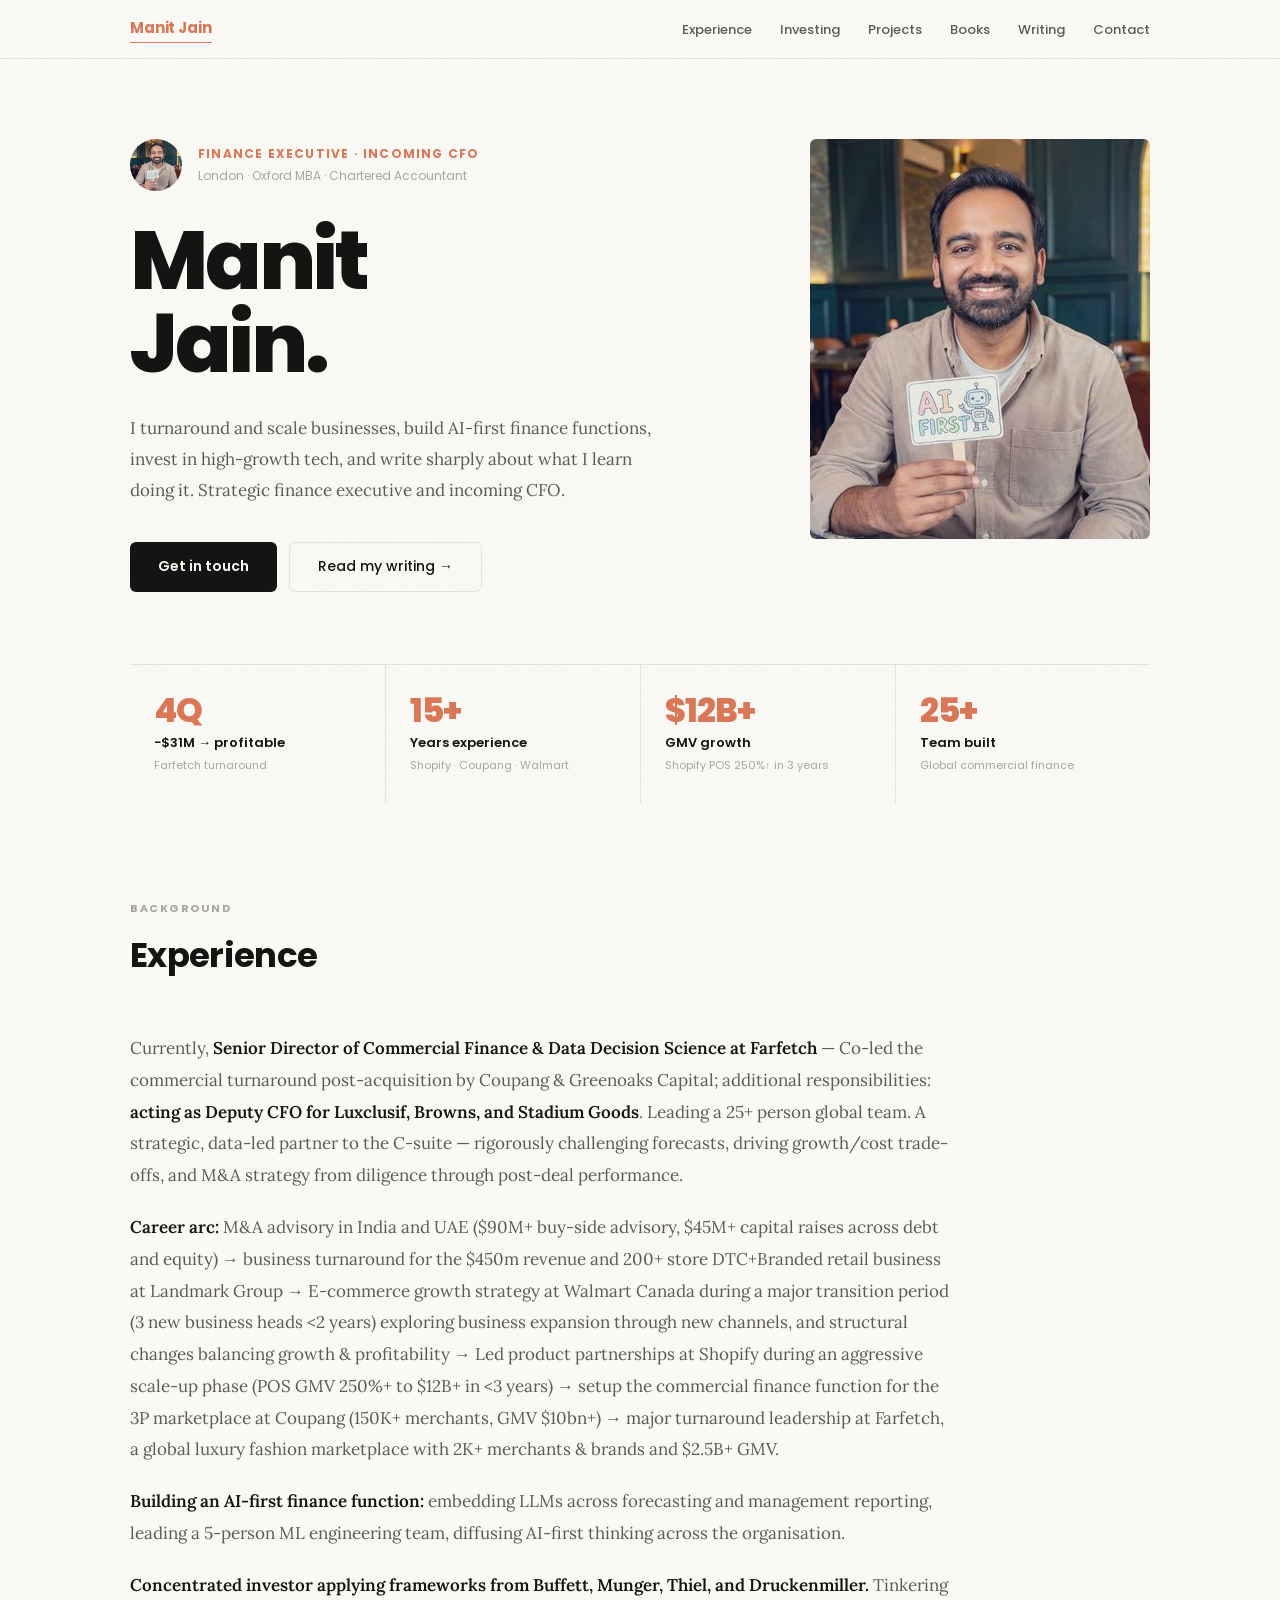
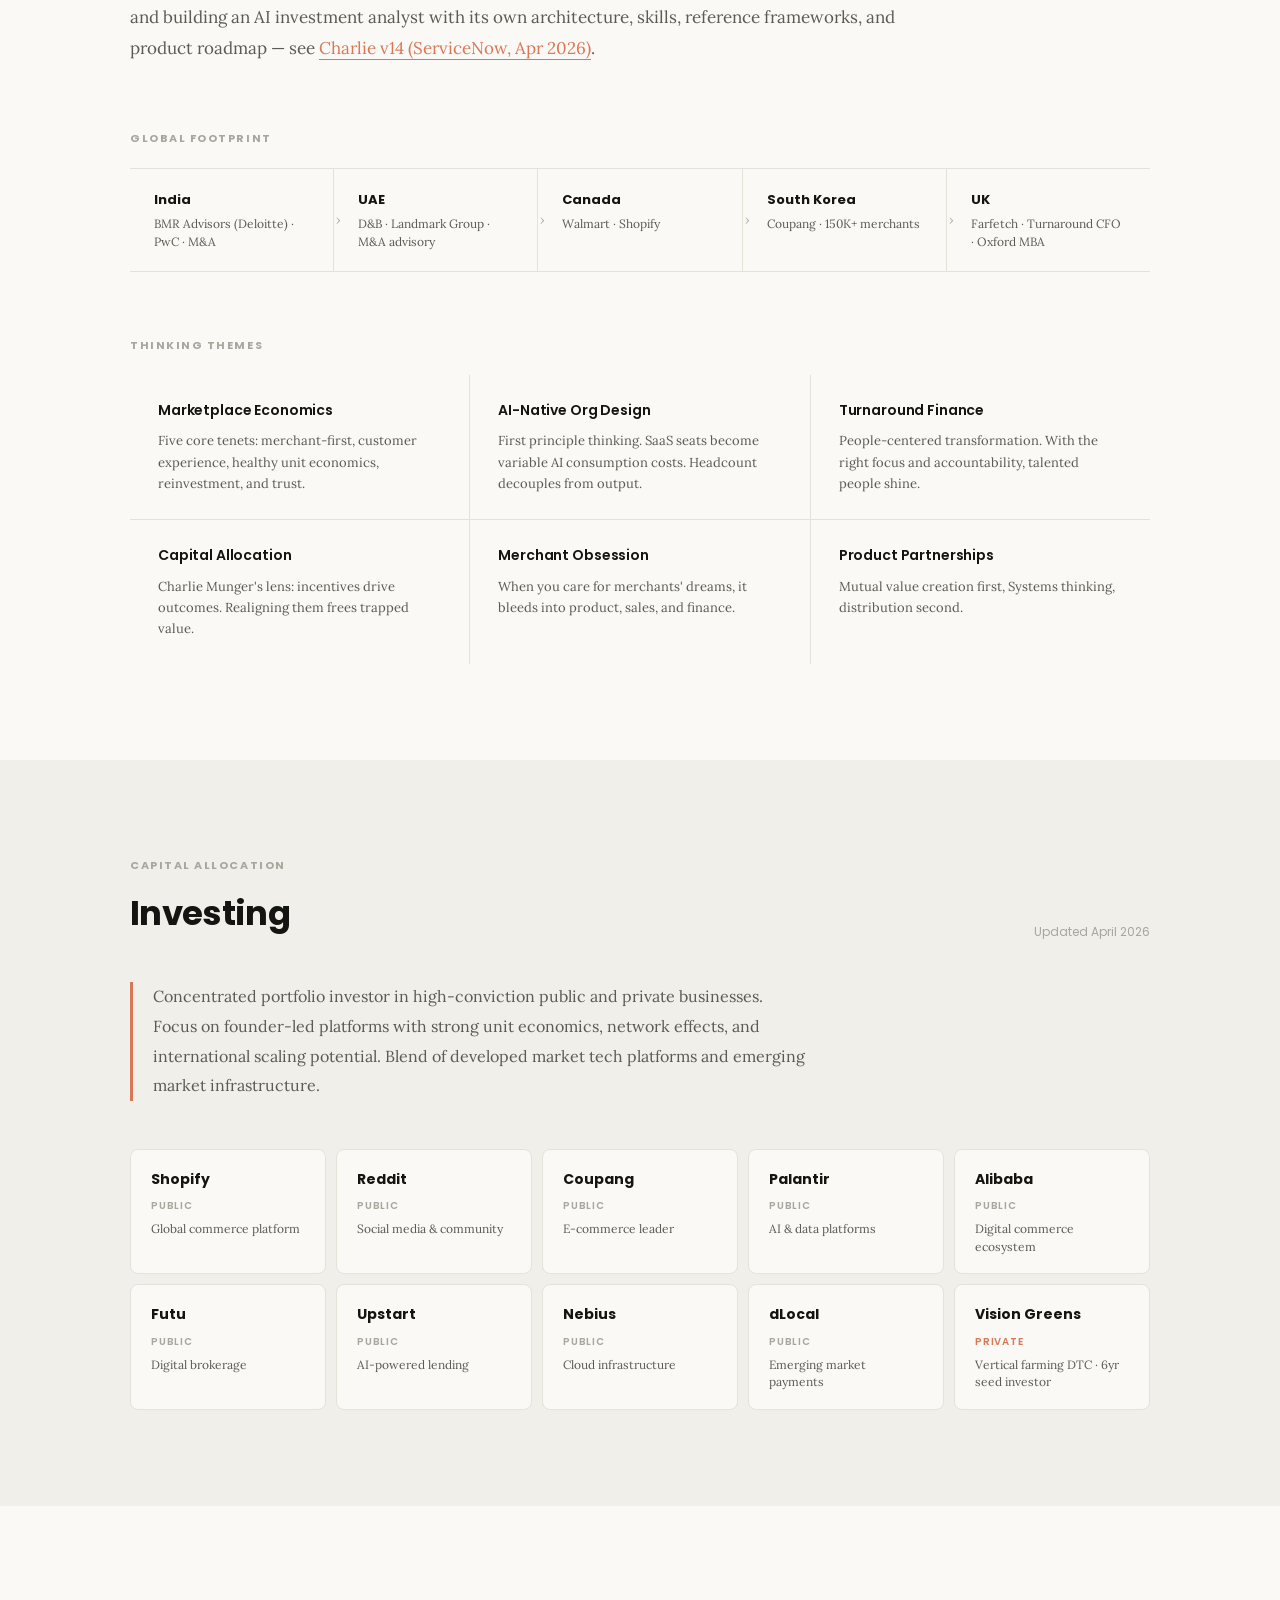
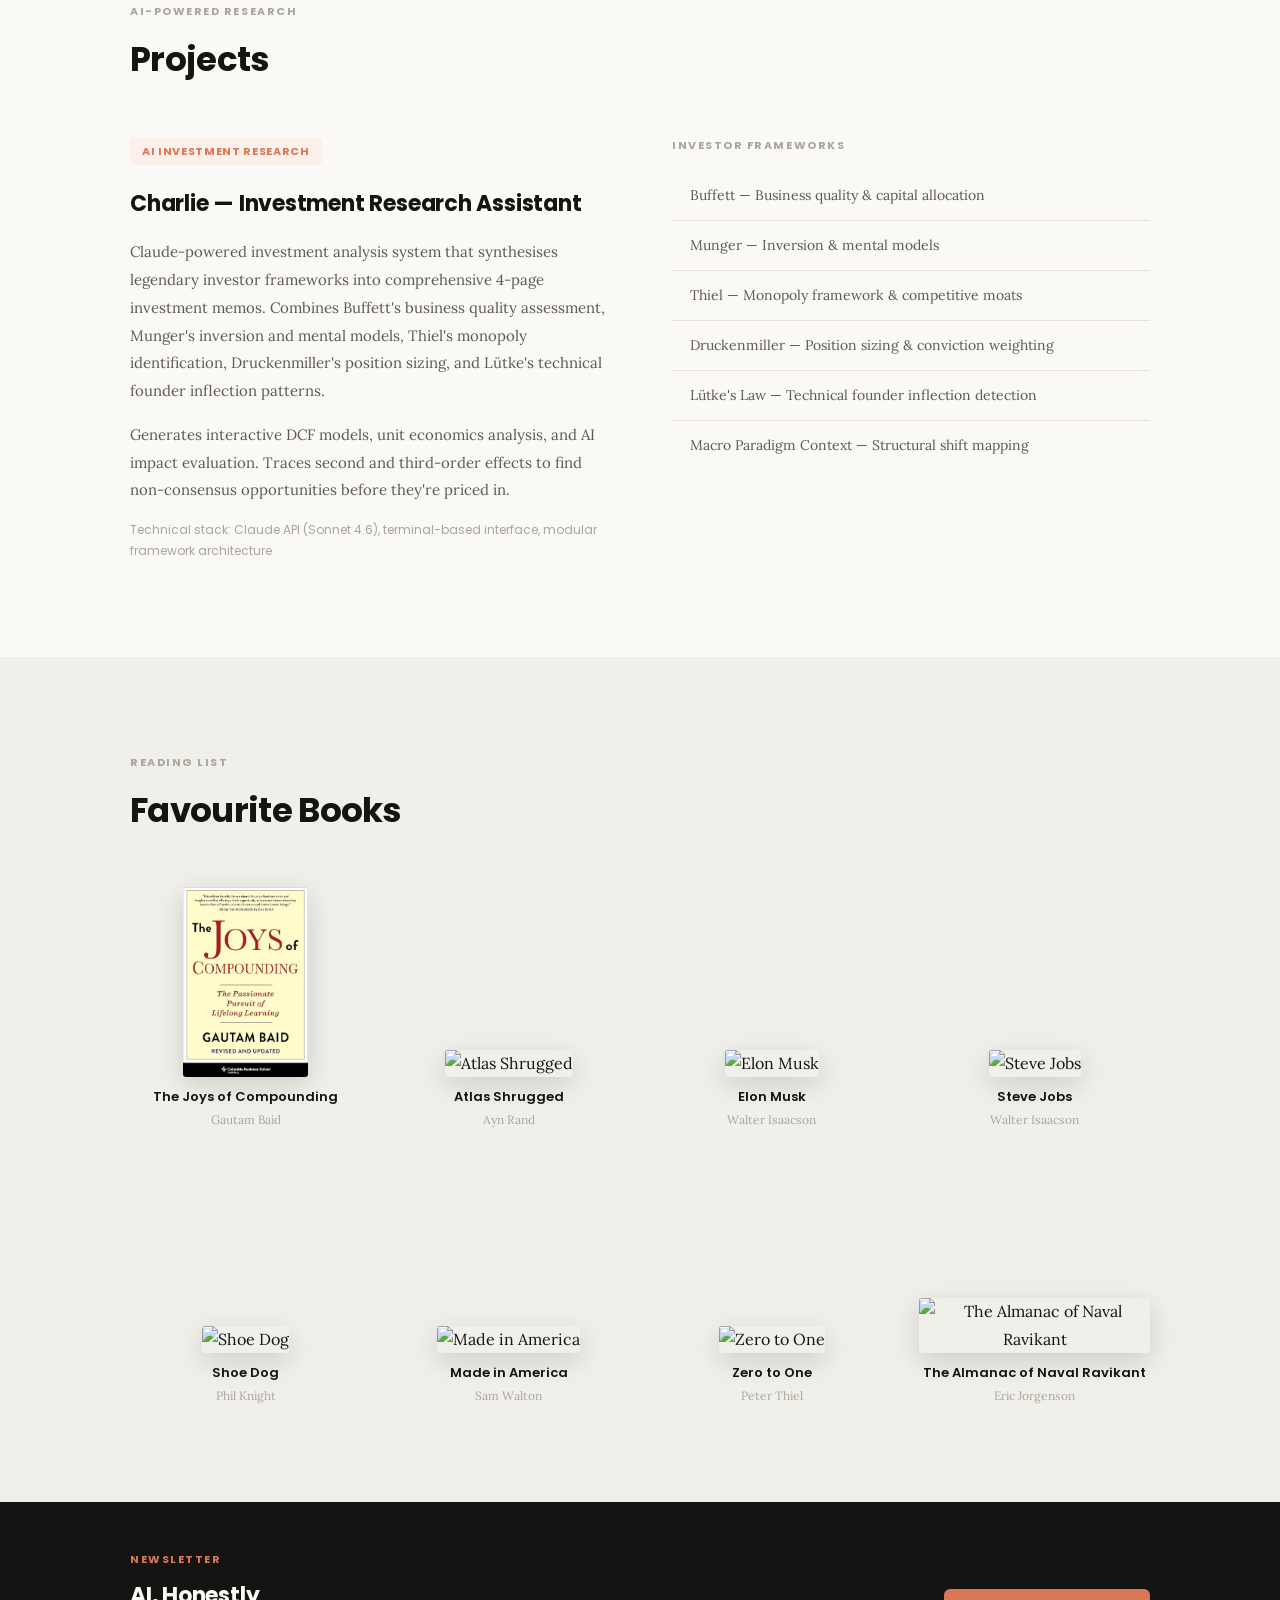
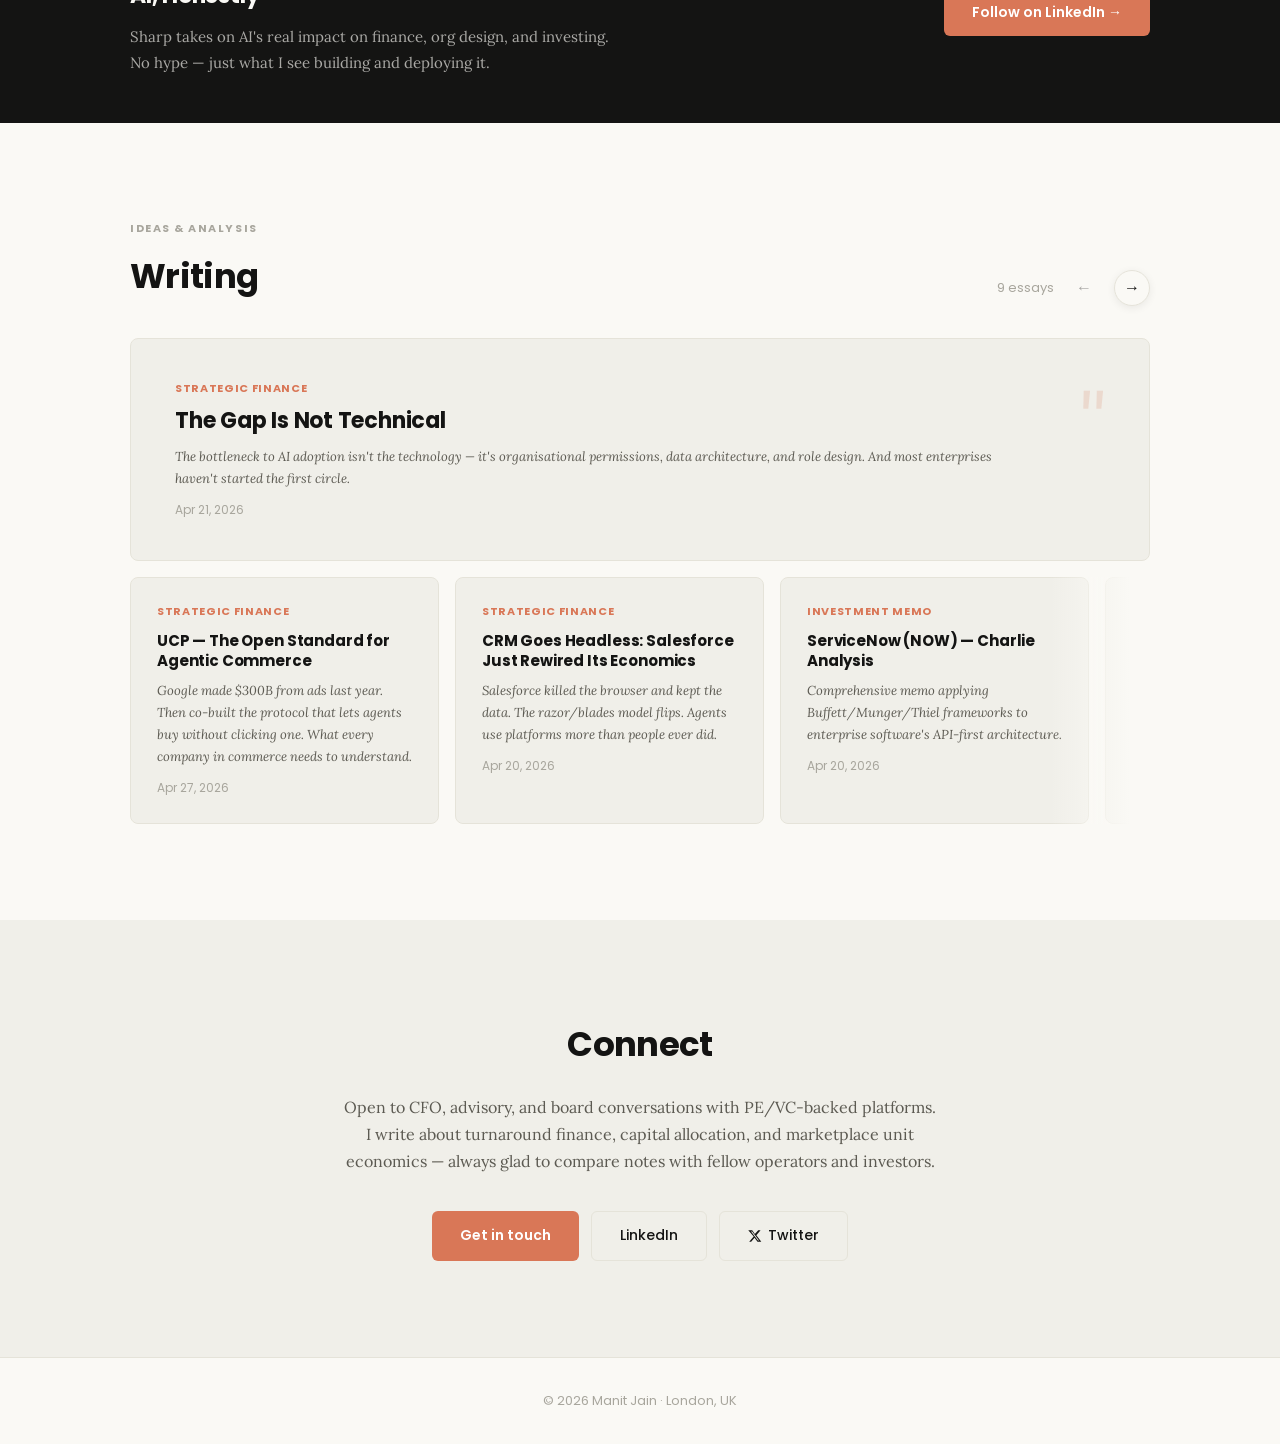
==== index.html @ 4fc43296 "Update index.html" ====
<!DOCTYPE html>
<html lang="en">
<head>
  <meta charset="UTF-8">
  <meta name="viewport" content="width=device-width, initial-scale=1.0">
  <title>Manit Jain — Finance Executive & Strategic Investor</title>
  <meta name="description" content="Finance executive and incoming CFO. Writing about turnaround finance, capital allocation, and AI-first org design.">
  <link rel="preconnect" href="https://fonts.googleapis.com">
  <link href="https://fonts.googleapis.com/css2?family=Poppins:wght@400;500;600;700;800&family=Lora:ital,wght@0,400;0,500;0,600;1,400;1,500&display=swap" rel="stylesheet">
  <link rel="stylesheet" href="css/style.css">
</head>
<body>

  <!-- Scroll progress bar -->
  <div id="scroll-progress"></div>

  <!-- Navigation -->
  <nav>
    <div class="container">
      <a href="#home" class="nav-logo">Manit Jain</a>
      <ul>
        <li><a href="#experience">Experience</a></li>
        <li><a href="#investing">Investing</a></li>
        <li><a href="#projects">Projects</a></li>
        <li><a href="#books">Books</a></li>
        <li><a href="#writing">Writing</a></li>
        <li><a href="#contact">Contact</a></li>
      </ul>
    </div>
  </nav>

  <!-- ── HERO — THE OPERATOR ────────────────────────────── -->
  <section id="home" class="hero">
    <div class="container">

      <!-- Two-column grid: text + photo -->
      <div class="hero-grid">

        <!-- Left: text -->
        <div>
          <div class="hero-eyebrow">
            <img src="images/profile.jpg" alt="Manit Jain">
            <div>
              <div class="hero-eyebrow-title">Finance Executive · Incoming CFO</div>
              <div class="hero-eyebrow-sub">London · Oxford MBA · Chartered Accountant</div>
            </div>
          </div>

          <h1>Manit<br>Jain.</h1>

          <p class="hero-body">
            I turnaround and scale businesses, build AI-first finance functions, invest in high-growth tech,
            and write sharply about what I learn doing it. Strategic finance executive and incoming CFO.
          </p>

          <div class="hero-ctas">
            <a href="mailto:manitjain87@gmail.com" class="btn btn-dark">Get in touch</a>
            <a href="#writing" class="btn btn-border">Read my writing →</a>
          </div>
        </div>

        <!-- Right: photo (desktop only) -->
        <div class="hero-photo-col">
          <img src="images/profile.jpg" alt="Manit Jain">
        </div>
      </div>

      <!-- Metrics strip -->
      <div class="metrics-strip">
        <div class="metric-cell">
          <div class="metric-value">4Q</div>
          <div class="metric-label">−$31M → profitable</div>
          <div class="metric-detail">Farfetch turnaround</div>
        </div>
        <div class="metric-cell">
          <div class="metric-value">15+</div>
          <div class="metric-label">Years experience</div>
          <div class="metric-detail">Shopify · Coupang · Walmart</div>
        </div>
        <div class="metric-cell">
          <div class="metric-value">$12B+</div>
          <div class="metric-label">GMV growth</div>
          <div class="metric-detail">Shopify POS 250%↑ in 3 years</div>
        </div>
        <div class="metric-cell">
          <div class="metric-value">25+</div>
          <div class="metric-label">Team built</div>
          <div class="metric-detail">Global commercial finance</div>
        </div>
      </div>

    </div>
  </section>

  <!-- ── EXPERIENCE ──────────────────────────────────────── -->
  <section id="experience">
    <div class="container">

      <div class="reveal">
        <div class="overline">Background</div>
        <h2 class="pp" style="font-size:34px;font-weight:700;letter-spacing:-0.02em;margin-bottom:48px;">Experience</h2>
      </div>

      <div class="reveal" style="margin-bottom:64px;">
        <p class="experience-body">
          Currently, <strong>Senior Director of Commercial Finance & Data Decision Science at Farfetch</strong> — Co-led the commercial turnaround
          post-acquisition by Coupang & Greenoaks Capital; additional responsibilities: <strong>acting as Deputy CFO for Luxclusif, Browns, and Stadium Goods</strong>.
          Leading a 25+ person global team. A strategic, data-led partner to the C-suite — rigorously challenging forecasts, driving growth/cost trade-offs, and
          M&amp;A strategy from diligence through post-deal performance.
        </p>
        <p class="experience-body">
          <strong>Career arc:</strong> M&amp;A advisory in India and UAE ($90M+ buy-side advisory, $45M+ capital raises across debt and equity)
          → business turnaround for the $450m revenue and 200+ store DTC+Branded retail business at Landmark Group → E-commerce growth strategy at Walmart Canada during a major transition period (3 new business heads <2 years) exploring business expansion through new channels, and structural changes balancing growth & profitability  → Led product partnerships
          at Shopify during an aggressive scale-up phase (POS GMV 250%+ to $12B+ in <3 years) → setup the commercial finance function for the 3P marketplace at Coupang (150K+ merchants, GMV $10bn+)
          → major turnaround leadership at Farfetch, a global luxury fashion marketplace with 2K+ merchants & brands and $2.5B+ GMV.
        </p>
        <p class="experience-body">
          <strong>Building an AI-first finance function:</strong> embedding LLMs across forecasting and
          management reporting, leading a 5-person ML engineering team, diffusing AI-first thinking
          across the organisation.
        </p>
        <p class="experience-body" style="margin-bottom:0;">
          <strong>Concentrated investor applying frameworks from Buffett, Munger, Thiel, and Druckenmiller.</strong>
          Tinkering and building an AI investment analyst with its own architecture, skills, reference
          frameworks, and product roadmap — see
          <a href="blog/ServiceNow-Investment-Memo-April-2026.html">Charlie v14 (ServiceNow, Apr 2026)</a>.
        </p>
      </div>

      <!-- Global Footprint Arc -->
      <div class="reveal" style="margin-bottom:64px;">
        <div class="overline" style="margin-bottom:20px;">Global Footprint</div>
        <div class="career-arc">
          <div class="career-arc-cell">
            <span class="career-arc-chevron">›</span>
            <div class="career-arc-region">India</div>
            <div class="career-arc-role">BMR Advisors (Deloitte) · PwC · M&amp;A</div>
          </div>
          <div class="career-arc-cell">
            <span class="career-arc-chevron">›</span>
            <div class="career-arc-region">UAE</div>
            <div class="career-arc-role">D&amp;B · Landmark Group · M&amp;A advisory</div>
          </div>
          <div class="career-arc-cell">
            <span class="career-arc-chevron">›</span>
            <div class="career-arc-region">Canada</div>
            <div class="career-arc-role">Walmart · Shopify</div>
          </div>
          <div class="career-arc-cell">
            <span class="career-arc-chevron">›</span>
            <div class="career-arc-region">South Korea</div>
            <div class="career-arc-role">Coupang · 150K+ merchants</div>
          </div>
          <div class="career-arc-cell">
            <div class="career-arc-region">UK</div>
            <div class="career-arc-role">Farfetch · Turnaround CFO · Oxford MBA</div>
          </div>
        </div>
      </div>

      <!-- Thinking Themes -->
      <div class="reveal">
        <div class="overline" style="margin-bottom:20px;">Thinking Themes</div>
        <div class="thinking-grid">
          <div class="thinking-cell">
            <div class="thinking-title">Marketplace Economics</div>
            <div class="thinking-body">Five core tenets: merchant-first, customer experience, healthy unit economics, reinvestment, and trust.</div>
          </div>
          <div class="thinking-cell">
            <div class="thinking-title">AI-Native Org Design</div>
            <div class="thinking-body">First principle thinking. SaaS seats become variable AI consumption costs. Headcount decouples from output.</div>
          </div>
          <div class="thinking-cell">
            <div class="thinking-title">Turnaround Finance</div>
            <div class="thinking-body">People-centered transformation. With the right focus and accountability, talented people shine.</div>
          </div>
          <div class="thinking-cell">
            <div class="thinking-title">Capital Allocation</div>
            <div class="thinking-body">Charlie Munger's lens: incentives drive outcomes. Realigning them frees trapped value.</div>
          </div>
          <div class="thinking-cell">
            <div class="thinking-title">Merchant Obsession</div>
            <div class="thinking-body">When you care for merchants' dreams, it bleeds into product, sales, and finance.</div>
          </div>
          <div class="thinking-cell">
            <div class="thinking-title">Product Partnerships</div>
            <div class="thinking-body">Mutual value creation first, Systems thinking, distribution second.</div>
          </div>
        </div>
      </div>

    </div>
  </section>

  <!-- ── INVESTING ───────────────────────────────────────── -->
  <section id="investing" style="background:var(--bg2);">
    <div class="container">

      <div class="reveal">
        <div style="display:flex;justify-content:space-between;align-items:flex-end;margin-bottom:40px;flex-wrap:wrap;gap:12px;">
          <div>
            <div class="overline">Capital Allocation</div>
            <h2 class="pp" style="font-size:34px;font-weight:700;letter-spacing:-0.02em;margin-bottom:0;">Investing</h2>
          </div>
          <div class="pp" style="font-size:12px;color:var(--text3);">Updated April 2026</div>
        </div>
        <p class="philosophy-quote">
          Concentrated portfolio investor in high-conviction public and private businesses.
          Focus on founder-led platforms with strong unit economics, network effects, and international
          scaling potential. Blend of developed market tech platforms and emerging market infrastructure.
        </p>
      </div>

      <div class="portfolio-grid reveal">
        <div class="portfolio-card">
          <div class="portfolio-name">Shopify</div>
          <div class="portfolio-type">Public</div>
          <div class="portfolio-desc">Global commerce platform</div>
        </div>
        <div class="portfolio-card">
          <div class="portfolio-name">Reddit</div>
          <div class="portfolio-type">Public</div>
          <div class="portfolio-desc">Social media &amp; community</div>
        </div>
        <div class="portfolio-card">
          <div class="portfolio-name">Coupang</div>
          <div class="portfolio-type">Public</div>
          <div class="portfolio-desc">E-commerce leader</div>
        </div>
        <div class="portfolio-card">
          <div class="portfolio-name">Palantir</div>
          <div class="portfolio-type">Public</div>
          <div class="portfolio-desc">AI &amp; data platforms</div>
        </div>
        <div class="portfolio-card">
          <div class="portfolio-name">Alibaba</div>
          <div class="portfolio-type">Public</div>
          <div class="portfolio-desc">Digital commerce ecosystem</div>
        </div>
        <div class="portfolio-card">
          <div class="portfolio-name">Futu</div>
          <div class="portfolio-type">Public</div>
          <div class="portfolio-desc">Digital brokerage</div>
        </div>
        <div class="portfolio-card">
          <div class="portfolio-name">Upstart</div>
          <div class="portfolio-type">Public</div>
          <div class="portfolio-desc">AI-powered lending</div>
        </div>
        <div class="portfolio-card">
          <div class="portfolio-name">Nebius</div>
          <div class="portfolio-type">Public</div>
          <div class="portfolio-desc">Cloud infrastructure</div>
        </div>
        <div class="portfolio-card">
          <div class="portfolio-name">dLocal</div>
          <div class="portfolio-type">Public</div>
          <div class="portfolio-desc">Emerging market payments</div>
        </div>
        <div class="portfolio-card">
          <div class="portfolio-name">Vision Greens</div>
          <div class="portfolio-type private">Private</div>
          <div class="portfolio-desc">Vertical farming DTC · 6yr seed investor</div>
        </div>
      </div>

    </div>
  </section>

  <!-- ── PROJECTS ────────────────────────────────────────── -->
  <section id="projects">
    <div class="container">

      <div class="reveal">
        <div class="overline">AI-Powered Research</div>
        <h2 class="pp" style="font-size:34px;font-weight:700;letter-spacing:-0.02em;margin-bottom:48px;">Projects</h2>
      </div>

      <div class="projects-grid reveal">

        <!-- Left: description -->
        <div>
          <div class="project-tag">AI Investment Research</div>
          <h3>Charlie — Investment Research Assistant</h3>
          <p class="project-body">
            Claude-powered investment analysis system that synthesises legendary investor frameworks
            into comprehensive 4-page investment memos. Combines Buffett's business quality assessment,
            Munger's inversion and mental models, Thiel's monopoly identification, Druckenmiller's position
            sizing, and Lütke's technical founder inflection patterns.
          </p>
          <p class="project-body">
            Generates interactive DCF models, unit economics analysis, and AI impact evaluation.
            Traces second and third-order effects to find non-consensus opportunities before they're priced in.
          </p>
          <p class="project-stack">Technical stack: Claude API (Sonnet 4.6), terminal-based interface, modular framework architecture</p>
        </div>

        <!-- Right: frameworks -->
        <div>
          <div class="overline" style="margin-bottom:16px;">Investor Frameworks</div>
          <div class="frameworks-list">
            <div class="framework-item">Buffett — Business quality &amp; capital allocation</div>
            <div class="framework-item">Munger — Inversion &amp; mental models</div>
            <div class="framework-item">Thiel — Monopoly framework &amp; competitive moats</div>
            <div class="framework-item">Druckenmiller — Position sizing &amp; conviction weighting</div>
            <div class="framework-item">Lütke's Law — Technical founder inflection detection</div>
            <div class="framework-item">Macro Paradigm Context — Structural shift mapping</div>
          </div>
        </div>

      </div>
    </div>
  </section>

  <!-- ── BOOKS ───────────────────────────────────────────── -->
  <section id="books" style="background:var(--bg2);">
    <div class="container">

      <div class="reveal">
        <div class="overline">Reading List</div>
        <h2 class="pp" style="font-size:34px;font-weight:700;letter-spacing:-0.02em;margin-bottom:48px;">Favourite Books</h2>
      </div>

      <div class="books-grid reveal">

        <div class="book-item">
          <div class="book-cover-wrap">
            <img src="images/joys-of-compounding.jpg" alt="The Joys of Compounding">
            <div class="book-hover"><p>"Compounding is a way of life, not just an investing strategy."</p></div>
          </div>
          <div class="book-title">The Joys of Compounding</div>
          <div class="book-author">Gautam Baid</div>
        </div>

        <div class="book-item">
          <div class="book-cover-wrap">
            <img src="https://covers.openlibrary.org/b/isbn/9780452011878-L.jpg" alt="Atlas Shrugged">
            <div class="book-hover"><p>"Productive achievement is the noblest activity — reason is the tool."</p></div>
          </div>
          <div class="book-title">Atlas Shrugged</div>
          <div class="book-author">Ayn Rand</div>
        </div>

        <div class="book-item">
          <div class="book-cover-wrap">
            <img src="https://covers.openlibrary.org/b/isbn/9781982181284-L.jpg" alt="Elon Musk">
            <div class="book-hover"><p>"The most important thing: be able to think for yourself."</p></div>
          </div>
          <div class="book-title">Elon Musk</div>
          <div class="book-author">Walter Isaacson</div>
        </div>

        <div class="book-item">
          <div class="book-cover-wrap">
            <img src="https://covers.openlibrary.org/b/isbn/9781451648539-L.jpg" alt="Steve Jobs">
            <div class="book-hover"><p>"Creativity is connecting things others haven't connected."</p></div>
          </div>
          <div class="book-title">Steve Jobs</div>
          <div class="book-author">Walter Isaacson</div>
        </div>

        <div class="book-item">
          <div class="book-cover-wrap">
            <img src="https://covers.openlibrary.org/b/isbn/9781501135910-L.jpg" alt="Shoe Dog">
            <div class="book-hover"><p>"Just do it — the only way to figure it out is to start."</p></div>
          </div>
          <div class="book-title">Shoe Dog</div>
          <div class="book-author">Phil Knight</div>
        </div>

        <div class="book-item">
          <div class="book-cover-wrap">
            <img src="https://covers.openlibrary.org/b/isbn/9780553562835-L.jpg" alt="Made in America">
            <div class="book-hover"><p>"High expectations are the key to everything."</p></div>
          </div>
          <div class="book-title">Made in America</div>
          <div class="book-author">Sam Walton</div>
        </div>

        <div class="book-item">
          <div class="book-cover-wrap">
            <img src="https://covers.openlibrary.org/b/olid/OL25648567M-L.jpg" alt="Zero to One">
            <div class="book-hover"><p>"What valuable company is nobody building?"</p></div>
          </div>
          <div class="book-title">Zero to One</div>
          <div class="book-author">Peter Thiel</div>
        </div>

        <div class="book-item">
          <div class="book-cover-wrap">
            <img src="https://covers.openlibrary.org/b/isbn/9781544514215-L.jpg" alt="The Almanac of Naval Ravikant">
            <div class="book-hover"><p>"Wealth is created by giving society what it genuinely values."</p></div>
          </div>
          <div class="book-title">The Almanac of Naval Ravikant</div>
          <div class="book-author">Eric Jorgenson</div>
        </div>

      </div>
    </div>
  </section>

  <!-- ── NEWSLETTER STRIP ────────────────────────────────── -->
  <div class="newsletter-strip">
    <div class="container">
      <div class="newsletter-inner">
        <div>
          <div class="newsletter-overline">Newsletter</div>
          <div class="newsletter-title">AI, Honestly</div>
          <p class="newsletter-body">
            Sharp takes on AI's real impact on finance, org design, and investing.
            No hype — just what I see building and deploying it.
          </p>
        </div>
        <a href="https://www.linkedin.com/newsletters/ai-honestly-7449577774757015552/"
           target="_blank" class="btn btn-accent">Follow on LinkedIn →</a>
      </div>
    </div>
  </div>

  <!-- ── WRITING ─────────────────────────────────────────── -->
  <section id="writing">
    <div class="container">

      <div class="writing-header reveal">
        <div>
          <div class="overline">Ideas &amp; Analysis</div>
          <h2 class="pp" style="font-size:34px;font-weight:700;letter-spacing:-0.02em;margin-bottom:0;">Writing</h2>
        </div>
        <div class="writing-header-right">
          <span class="writing-count" id="writing-count">9 essays</span>
          <button class="scroll-btn" id="scroll-prev" aria-label="Previous" disabled>←</button>
          <button class="scroll-btn" id="scroll-next" aria-label="Next">→</button>
        </div>
      </div>

      <!-- Featured card (first post) -->
      <a href="blog/the-gap-is-not-technical.html" class="writing-featured reveal">
        <div>
          <div class="card-category">Strategic Finance</div>
          <div class="card-title" style="font-size:22px;">The Gap Is Not Technical</div>
          <p class="card-excerpt">
            The bottleneck to AI adoption isn't the technology — it's organisational permissions,
            data architecture, and role design. And most enterprises haven't started the first circle.
          </p>
          <div class="card-date">Apr 21, 2026</div>
        </div>
        <div class="writing-quote-deco">"</div>
      </a>

      <!-- Scrollable row -->
      <div class="writing-scroll-wrap reveal">
        <div class="writing-scroll-row" id="writing-scroll">

          <a href="blog/ucp-open-standard-agentic-commerce.html" class="writing-card">
            <div class="card-category">Strategic Finance</div>
            <div class="card-title">UCP — The Open Standard for Agentic Commerce</div>
            <p class="card-excerpt">Google made $300B from ads last year. Then co-built the protocol that lets agents buy without clicking one. What every company in commerce needs to understand.</p>
            <div class="card-date">Apr 27, 2026</div>
          </a>

          <a href="blog/crm-goes-headless-salesforce.html" class="writing-card">
            <div class="card-category">Strategic Finance</div>
            <div class="card-title">CRM Goes Headless: Salesforce Just Rewired Its Economics</div>
            <p class="card-excerpt">Salesforce killed the browser and kept the data. The razor/blades model flips. Agents use platforms more than people ever did.</p>
            <div class="card-date">Apr 20, 2026</div>
          </a>

          <a href="blog/ServiceNow-Investment-Memo-April-2026.html" class="writing-card">
            <div class="card-category">Investment Memo</div>
            <div class="card-title">ServiceNow (NOW) — Charlie Analysis</div>
            <p class="card-excerpt">Comprehensive memo applying Buffett/Munger/Thiel frameworks to enterprise software's API-first architecture.</p>
            <div class="card-date">Apr 20, 2026</div>
          </a>

          <a href="blog/cialdini-mother-turkey-influence.html" class="writing-card">
            <div class="card-category">Decision-Making</div>
            <div class="card-title">Cialdini's Mother Turkey: Leadership blind spots</div>
            <p class="card-excerpt">What happens when we unconsciously surround ourselves with 'cheep-cheep' voices — and how to engineer the opposite.</p>
            <div class="card-date">Apr 6, 2026</div>
          </a>

          <a href="blog/mercadolibre-meli-memo.html" class="writing-card">
            <div class="card-category">Investment Memo</div>
            <div class="card-title">MercadoLibre (MELI) — Charlie Analysis</div>
            <p class="card-excerpt">BUY rating, 8/10 conviction, +39% upside. Munger, Druckenmiller, and Lütke frameworks applied.</p>
            <div class="card-date">Apr 3, 2026</div>
          </a>

          <a href="blog/farfetch-turnaround-q4-2024.html" class="writing-card">
            <div class="card-category">Turnaround Finance</div>
            <div class="card-title">Farfetch: −$31M to run-rate profitable in 4 quarters</div>
            <p class="card-excerpt">The real credit goes to the people who stayed committed after the acquisition.</p>
            <div class="card-date">Feb 20, 2025</div>
          </a>

          <a href="blog/ai-first-org-design.html" class="writing-card">
            <div class="card-category">Strategic Finance</div>
            <div class="card-title">AI-First Org Design and its impact on cost structure</div>
            <p class="card-excerpt">Reimagining a $10B+ e-commerce business built from scratch today. Revenue per employee 2–2.5×, headcount down 60%.</p>
            <div class="card-date">Jan 15, 2026</div>
          </a>

          <a href="blog/ai-native-org-design-live.html" class="writing-card">
            <div class="card-category">Strategic Finance</div>
            <div class="card-title">AI-Native Org Design: Theory Meets Reality</div>
            <p class="card-excerpt">Claude Design drops, Figma falls 7%. Meta blows up its org chart. Three stories that arrived in the same week.</p>
            <div class="card-date">Apr 20, 2026</div>
          </a>

          <a href="blog/marketplace-business-model.html" class="writing-card">
            <div class="card-category">Business Models</div>
            <div class="card-title">The simplest way to explain an e-commerce marketplace</div>
            <p class="card-excerpt">Five core tenets that drive trust, retention, and sustainable margins.</p>
            <div class="card-date">Aug 15, 2022</div>
          </a>

        </div>
        <div class="writing-scroll-fade"></div>
      </div>

    </div>
  </section>

  <!-- ── CONTACT ─────────────────────────────────────────── -->
  <section id="contact" style="background:var(--bg2);">
    <div class="container">
      <div class="contact-content reveal">
        <h2>Connect</h2>
        <p>
          Open to CFO, advisory, and board conversations with PE/VC-backed platforms.
          I write about turnaround finance, capital allocation, and marketplace unit economics —
          always glad to compare notes with fellow operators and investors.
        </p>
        <div class="cta-group">
          <a href="mailto:manitjain87@gmail.com" class="btn btn-accent">Get in touch</a>
          <a href="https://www.linkedin.com/in/jainmanit" target="_blank" class="btn btn-border">LinkedIn</a>
          <a href="https://x.com/ManitJain3" target="_blank" class="btn btn-border">
            <svg width="14" height="14" viewBox="0 0 24 24" fill="currentColor">
              <path d="M18.244 2.25h3.308l-7.227 8.26 8.502 11.24h-6.514l-5.106-6.693-5.829 6.693h-3.308l7.726-8.835L.456 2.25h6.734l4.617 6.112L17.505 2.25zm-1.161 17.52h1.833L7.084 4.126H5.117z"/>
            </svg>
            Twitter
          </a>
        </div>
      </div>
    </div>
  </section>

  <!-- ── FOOTER ──────────────────────────────────────────── -->
  <footer>
    © 2026 Manit Jain · London, UK
  </footer>

  <script src="js/main.js"></script>
</body>
</html>
---- css/style.css ----
@import url('https://fonts.googleapis.com/css2?family=Poppins:wght@400;500;600;700;800&family=Lora:ital,wght@0,400;0,500;0,600;1,400;1,500&display=swap');

*, *::before, *::after { margin: 0; padding: 0; box-sizing: border-box; }

:root {
  --bg:           #faf9f5;
  --bg2:          #f0efe9;
  --text:         #141413;
  --text2:        #5c5a52;
  --text3:        #a8a69d;
  --border:       #e5e3d9;
  --accent:       #d97757;
  --accent-light: #fdf0eb;
  --accent-dark:  #c4653e;
}

html { scroll-behavior: smooth; }

body {
  font-family: 'Lora', Georgia, 'Times New Roman', serif;
  background: var(--bg);
  color: var(--text);
  line-height: 1.7;
  -webkit-font-smoothing: antialiased;
  overflow-x: hidden;
}

/* Grain texture */
body::before {
  content: '';
  position: fixed; inset: 0; z-index: 0; pointer-events: none;
  background-image: url("data:image/svg+xml,%3Csvg xmlns='http://www.w3.org/2000/svg' width='200' height='200'%3E%3Cfilter id='n'%3E%3CfeTurbulence type='fractalNoise' baseFrequency='0.75' numOctaves='4' stitchTiles='stitch'/%3E%3C/filter%3E%3Crect width='200' height='200' filter='url(%23n)' opacity='1'/%3E%3C/svg%3E");
  opacity: 0.025;
}
body > * { position: relative; z-index: 1; }

/* Scroll progress bar */
#scroll-progress {
  position: fixed; top: 0; left: 0; height: 2px;
  background: var(--accent); z-index: 200;
  width: 0%; transition: width 0.1s linear;
}

.container {
  max-width: 1100px;
  margin: 0 auto;
  padding: 0 40px;
}

/* ── NAVIGATION ─────────────────────────────────────────── */

nav {
  position: sticky; top: 0; z-index: 100;
  background: rgba(250,249,245,0.94);
  backdrop-filter: blur(14px);
  -webkit-backdrop-filter: blur(14px);
  border-bottom: 1px solid var(--border);
}

nav .container {
  display: flex;
  justify-content: space-between;
  align-items: center;
  height: 58px;
}

.nav-logo {
  font-family: 'Poppins', sans-serif;
  font-size: 15px;
  font-weight: 700;
  color: var(--text);
  text-decoration: none;
  letter-spacing: -0.01em;
}

nav ul {
  display: flex;
  gap: 28px;
  list-style: none;
}

nav a {
  font-family: 'Poppins', sans-serif;
  font-size: 13px;
  font-weight: 500;
  color: var(--text2);
  text-decoration: none;
  transition: color 0.2s;
  padding-bottom: 2px;
  border-bottom: 1.5px solid transparent;
}

nav a:hover { color: var(--text); }
nav a.active { color: var(--accent); border-bottom-color: var(--accent); }

/* ── ANIMATIONS ─────────────────────────────────────────── */

@keyframes fadeUp {
  from { opacity: 0; transform: translateY(28px); }
  to   { opacity: 1; transform: translateY(0); }
}
@keyframes fadeIn {
  from { opacity: 0; }
  to   { opacity: 1; }
}

.reveal {
  opacity: 0;
  transform: translateY(20px);
  transition: opacity 0.75s cubic-bezier(0.22, 0.61, 0.36, 1),
              transform 0.75s cubic-bezier(0.22, 0.61, 0.36, 1);
}
.reveal.visible { opacity: 1; transform: translateY(0); }
.reveal-d1 { transition-delay: 0.1s; }
.reveal-d2 { transition-delay: 0.2s; }
.reveal-d3 { transition-delay: 0.3s; }

/* ── TYPOGRAPHY ─────────────────────────────────────────── */

h1, h2, h3, h4, .pp {
  font-family: 'Poppins', sans-serif;
}

.overline {
  font-family: 'Poppins', sans-serif;
  font-size: 11px;
  font-weight: 700;
  letter-spacing: 0.14em;
  text-transform: uppercase;
  color: var(--text3);
  margin-bottom: 10px;
}

/* ── SECTIONS ───────────────────────────────────────────── */

section { padding: 96px 0; }

/* ── HERO ───────────────────────────────────────────────── */

.hero { padding: 80px 0 0; }

.hero-grid {
  display: grid;
  grid-template-columns: 1fr 340px;
  gap: 80px;
  align-items: flex-start;
  margin-bottom: 72px;
}

.hero-eyebrow {
  display: flex;
  align-items: center;
  gap: 16px;
  margin-bottom: 28px;
  animation: fadeUp 0.6s ease both;
}

.hero-eyebrow img {
  width: 52px; height: 52px;
  border-radius: 50%;
  object-fit: cover;
  object-position: top;
  flex-shrink: 0;
}

.hero-eyebrow-title {
  font-family: 'Poppins', sans-serif;
  font-size: 12px;
  font-weight: 700;
  color: var(--accent);
  letter-spacing: 0.1em;
  text-transform: uppercase;
  margin-bottom: 2px;
}

.hero-eyebrow-sub {
  font-family: 'Poppins', sans-serif;
  font-size: 12px;
  color: var(--text3);
}

.hero h1 {
  font-size: clamp(52px, 6.5vw, 88px);
  font-weight: 800;
  line-height: 1.0;
  letter-spacing: -0.035em;
  margin-bottom: 28px;
  animation: fadeUp 0.8s 0.1s cubic-bezier(0.22,0.61,0.36,1) both;
}

.hero-body {
  font-size: 17px;
  color: var(--text2);
  line-height: 1.82;
  max-width: 540px;
  margin-bottom: 36px;
  animation: fadeUp 0.8s 0.25s ease both;
}

.hero-ctas {
  display: flex;
  gap: 12px;
  flex-wrap: wrap;
  animation: fadeUp 0.8s 0.35s ease both;
}

.hero-photo-col {
  animation: fadeIn 1.1s 0.4s ease both;
}

.hero-photo-col img {
  width: 100%;
  aspect-ratio: 0.85;
  object-fit: cover;
  object-position: top center;
  border-radius: 6px;
}

/* ── METRICS STRIP ──────────────────────────────────────── */

.metrics-strip {
  display: grid;
  grid-template-columns: repeat(4, 1fr);
  border-top: 1px solid var(--border);
}

.metric-cell {
  padding: 28px 24px;
  border-left: 1px solid var(--border);
}
.metric-cell:first-child { border-left: none; }

.metric-value {
  font-family: 'Poppins', sans-serif;
  font-size: 34px;
  font-weight: 800;
  color: var(--accent);
  letter-spacing: -0.03em;
  line-height: 1;
}

.metric-label {
  font-family: 'Poppins', sans-serif;
  font-size: 13px;
  font-weight: 600;
  color: var(--text);
  margin-top: 8px;
  line-height: 1.3;
}

.metric-detail {
  font-family: 'Poppins', sans-serif;
  font-size: 11px;
  color: var(--text3);
  margin-top: 4px;
}

/* ── EXPERIENCE ─────────────────────────────────────────── */

.experience-body {
  font-size: 17px;
  line-height: 1.87;
  color: var(--text2);
  max-width: 820px;
  margin-bottom: 20px;
}

.experience-body strong { color: var(--text); font-weight: 600; }

.experience-body a {
  color: var(--accent);
  text-decoration: none;
  border-bottom: 1px solid currentColor;
}

.career-arc {
  display: flex;
  border-top: 1px solid var(--border);
  border-bottom: 1px solid var(--border);
  margin-bottom: 64px;
}

.career-arc-cell {
  flex: 1;
  padding: 20px 24px;
  border-left: 1px solid var(--border);
  position: relative;
}
.career-arc-cell:first-child { border-left: none; }

.career-arc-chevron {
  position: absolute;
  right: -8px; top: 50%;
  transform: translateY(-50%);
  z-index: 2;
  color: var(--text3);
  font-size: 12px;
}

.career-arc-region {
  font-family: 'Poppins', sans-serif;
  font-size: 13px;
  font-weight: 700;
  margin-bottom: 4px;
}

.career-arc-role {
  font-size: 12px;
  color: var(--text2);
  line-height: 1.5;
}

.thinking-grid {
  display: grid;
  grid-template-columns: repeat(3, 1fr);
  gap: 1px;
  background: var(--border);
}

.thinking-cell {
  background: var(--bg);
  padding: 24px 28px;
}

.thinking-title {
  font-family: 'Poppins', sans-serif;
  font-size: 14px;
  font-weight: 600;
  letter-spacing: -0.01em;
  margin-bottom: 8px;
}

.thinking-body {
  font-size: 13px;
  color: var(--text2);
  line-height: 1.65;
}

/* ── INVESTING ──────────────────────────────────────────── */

.philosophy-quote {
  font-size: 16px;
  color: var(--text2);
  line-height: 1.85;
  max-width: 680px;
  margin-bottom: 48px;
  padding-left: 20px;
  border-left: 3px solid var(--accent);
}

.portfolio-grid {
  display: grid;
  grid-template-columns: repeat(5, 1fr);
  gap: 10px;
}

.portfolio-card {
  background: var(--bg);
  padding: 18px 20px;
  border: 1px solid var(--border);
  border-radius: 8px;
  transition: all 0.2s;
}

.portfolio-card:hover {
  border-color: var(--accent);
  transform: translateY(-2px);
  box-shadow: 0 8px 32px rgba(217,119,87,0.10);
}

.portfolio-name {
  font-family: 'Poppins', sans-serif;
  font-size: 14px;
  font-weight: 700;
  margin-bottom: 6px;
}

.portfolio-type {
  font-family: 'Poppins', sans-serif;
  font-size: 10px;
  font-weight: 600;
  letter-spacing: 0.08em;
  text-transform: uppercase;
  margin-bottom: 6px;
  color: var(--text3);
}
.portfolio-type.private { color: var(--accent); }

.portfolio-desc {
  font-size: 12px;
  color: var(--text2);
  line-height: 1.45;
}

/* ── PROJECTS ───────────────────────────────────────────── */

.projects-grid {
  display: grid;
  grid-template-columns: 1fr 1fr;
  gap: 64px;
  align-items: start;
}

.project-tag {
  display: inline-block;
  background: var(--accent-light);
  color: var(--accent);
  padding: 4px 12px;
  border-radius: 4px;
  font-family: 'Poppins', sans-serif;
  font-size: 11px;
  font-weight: 700;
  letter-spacing: 0.06em;
  text-transform: uppercase;
  margin-bottom: 20px;
}

.projects-grid h3 {
  font-size: 22px;
  font-weight: 700;
  letter-spacing: -0.01em;
  margin-bottom: 16px;
}

.project-body {
  font-size: 15px;
  color: var(--text2);
  line-height: 1.85;
  margin-bottom: 16px;
}

.project-stack {
  font-family: 'Poppins', sans-serif;
  font-size: 12px;
  color: var(--text3);
}

.frameworks-list {
  display: flex;
  flex-direction: column;
  gap: 1px;
  background: var(--border);
}

.framework-item {
  background: var(--bg);
  padding: 14px 18px;
  font-size: 14px;
  color: var(--text2);
  line-height: 1.5;
}

/* ── BOOKS ──────────────────────────────────────────────── */

.books-grid {
  display: grid;
  grid-template-columns: repeat(4, 1fr);
  gap: 32px;
}

.book-item {
  text-align: center;
  position: relative;
}

.book-cover-wrap {
  height: 190px;
  display: flex;
  align-items: flex-end;
  justify-content: center;
  margin-bottom: 12px;
  position: relative;
}

.book-cover-wrap img {
  max-height: 190px;
  max-width: 100%;
  width: auto;
  border-radius: 3px;
  box-shadow: 0 8px 28px rgba(0,0,0,0.15);
  object-fit: contain;
}

.book-hover {
  position: absolute; inset: 0;
  background: rgba(20,20,19,0.82);
  display: flex; align-items: center; justify-content: center;
  opacity: 0;
  transition: opacity 0.25s ease;
  border-radius: 3px;
  padding: 12px;
  text-align: center;
}

.book-cover-wrap:hover .book-hover { opacity: 1; }

.book-hover p {
  font-style: italic;
  font-size: 13px;
  color: rgba(255,255,255,0.9);
  line-height: 1.55;
}

.book-title {
  font-family: 'Poppins', sans-serif;
  font-size: 13px;
  font-weight: 600;
  margin-bottom: 4px;
  line-height: 1.3;
}

.book-author {
  font-size: 12px;
  color: var(--text3);
}

/* ── NEWSLETTER STRIP ───────────────────────────────────── */

.newsletter-strip {
  background: var(--text);
  padding: 48px 0;
}

.newsletter-inner {
  display: flex;
  justify-content: space-between;
  align-items: center;
  gap: 32px;
  flex-wrap: wrap;
}

.newsletter-overline {
  font-family: 'Poppins', sans-serif;
  font-size: 11px;
  font-weight: 700;
  letter-spacing: 0.14em;
  text-transform: uppercase;
  color: var(--accent);
  margin-bottom: 8px;
}

.newsletter-title {
  font-family: 'Poppins', sans-serif;
  font-size: 22px;
  font-weight: 700;
  letter-spacing: -0.01em;
  color: var(--bg);
  margin-bottom: 10px;
}

.newsletter-body {
  font-size: 15px;
  color: rgba(250,249,245,0.65);
  line-height: 1.7;
  max-width: 480px;
}

/* ── WRITING ────────────────────────────────────────────── */

.writing-header {
  display: flex;
  justify-content: space-between;
  align-items: flex-end;
  margin-bottom: 32px;
  flex-wrap: wrap;
  gap: 16px;
}

.writing-header-right {
  display: flex;
  align-items: center;
  gap: 12px;
}

.writing-count {
  font-family: 'Poppins', sans-serif;
  font-size: 13px;
  color: var(--text3);
}

.scroll-btn {
  width: 36px; height: 36px;
  border-radius: 50%;
  border: 1px solid var(--border);
  background: var(--bg);
  box-shadow: 0 2px 8px rgba(0,0,0,0.07);
  cursor: pointer;
  display: flex; align-items: center; justify-content: center;
  transition: border-color 0.2s;
  font-size: 16px;
  color: var(--text);
}
.scroll-btn:hover:not(:disabled) { border-color: var(--accent); }
.scroll-btn:disabled { opacity: 0.35; cursor: default; border-color: transparent; box-shadow: none; background: transparent; }

/* Featured card */
.writing-featured {
  display: grid;
  grid-template-columns: 1fr auto;
  gap: 48px;
  padding: 40px 44px;
  background: var(--bg2);
  border: 1px solid var(--border);
  border-radius: 8px;
  text-decoration: none;
  color: inherit;
  transition: all 0.2s;
  margin-bottom: 16px;
}
.writing-featured:hover {
  border-color: var(--accent);
  transform: translateY(-2px);
  box-shadow: 0 8px 32px rgba(217,119,87,0.10);
}

.writing-quote-deco {
  font-family: 'Lora', Georgia, serif;
  font-style: italic;
  font-size: 80px;
  color: var(--accent);
  opacity: 0.18;
  line-height: 1;
  align-self: flex-start;
}

/* Scrollable row */
.writing-scroll-wrap {
  position: relative;
}

.writing-scroll-row {
  display: flex;
  gap: 16px;
  overflow-x: auto;
  scroll-snap-type: x mandatory;
  scrollbar-width: none;
  padding-right: 60px;
  cursor: grab;
}
.writing-scroll-row::-webkit-scrollbar { display: none; }
.writing-scroll-row.dragging { cursor: grabbing; }

.writing-scroll-fade {
  position: absolute;
  right: 0; top: 0; bottom: 0;
  width: 100px;
  background: linear-gradient(to right, transparent, var(--bg) 80%);
  pointer-events: none;
}

.writing-card {
  flex-shrink: 0;
  width: calc(33.333% - 11px);
  min-width: 280px;
  scroll-snap-align: start;
  padding: 24px 26px;
  background: var(--bg2);
  border: 1px solid var(--border);
  border-radius: 8px;
  text-decoration: none;
  color: inherit;
  transition: all 0.2s;
  display: block;
}
.writing-card:hover {
  border-color: var(--accent);
  transform: translateY(-2px);
  box-shadow: 0 8px 32px rgba(217,119,87,0.10);
}

/* Shared card content */
.card-category {
  font-family: 'Poppins', sans-serif;
  font-size: 11px;
  font-weight: 700;
  text-transform: uppercase;
  letter-spacing: 0.06em;
  color: var(--accent);
  margin-bottom: 10px;
}

.card-title {
  font-family: 'Poppins', sans-serif;
  font-size: 17px;
  font-weight: 700;
  line-height: 1.3;
  letter-spacing: -0.01em;
  margin-bottom: 10px;
  color: var(--text);
}

.writing-card .card-title { font-size: 15px; }

.card-excerpt {
  font-size: 13px;
  color: var(--text2);
  line-height: 1.7;
  font-style: italic;
  margin-bottom: 10px;
}

.card-date {
  font-family: 'Poppins', sans-serif;
  font-size: 12px;
  color: var(--text3);
}

/* ── CONTACT ────────────────────────────────────────────── */

.contact-content {
  text-align: center;
  max-width: 600px;
  margin: 0 auto;
}

.contact-content h2 {
  font-size: 34px;
  font-weight: 700;
  letter-spacing: -0.02em;
  margin-bottom: 20px;
}

.contact-content p {
  font-size: 16px;
  color: var(--text2);
  line-height: 1.7;
  margin-bottom: 36px;
}

.cta-group {
  display: flex;
  gap: 12px;
  flex-wrap: wrap;
  justify-content: center;
}

/* ── BUTTONS ────────────────────────────────────────────── */

.btn {
  font-family: 'Poppins', sans-serif;
  padding: 12px 28px;
  border-radius: 6px;
  font-size: 14px;
  font-weight: 600;
  text-decoration: none;
  transition: all 0.2s;
  display: inline-flex;
  align-items: center;
  gap: 6px;
  cursor: pointer;
  border: none;
}

.btn-dark {
  background: var(--text);
  color: var(--bg);
}
.btn-dark:hover { opacity: 0.85; }

.btn-accent {
  background: var(--accent);
  color: #fff;
}
.btn-accent:hover { background: var(--accent-dark); }

.btn-border {
  background: transparent;
  color: var(--text);
  border: 1px solid var(--border);
  font-weight: 500;
}
.btn-border:hover { border-color: var(--text3); }

/* ── FOOTER ─────────────────────────────────────────────── */

footer {
  padding: 32px 0;
  border-top: 1px solid var(--border);
  text-align: center;
  font-family: 'Poppins', sans-serif;
  font-size: 13px;
  color: var(--text3);
}

/* ── BLOG POST PAGES (unchanged) ────────────────────────── */

.blog-post {
  max-width: 750px;
  margin: 0 auto;
  padding: 60px 24px;
}
.blog-post-header { margin-bottom: 40px; }
.blog-post-title { font-size: 40px; font-weight: 700; line-height: 1.2; margin-bottom: 16px; }
.blog-post-meta { font-size: 15px; color: var(--text3); margin-bottom: 32px; }
.blog-post-content { font-size: 17px; line-height: 1.8; color: var(--text); }
.blog-post-content h3 { font-size: 28px; font-weight: 600; margin: 40px 0 16px; }
.blog-post-content h4 { font-size: 22px; font-weight: 600; margin: 32px 0 12px; }
.blog-post-content p { margin-bottom: 20px; }
.blog-post-content ul, .blog-post-content ol { margin: 20px 0 20px 24px; }
.blog-post-content li { margin-bottom: 10px; }
.blog-post-content strong { font-weight: 600; }
.blog-post-content a { color: var(--accent); text-decoration: none; }
.blog-post-content a:hover { text-decoration: underline; }
.blog-post-content blockquote { border-left: 4px solid var(--accent); padding-left: 20px; margin: 24px 0; font-style: italic; color: var(--text2); }
.blog-post-content table { width: 100%; border-collapse: collapse; margin: 24px 0; font-size: 15px; }
.blog-post-content table th, .blog-post-content table td { padding: 12px; border: 1px solid var(--border); text-align: left; }
.blog-post-content table th { background: var(--bg2); font-weight: 600; }
.back-link { display: inline-block; margin-bottom: 32px; color: var(--accent); text-decoration: none; font-size: 15px; }
.back-link:hover { text-decoration: underline; }
.blog-category { font-family: 'Poppins', sans-serif; font-size: 12px; font-weight: 600; text-transform: uppercase; letter-spacing: 0.06em; color: var(--accent); margin-bottom: 10px; }

/* ── RESPONSIVE ─────────────────────────────────────────── */

@media (max-width: 900px) {
  .container { padding: 0 20px; }
  .hero-grid { grid-template-columns: 1fr !important; }
  .hero-photo-col { display: none !important; }
  .metrics-strip { grid-template-columns: repeat(2, 1fr) !important; }
  .thinking-grid { grid-template-columns: repeat(2, 1fr) !important; }
  .portfolio-grid { grid-template-columns: repeat(3, 1fr) !important; }
  .books-grid { grid-template-columns: repeat(3, 1fr) !important; }
  .projects-grid { grid-template-columns: 1fr !important; }
  .writing-featured { grid-template-columns: 1fr !important; }
  .writing-quote-deco { display: none; }
  nav ul { gap: 16px; }
  section { padding: 72px 0; }
}

@media (max-width: 560px) {
  .portfolio-grid { grid-template-columns: repeat(2, 1fr) !important; }
  .books-grid { grid-template-columns: repeat(2, 1fr) !important; }
  .metrics-strip { grid-template-columns: repeat(2, 1fr) !important; }
  .hero h1 { font-size: clamp(48px, 12vw, 88px); }
  nav ul { gap: 12px; }
  .writing-featured { padding: 24px 20px; }
}
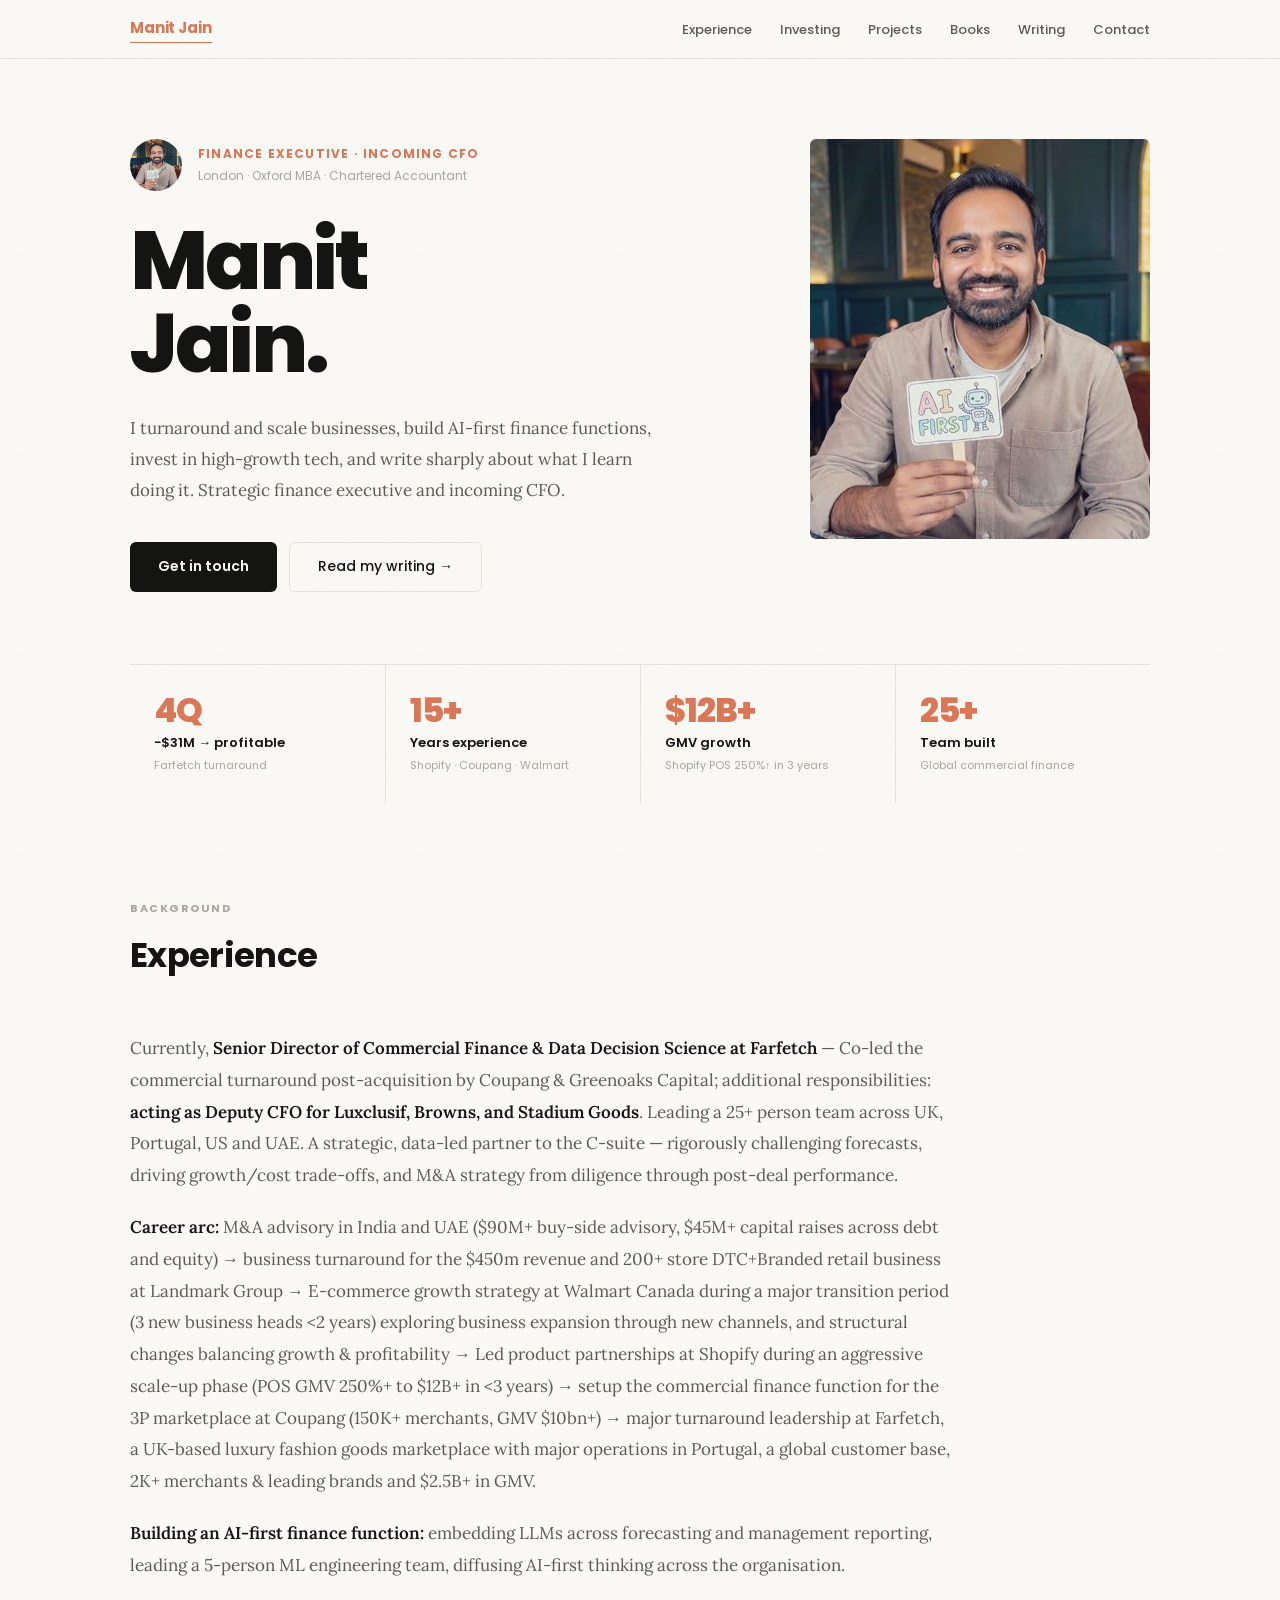
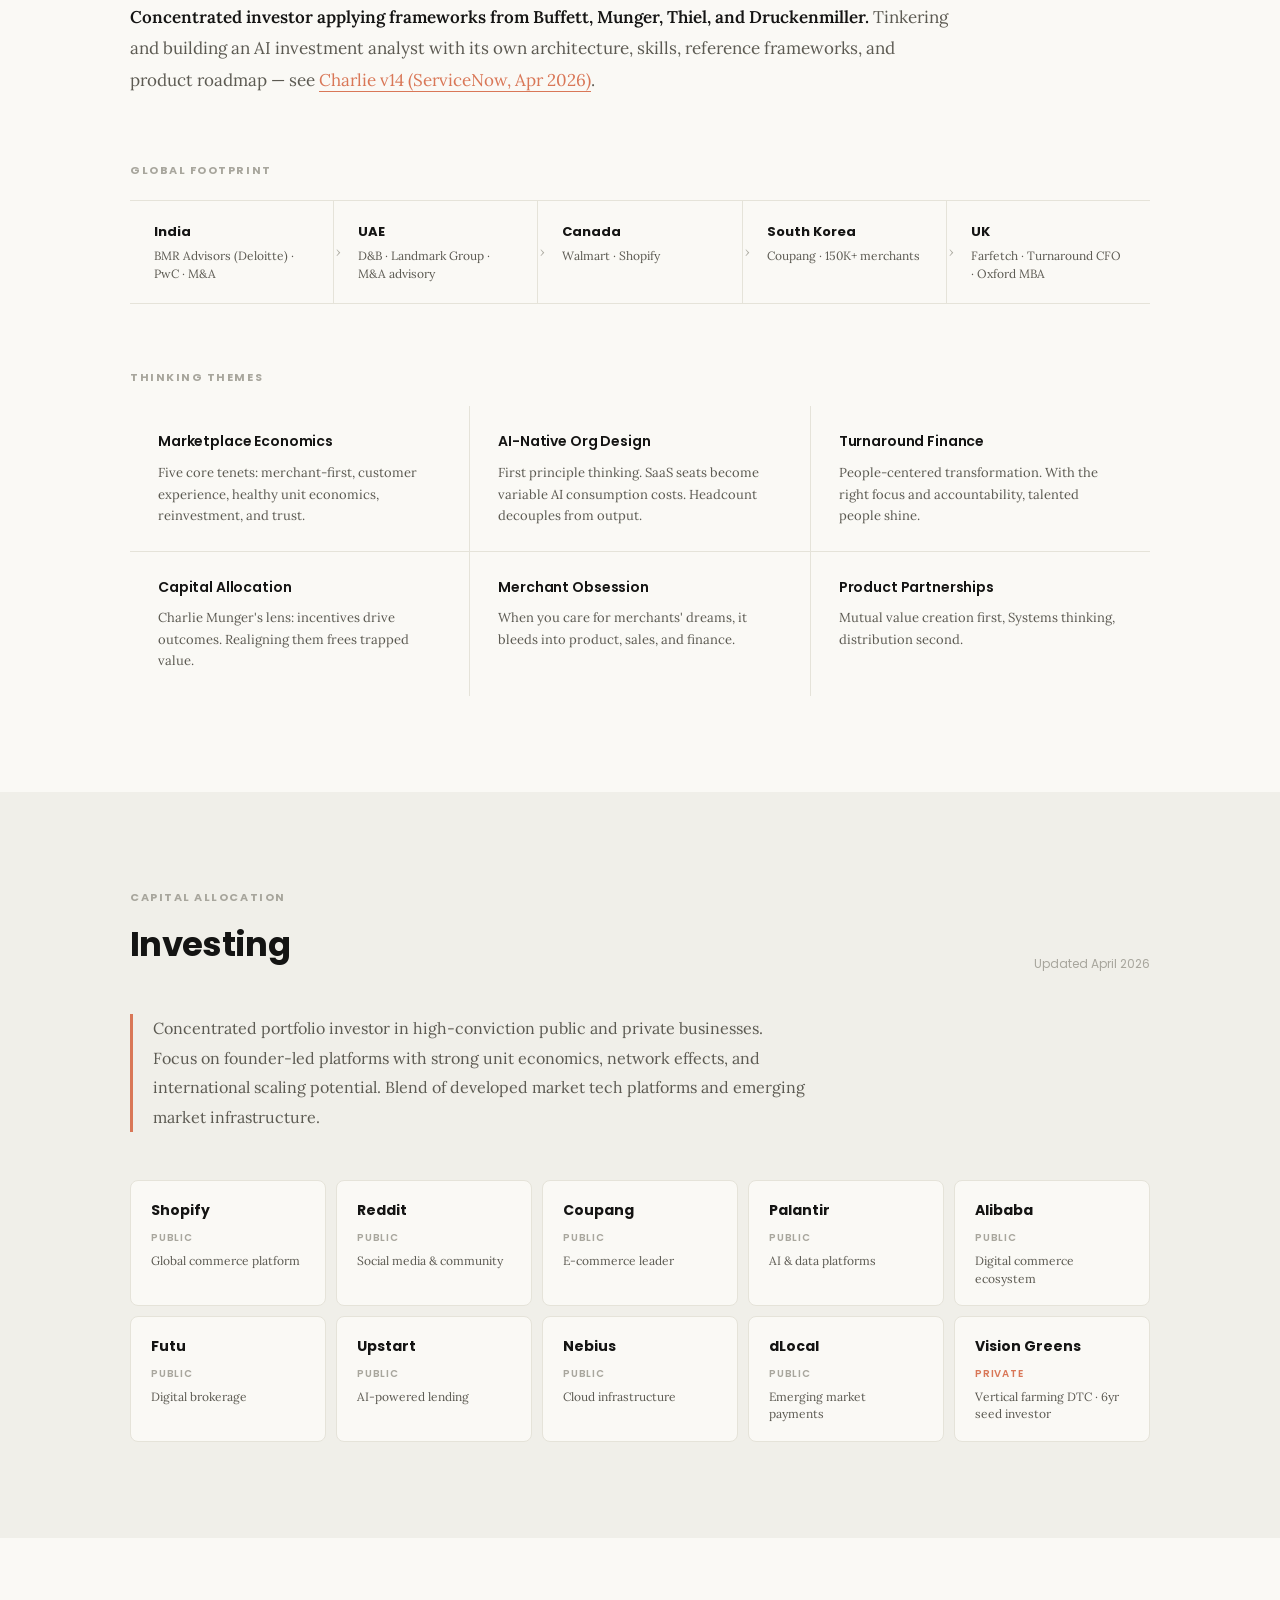
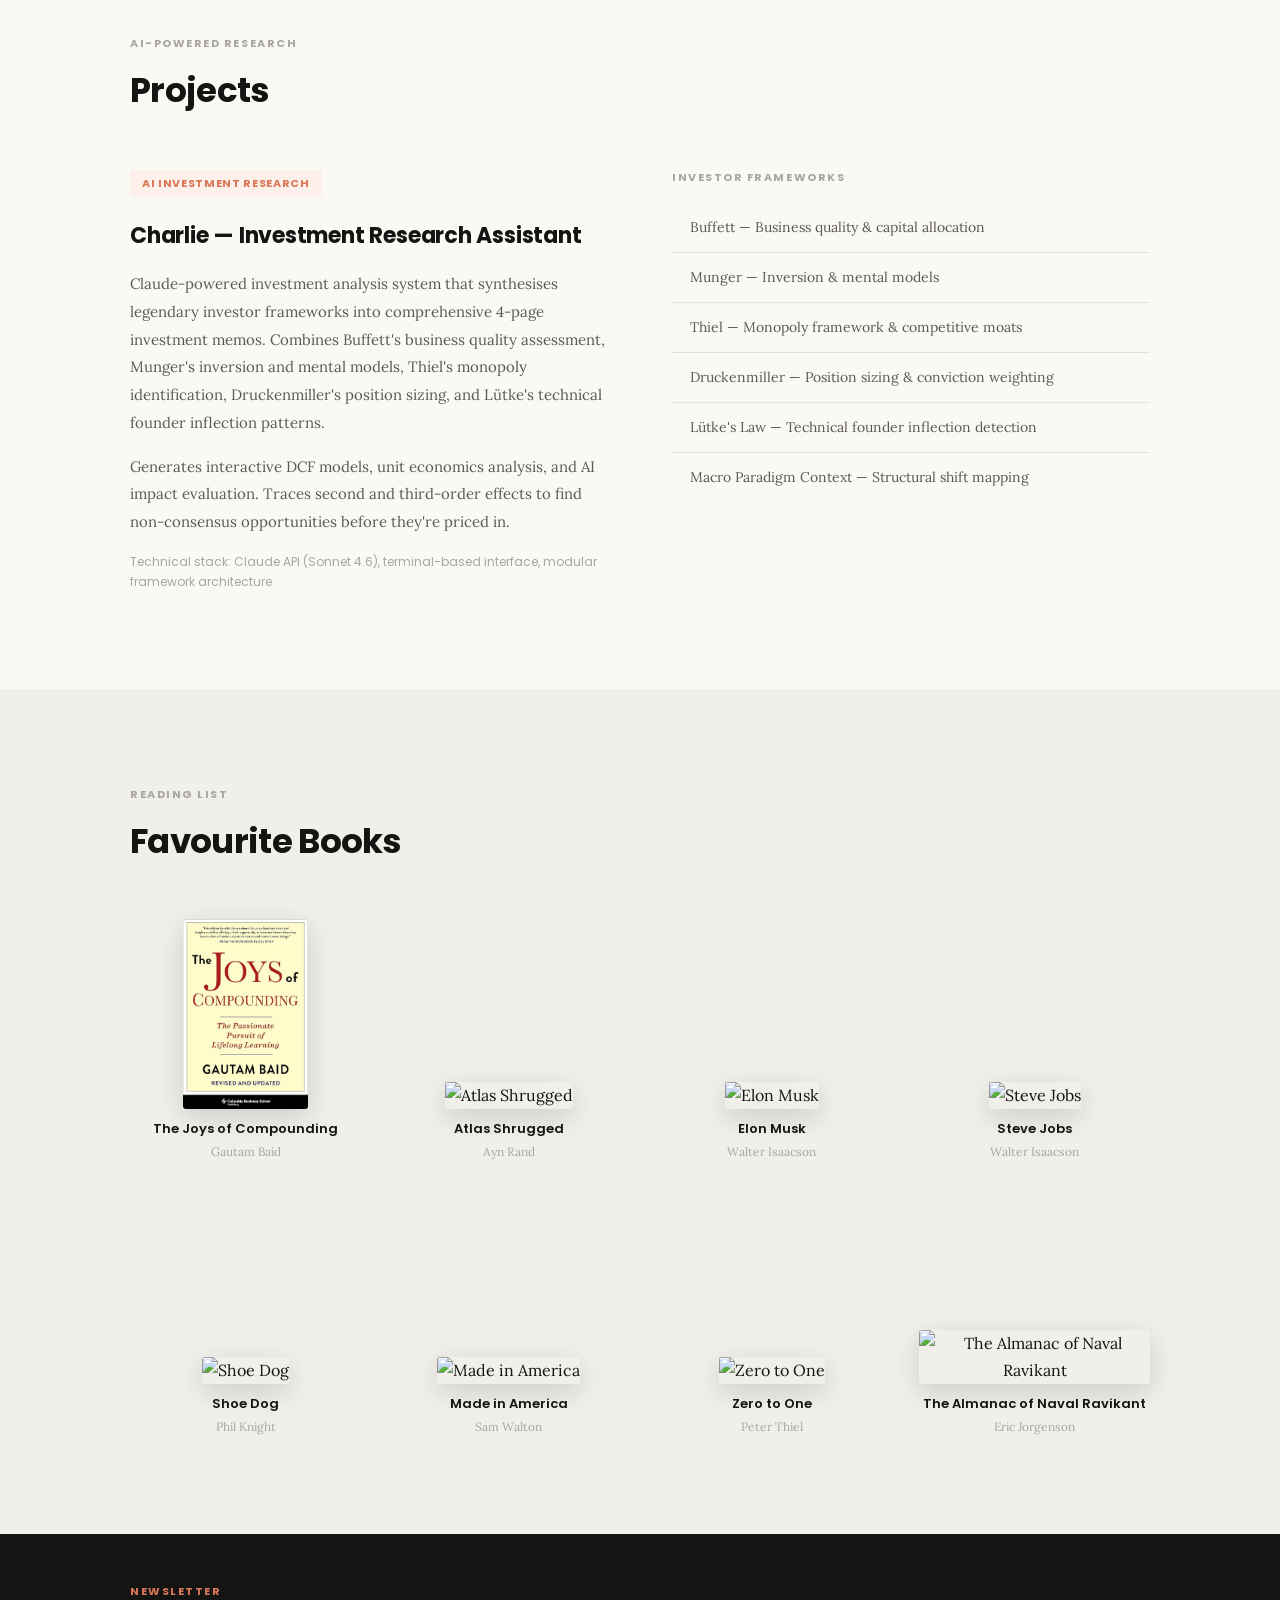
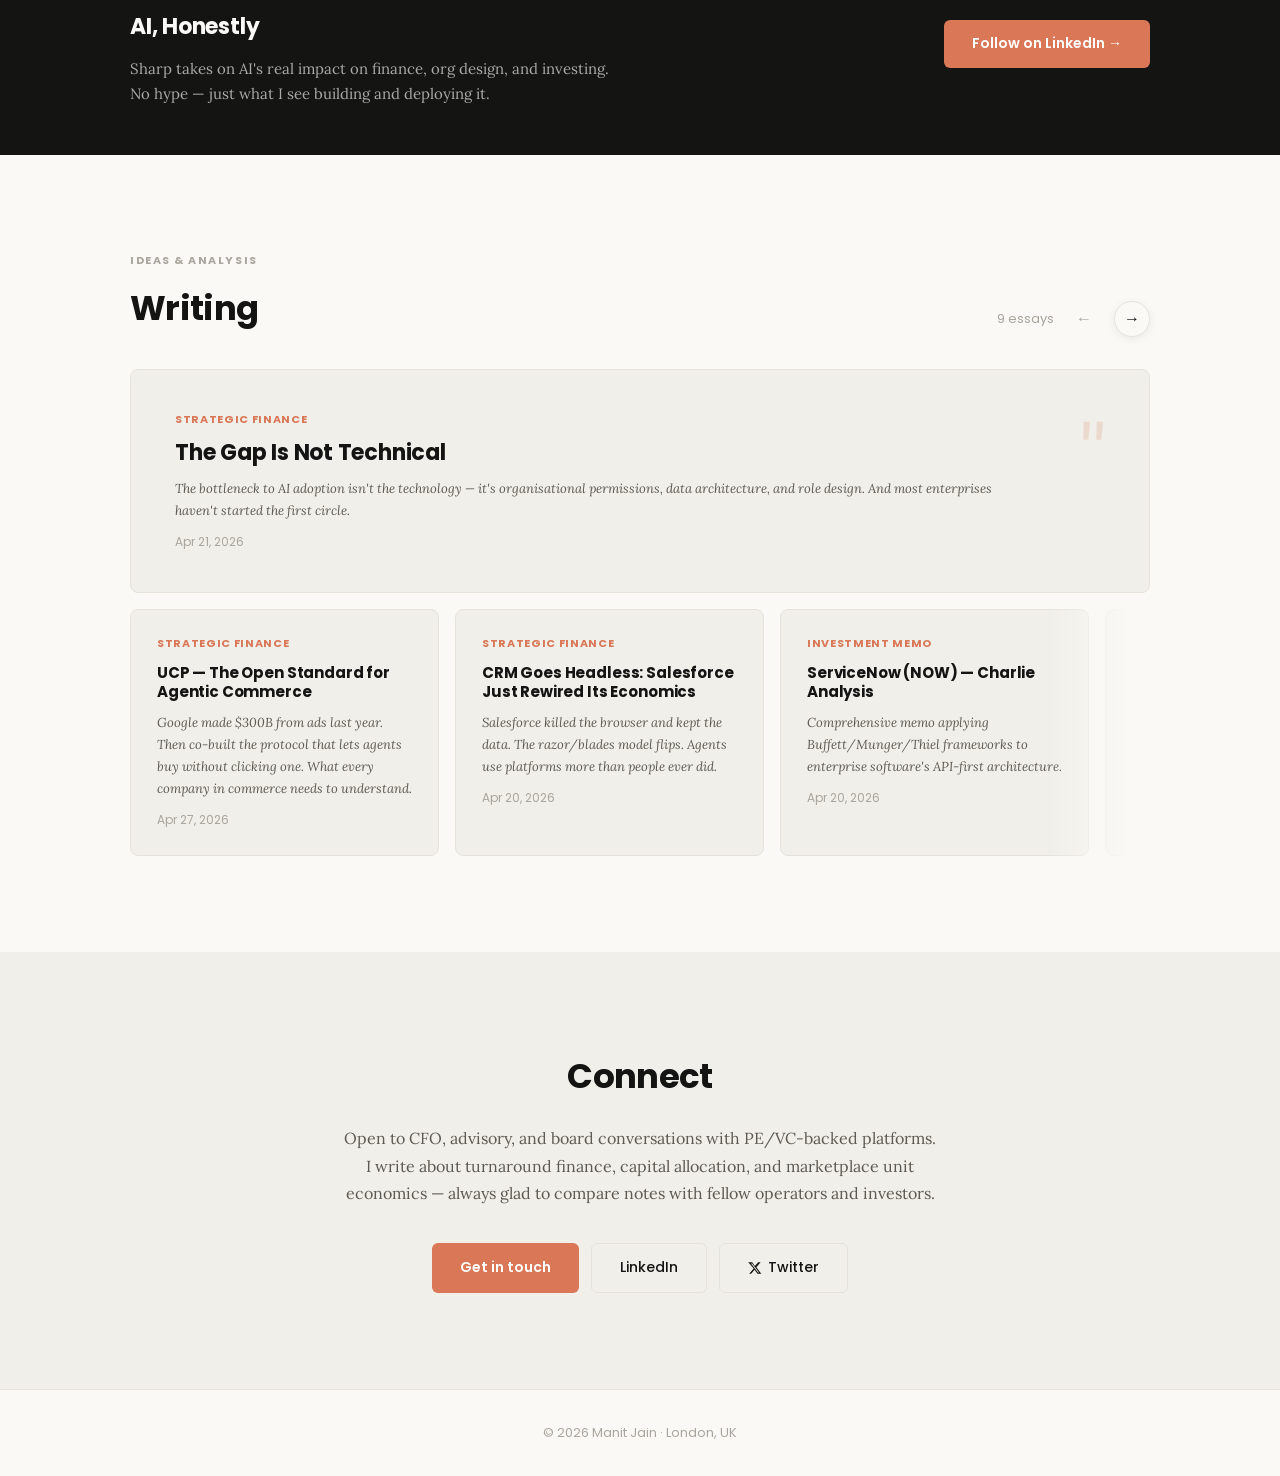
==== commit c7d1930a: "Update index.html" ====
--- a/index.html
+++ b/index.html
@@ -105,14 +105,14 @@
         <p class="experience-body">
           Currently, <strong>Senior Director of Commercial Finance & Data Decision Science at Farfetch</strong> — Co-led the commercial turnaround
           post-acquisition by Coupang & Greenoaks Capital; additional responsibilities: <strong>acting as Deputy CFO for Luxclusif, Browns, and Stadium Goods</strong>.
-          Leading a 25+ person global team. A strategic, data-led partner to the C-suite — rigorously challenging forecasts, driving growth/cost trade-offs, and
+          Leading a 25+ person team across UK, Portugal, US and UAE. A strategic, data-led partner to the C-suite — rigorously challenging forecasts, driving growth/cost trade-offs, and
           M&amp;A strategy from diligence through post-deal performance.
         </p>
         <p class="experience-body">
           <strong>Career arc:</strong> M&amp;A advisory in India and UAE ($90M+ buy-side advisory, $45M+ capital raises across debt and equity)
           → business turnaround for the $450m revenue and 200+ store DTC+Branded retail business at Landmark Group → E-commerce growth strategy at Walmart Canada during a major transition period (3 new business heads <2 years) exploring business expansion through new channels, and structural changes balancing growth & profitability  → Led product partnerships
           at Shopify during an aggressive scale-up phase (POS GMV 250%+ to $12B+ in <3 years) → setup the commercial finance function for the 3P marketplace at Coupang (150K+ merchants, GMV $10bn+)
-          → major turnaround leadership at Farfetch, a global luxury fashion marketplace with 2K+ merchants & brands and $2.5B+ GMV.
+          → major turnaround leadership at Farfetch, a UK-based luxury fashion goods marketplace with major operations in Portugal, a global customer base, 2K+ merchants & leading brands and $2.5B+ in GMV.
         </p>
         <p class="experience-body">
           <strong>Building an AI-first finance function:</strong> embedding LLMs across forecasting and
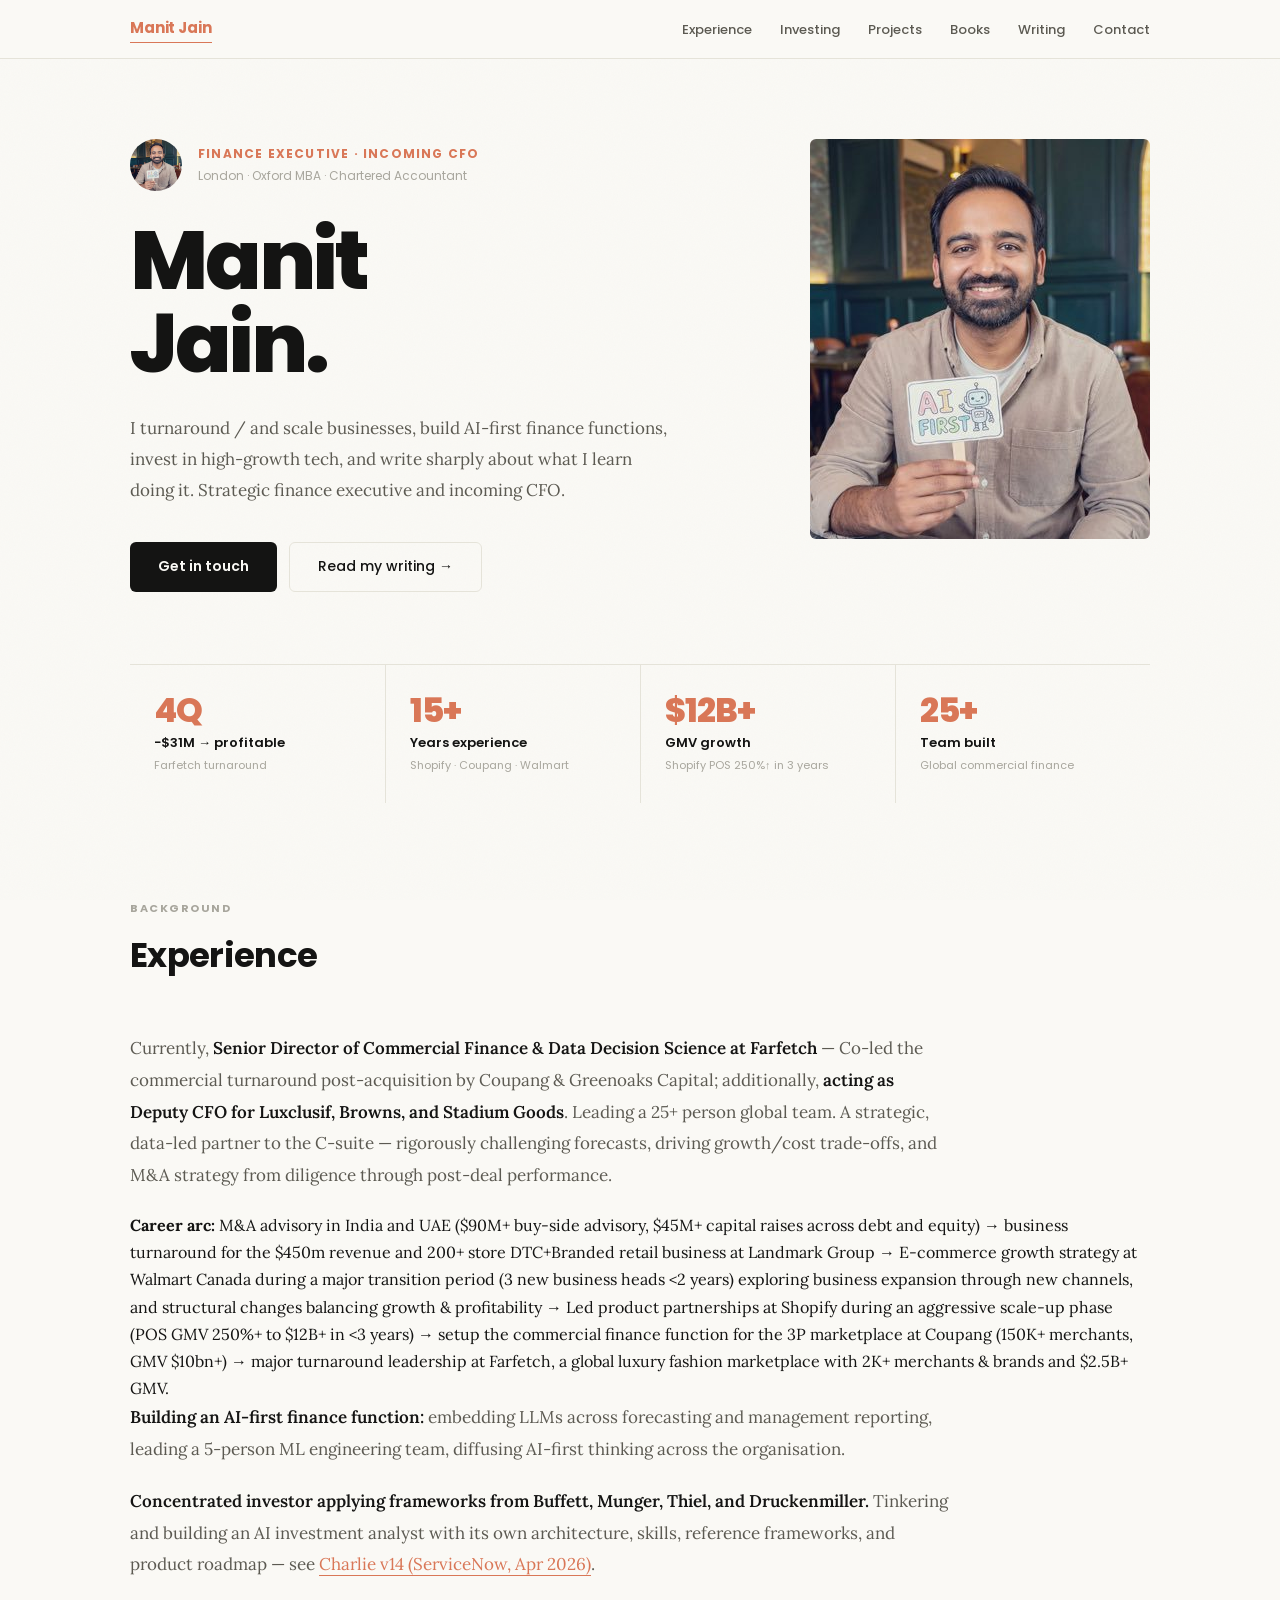
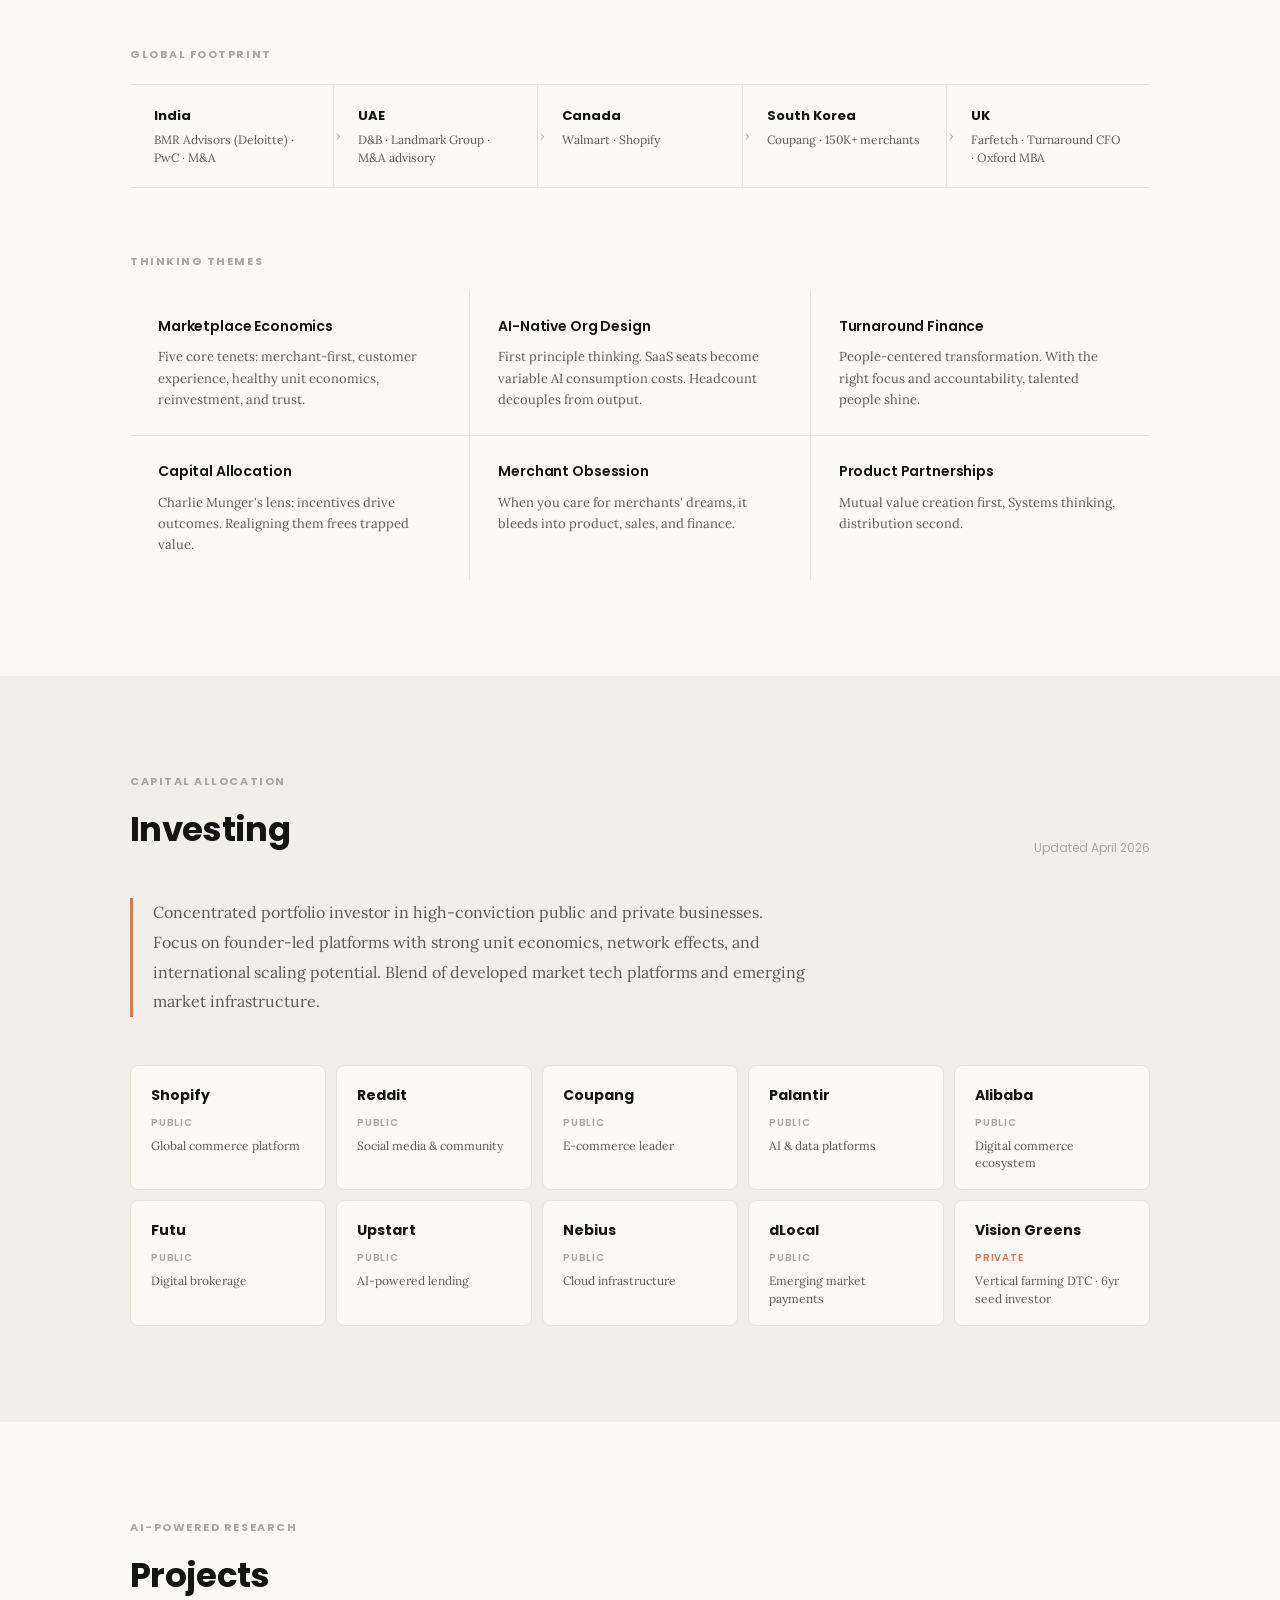
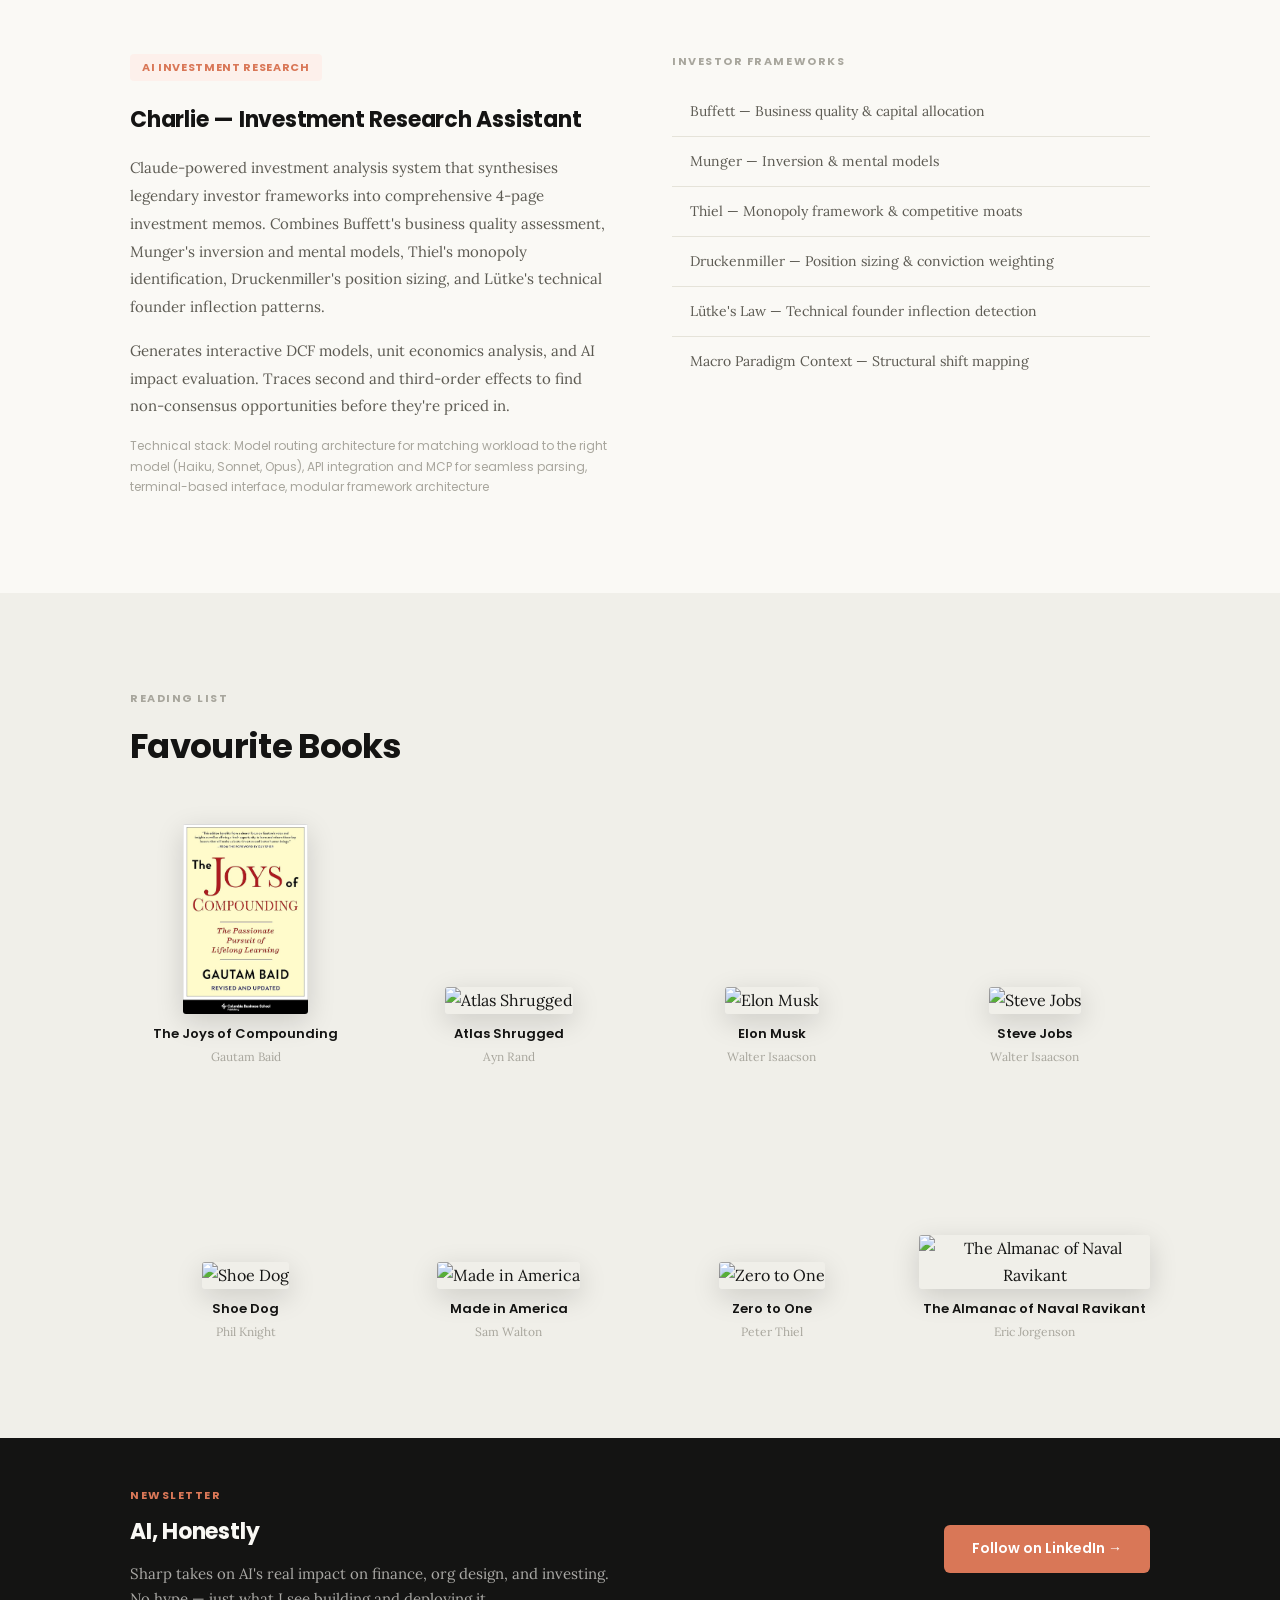
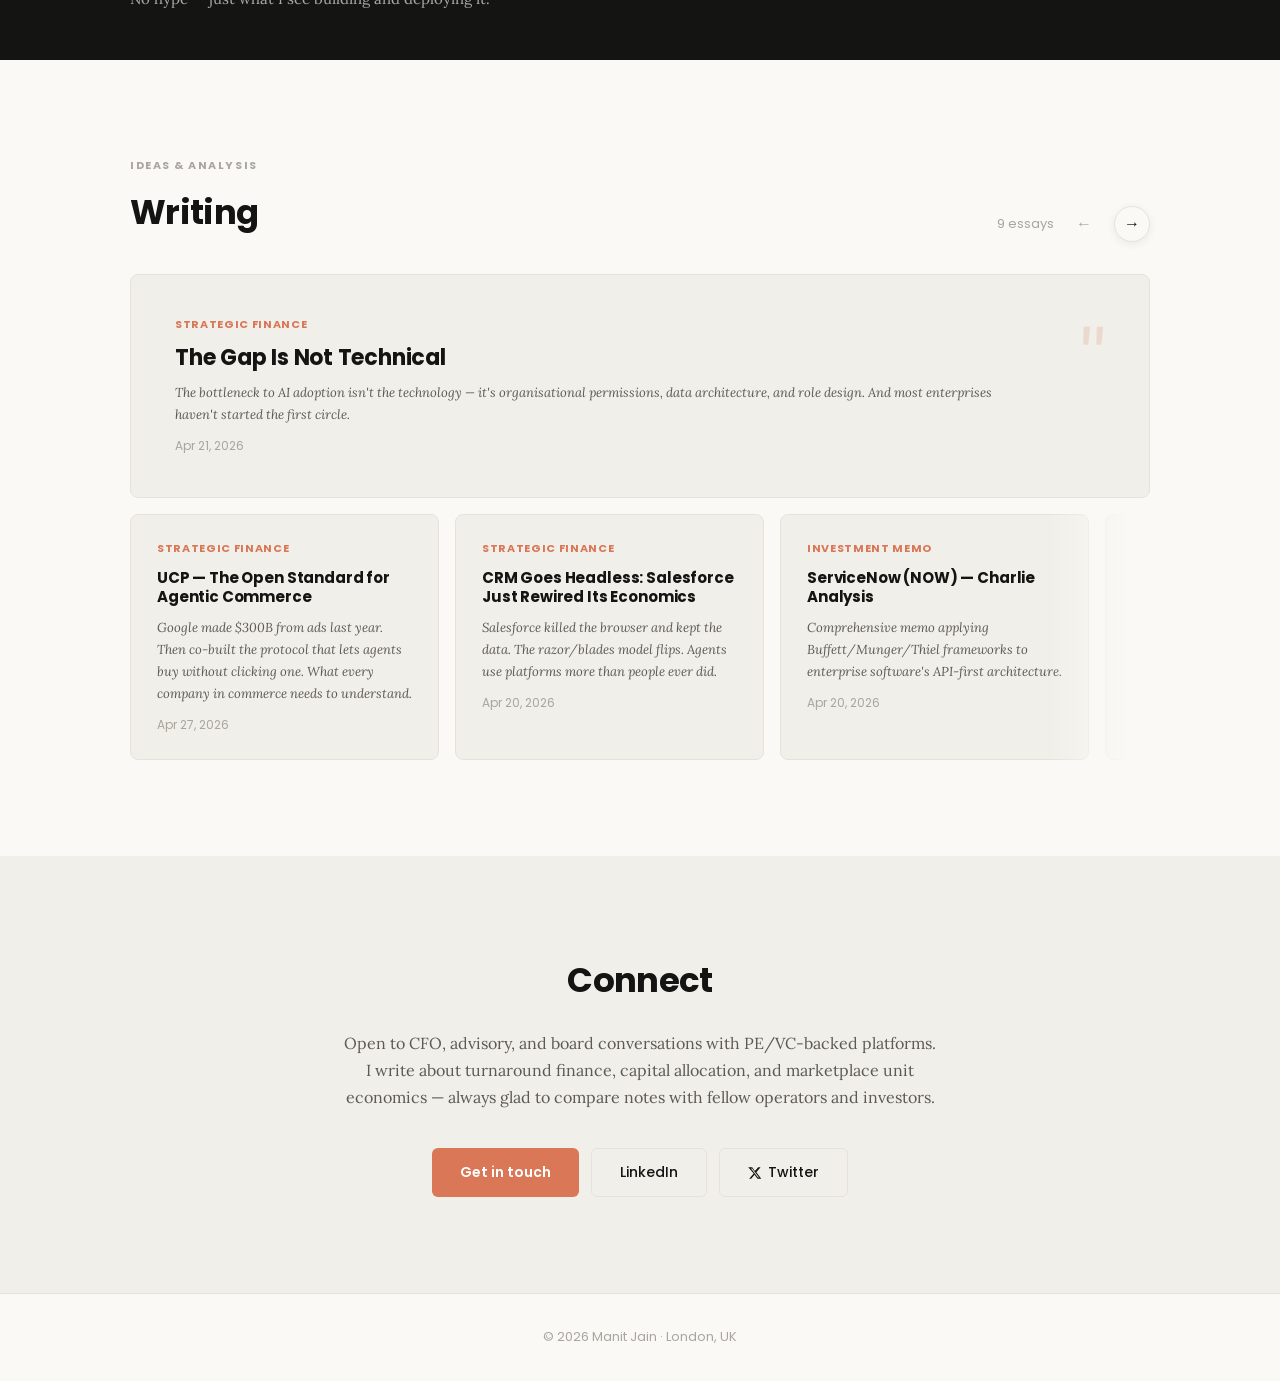
==== commit 29190b19: "Update index.html" ====
--- a/index.html
+++ b/index.html
@@ -49,7 +49,7 @@
           <h1>Manit<br>Jain.</h1>
 
           <p class="hero-body">
-            I turnaround and scale businesses, build AI-first finance functions, invest in high-growth tech,
+            I turnaround / and scale businesses, build AI-first finance functions, invest in high-growth tech,
             and write sharply about what I learn doing it. Strategic finance executive and incoming CFO.
           </p>
 
@@ -104,15 +104,15 @@
       <div class="reveal" style="margin-bottom:64px;">
         <p class="experience-body">
           Currently, <strong>Senior Director of Commercial Finance & Data Decision Science at Farfetch</strong> — Co-led the commercial turnaround
-          post-acquisition by Coupang & Greenoaks Capital; additional responsibilities: <strong>acting as Deputy CFO for Luxclusif, Browns, and Stadium Goods</strong>.
-          Leading a 25+ person team across UK, Portugal, US and UAE. A strategic, data-led partner to the C-suite — rigorously challenging forecasts, driving growth/cost trade-offs, and
+          post-acquisition by Coupang & Greenoaks Capital; additionally, <strong>acting as Deputy CFO for Luxclusif, Browns, and Stadium Goods</strong>.
+          Leading a 25+ person global team. A strategic, data-led partner to the C-suite — rigorously challenging forecasts, driving growth/cost trade-offs, and
           M&amp;A strategy from diligence through post-deal performance.
         </p>
         <p class="experience-body">
-          <strong>Career arc:</strong> M&amp;A advisory in India and UAE ($90M+ buy-side advisory, $45M+ capital raises across debt and equity)
+        </p><strong>Career arc:</strong> M&amp;A advisory in India and UAE ($90M+ buy-side advisory, $45M+ capital raises across debt and equity)
           → business turnaround for the $450m revenue and 200+ store DTC+Branded retail business at Landmark Group → E-commerce growth strategy at Walmart Canada during a major transition period (3 new business heads <2 years) exploring business expansion through new channels, and structural changes balancing growth & profitability  → Led product partnerships
           at Shopify during an aggressive scale-up phase (POS GMV 250%+ to $12B+ in <3 years) → setup the commercial finance function for the 3P marketplace at Coupang (150K+ merchants, GMV $10bn+)
-          → major turnaround leadership at Farfetch, a UK-based luxury fashion goods marketplace with major operations in Portugal, a global customer base, 2K+ merchants & leading brands and $2.5B+ in GMV.
+          → major turnaround leadership at Farfetch, a global luxury fashion marketplace with 2K+ merchants & brands and $2.5B+ GMV.
         </p>
         <p class="experience-body">
           <strong>Building an AI-first finance function:</strong> embedding LLMs across forecasting and
@@ -292,7 +292,7 @@
             Generates interactive DCF models, unit economics analysis, and AI impact evaluation.
             Traces second and third-order effects to find non-consensus opportunities before they're priced in.
           </p>
-          <p class="project-stack">Technical stack: Claude API (Sonnet 4.6), terminal-based interface, modular framework architecture</p>
+          <p class="project-stack">Technical stack: Model routing architecture for matching workload to the right model (Haiku, Sonnet, Opus), API integration and MCP for seamless parsing, terminal-based interface, modular framework architecture</p>
         </div>
 
         <!-- Right: frameworks -->
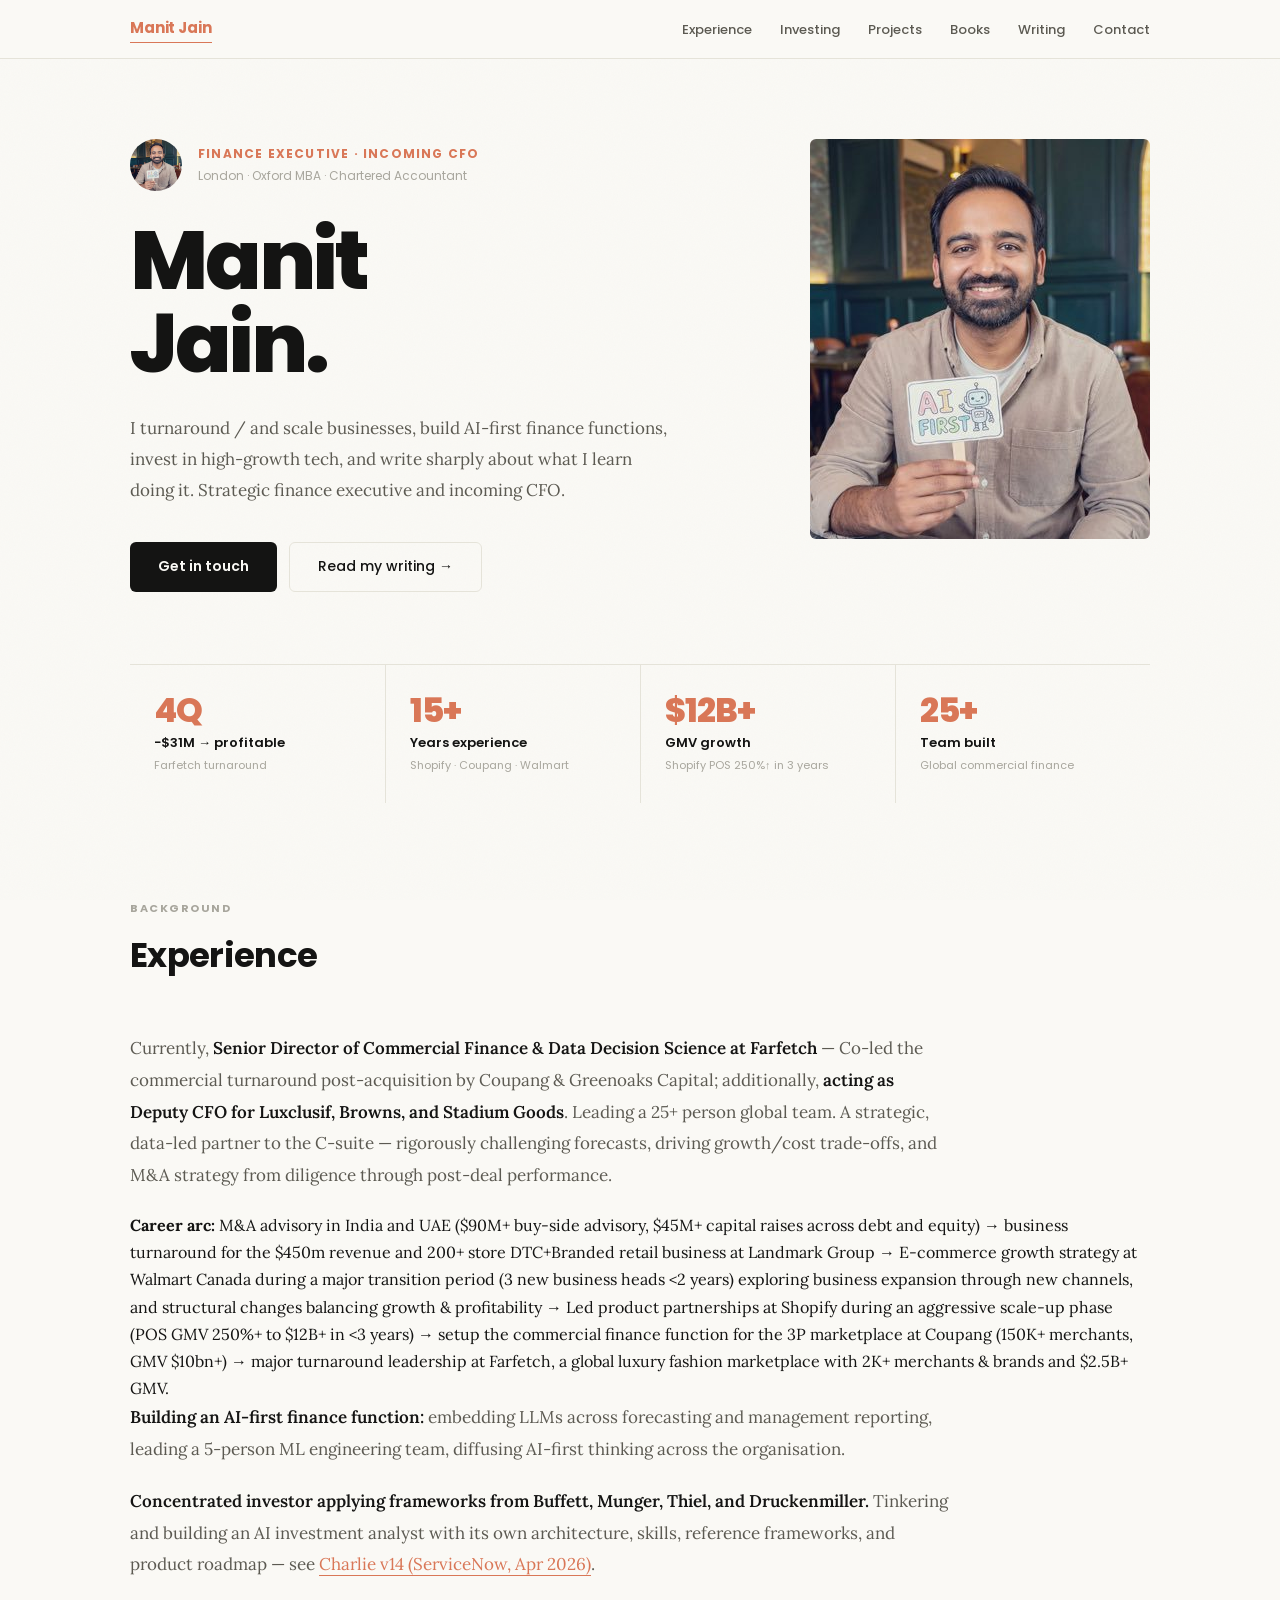
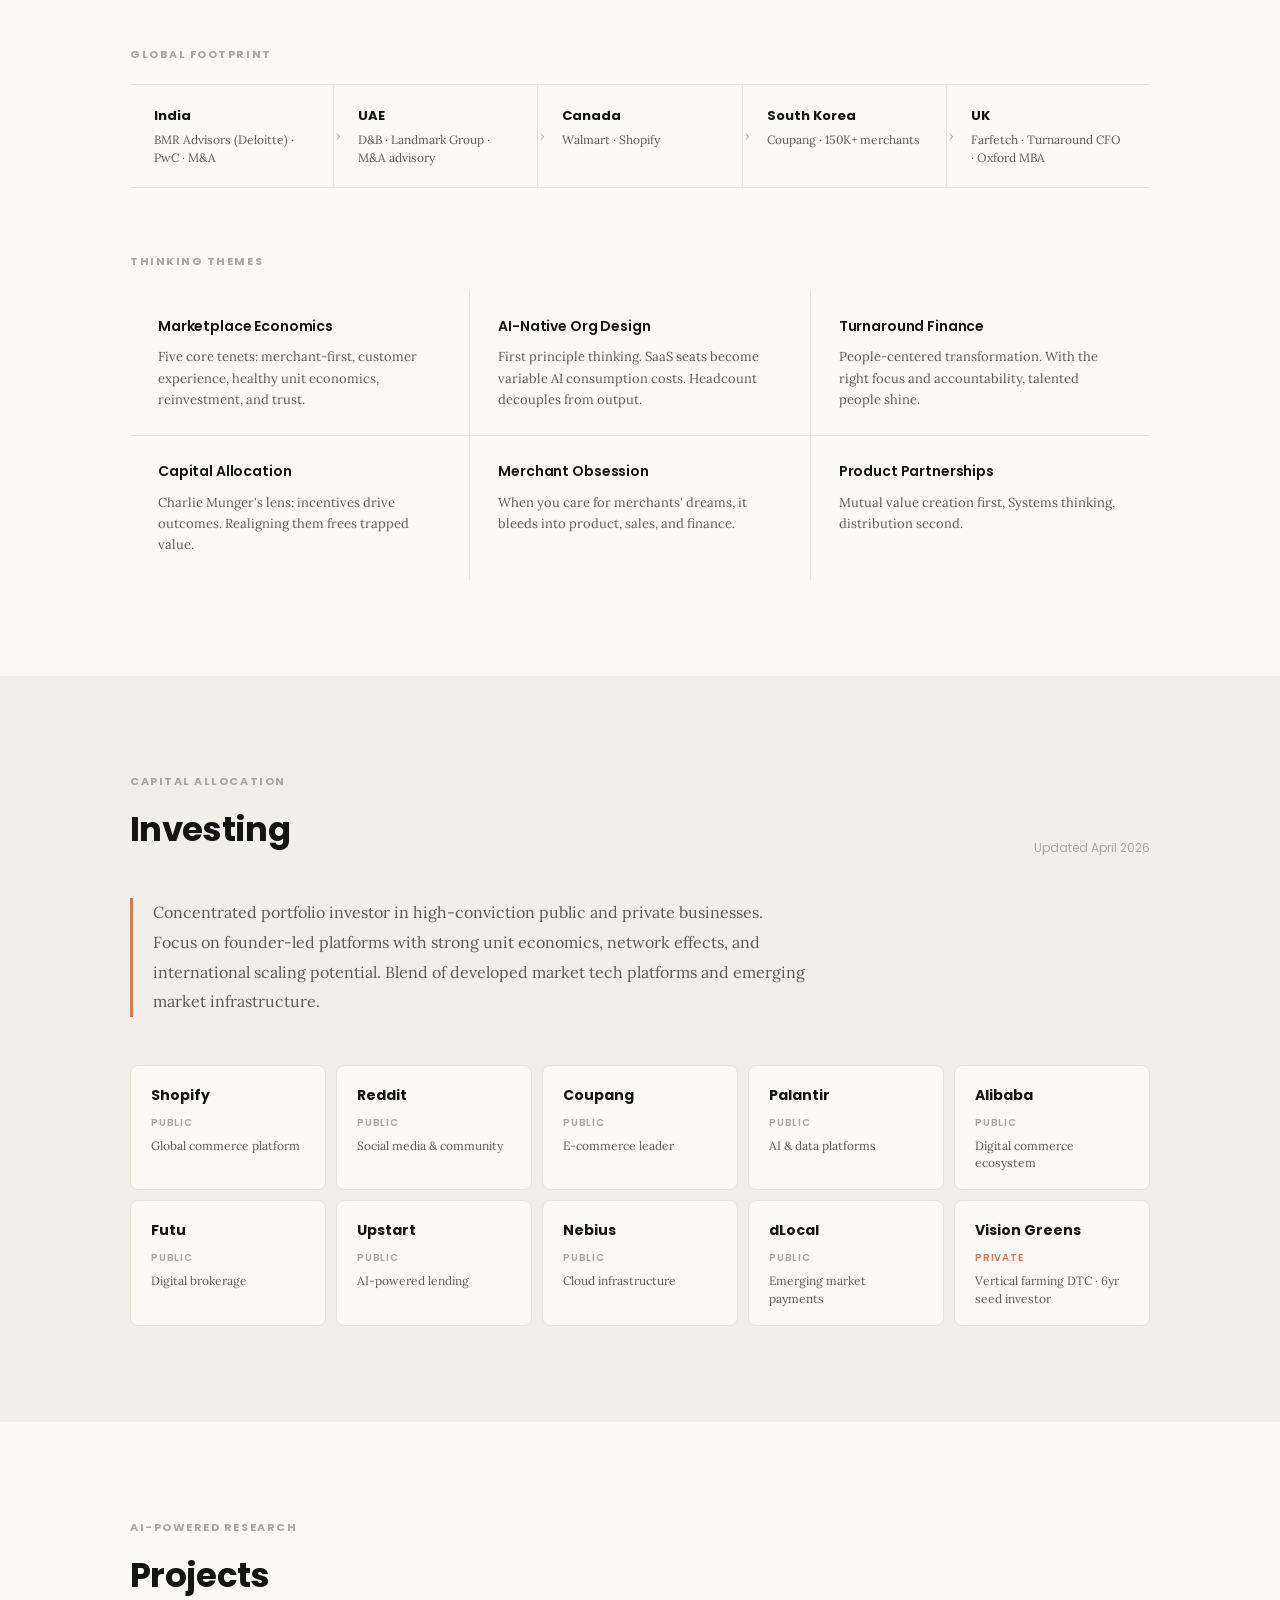
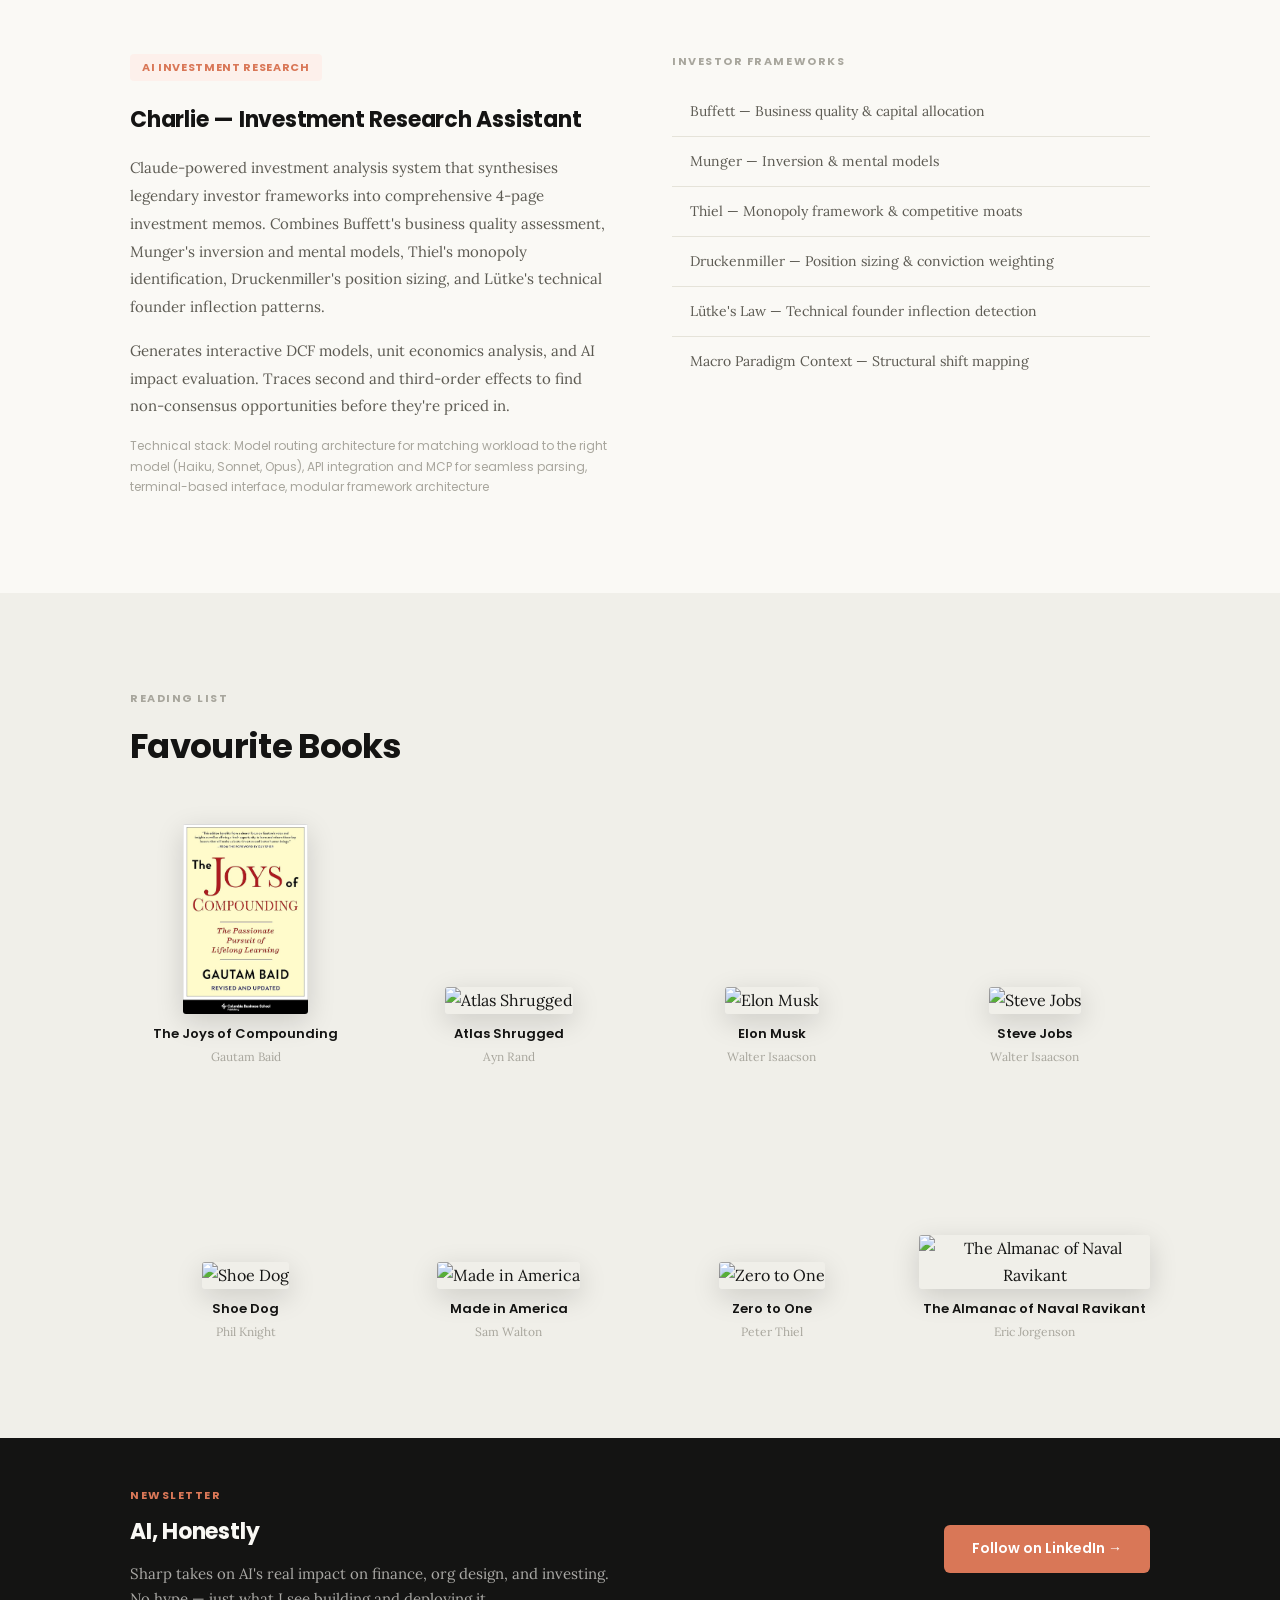
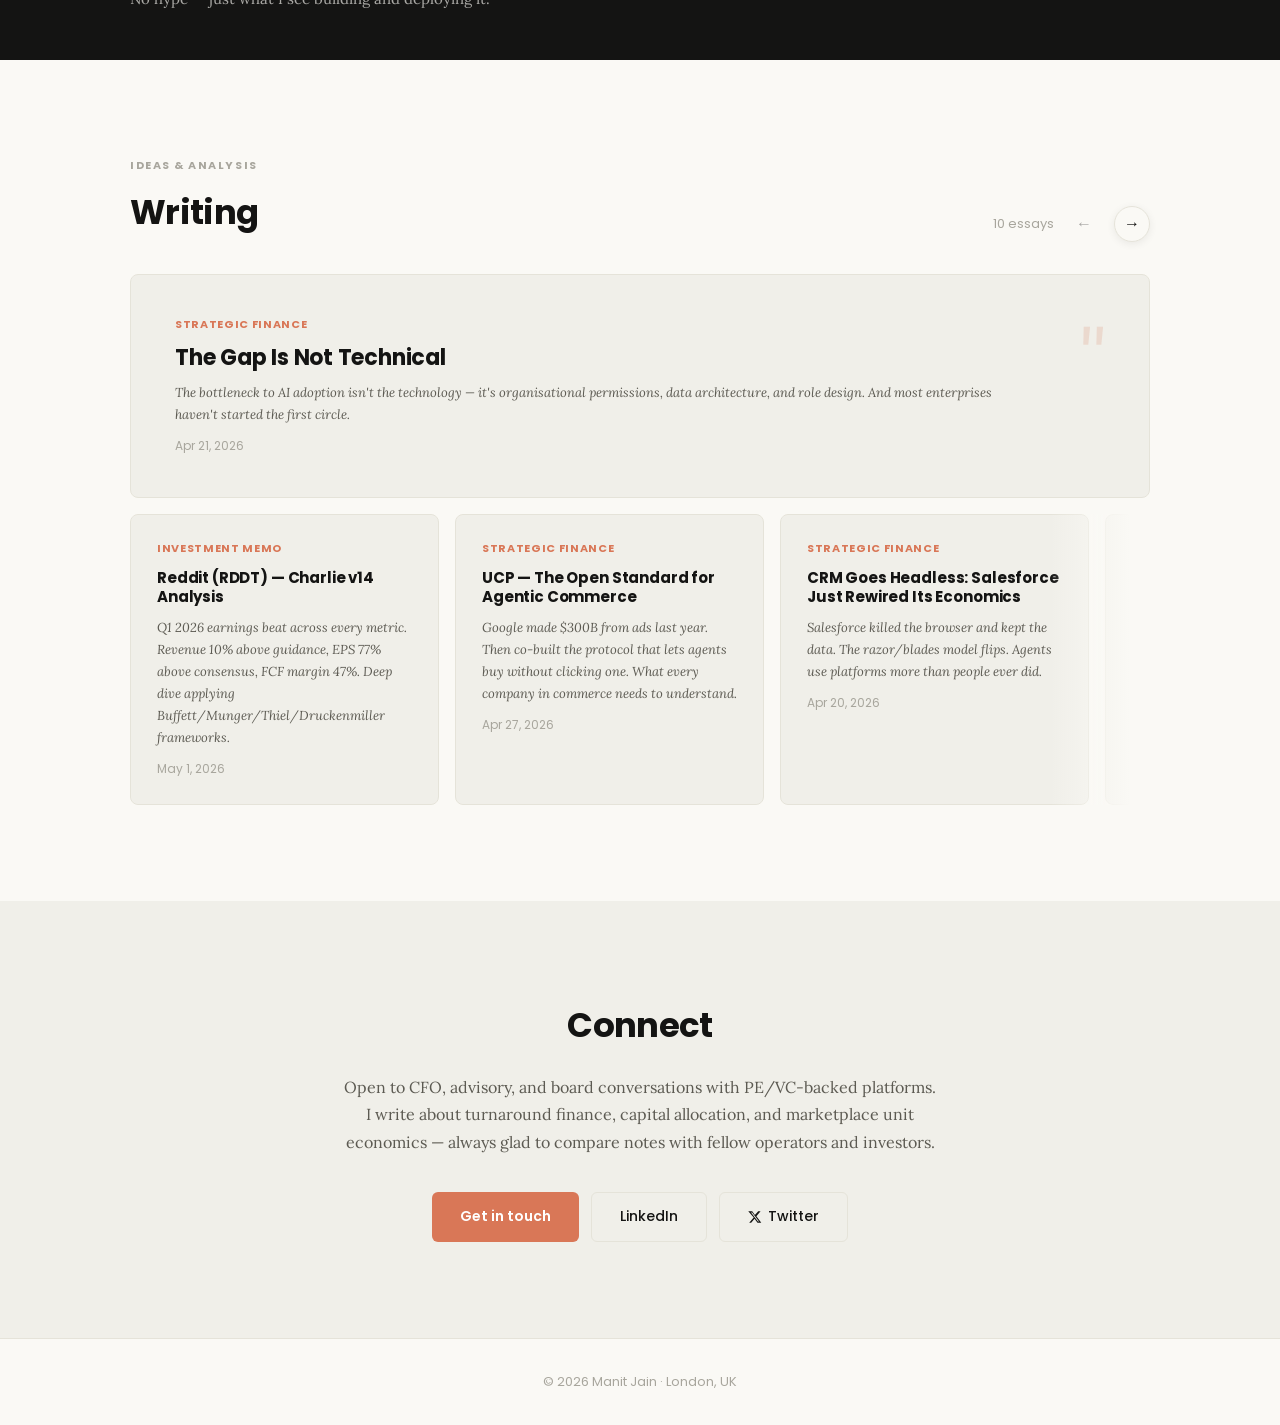
==== commit b976d77f: "Update index.html" ====
--- a/index.html
+++ b/index.html
@@ -217,11 +217,11 @@
           <div class="portfolio-type">Public</div>
           <div class="portfolio-desc">Global commerce platform</div>
         </div>
-        <div class="portfolio-card">
+        <a href="blog/reddit_charlie_v14_redesign.html" class="portfolio-card" style="text-decoration:none;color:inherit;display:block;">
           <div class="portfolio-name">Reddit</div>
           <div class="portfolio-type">Public</div>
           <div class="portfolio-desc">Social media &amp; community</div>
-        </div>
+        </a>
         <div class="portfolio-card">
           <div class="portfolio-name">Coupang</div>
           <div class="portfolio-type">Public</div>
@@ -427,7 +427,7 @@
           <h2 class="pp" style="font-size:34px;font-weight:700;letter-spacing:-0.02em;margin-bottom:0;">Writing</h2>
         </div>
         <div class="writing-header-right">
-          <span class="writing-count" id="writing-count">9 essays</span>
+          <span class="writing-count" id="writing-count">10 essays</span>
           <button class="scroll-btn" id="scroll-prev" aria-label="Previous" disabled>←</button>
           <button class="scroll-btn" id="scroll-next" aria-label="Next">→</button>
         </div>
@@ -450,6 +450,13 @@
       <!-- Scrollable row -->
       <div class="writing-scroll-wrap reveal">
         <div class="writing-scroll-row" id="writing-scroll">
+
+          <a href="blog/reddit_charlie_v14_redesign.html" class="writing-card">
+            <div class="card-category">Investment Memo</div>
+            <div class="card-title">Reddit (RDDT) — Charlie v14 Analysis</div>
+            <p class="card-excerpt">Q1 2026 earnings beat across every metric. Revenue 10% above guidance, EPS 77% above consensus, FCF margin 47%. Deep dive applying Buffett/Munger/Thiel/Druckenmiller frameworks.</p>
+            <div class="card-date">May 1, 2026</div>
+          </a>
 
           <a href="blog/ucp-open-standard-agentic-commerce.html" class="writing-card">
             <div class="card-category">Strategic Finance</div>
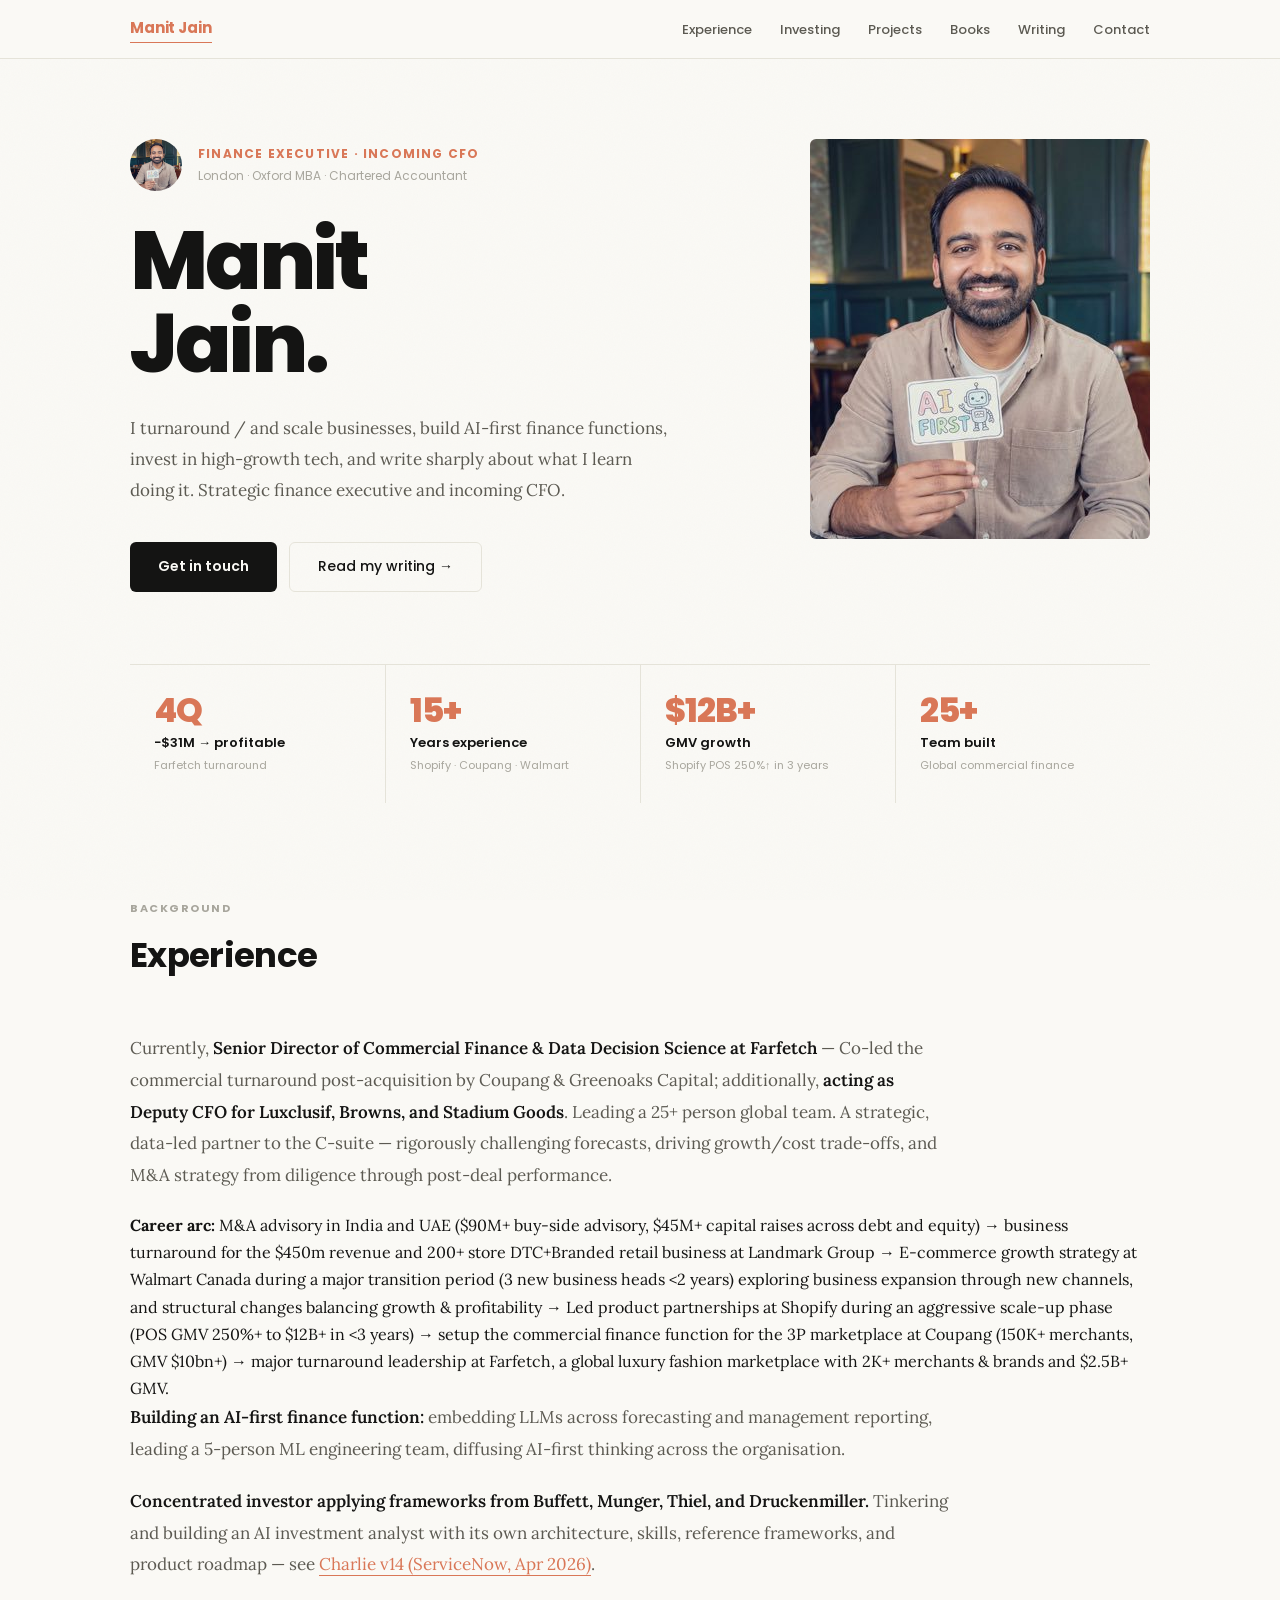
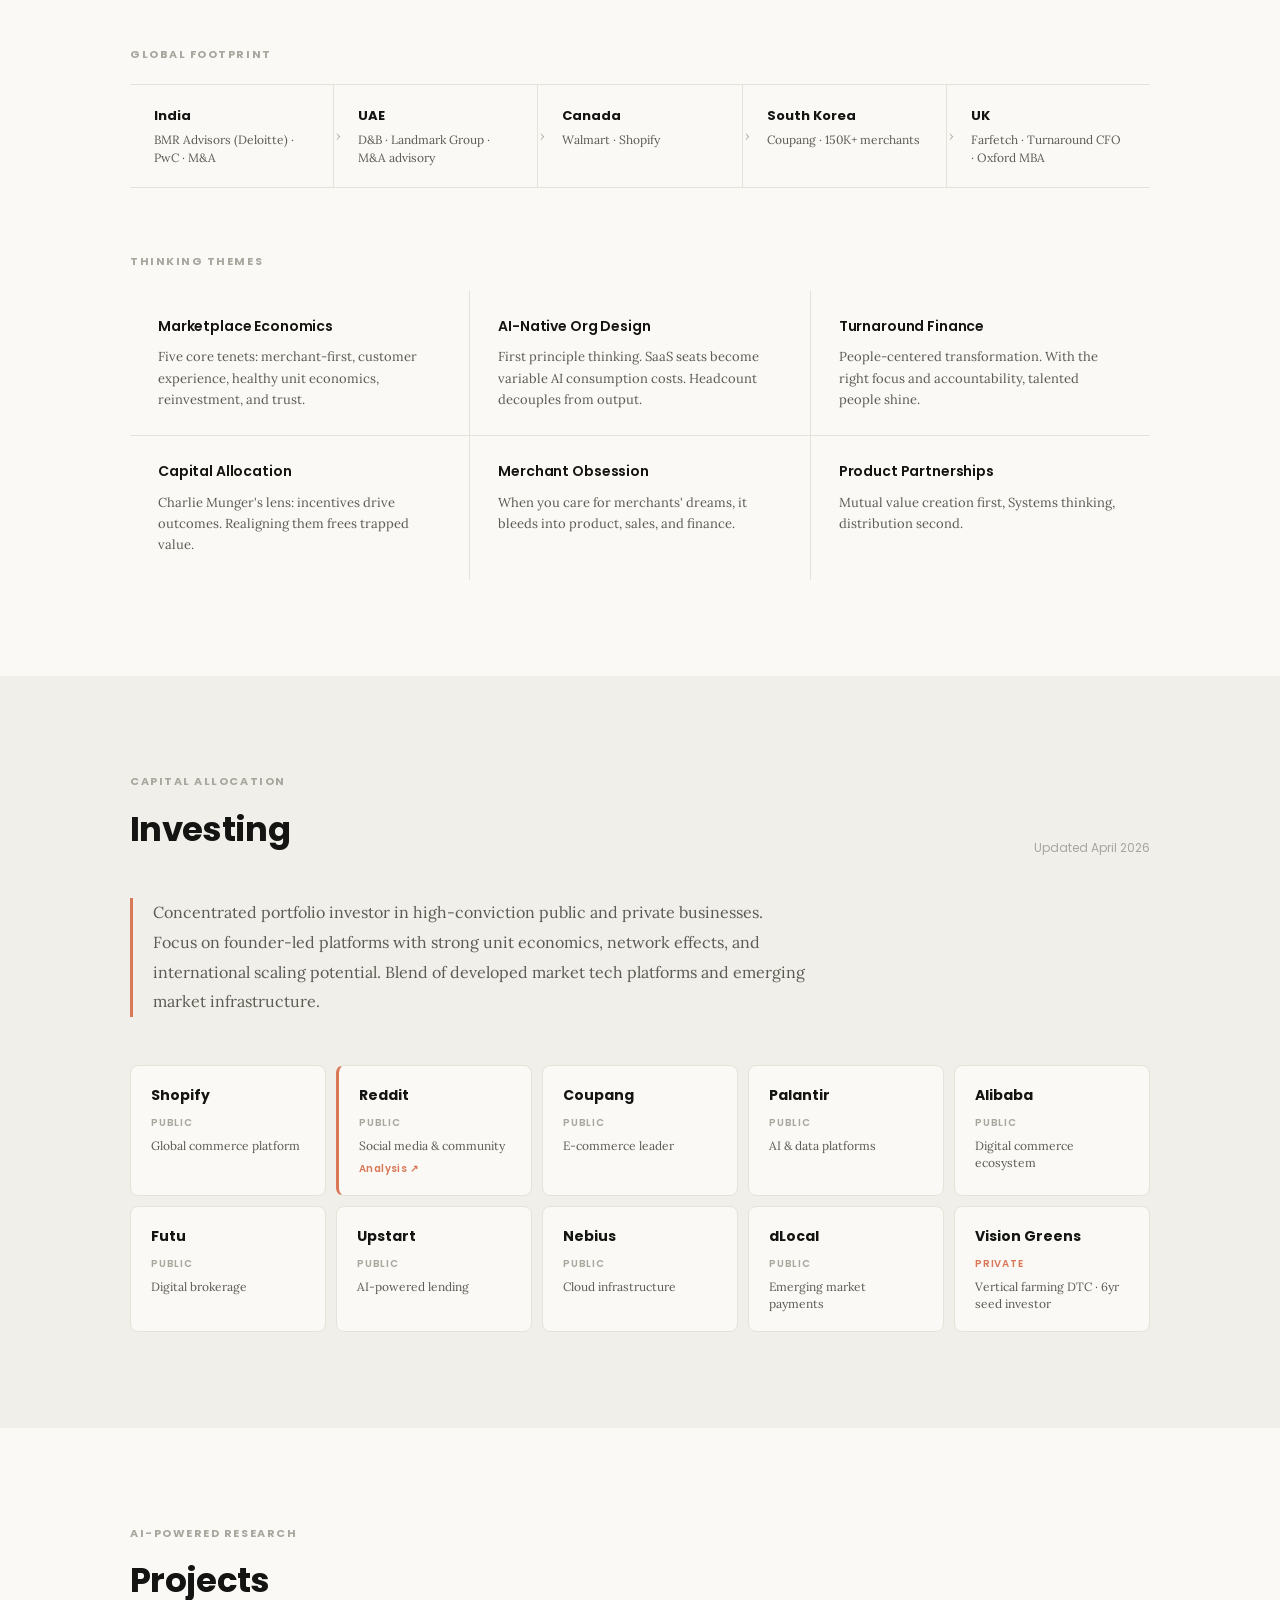
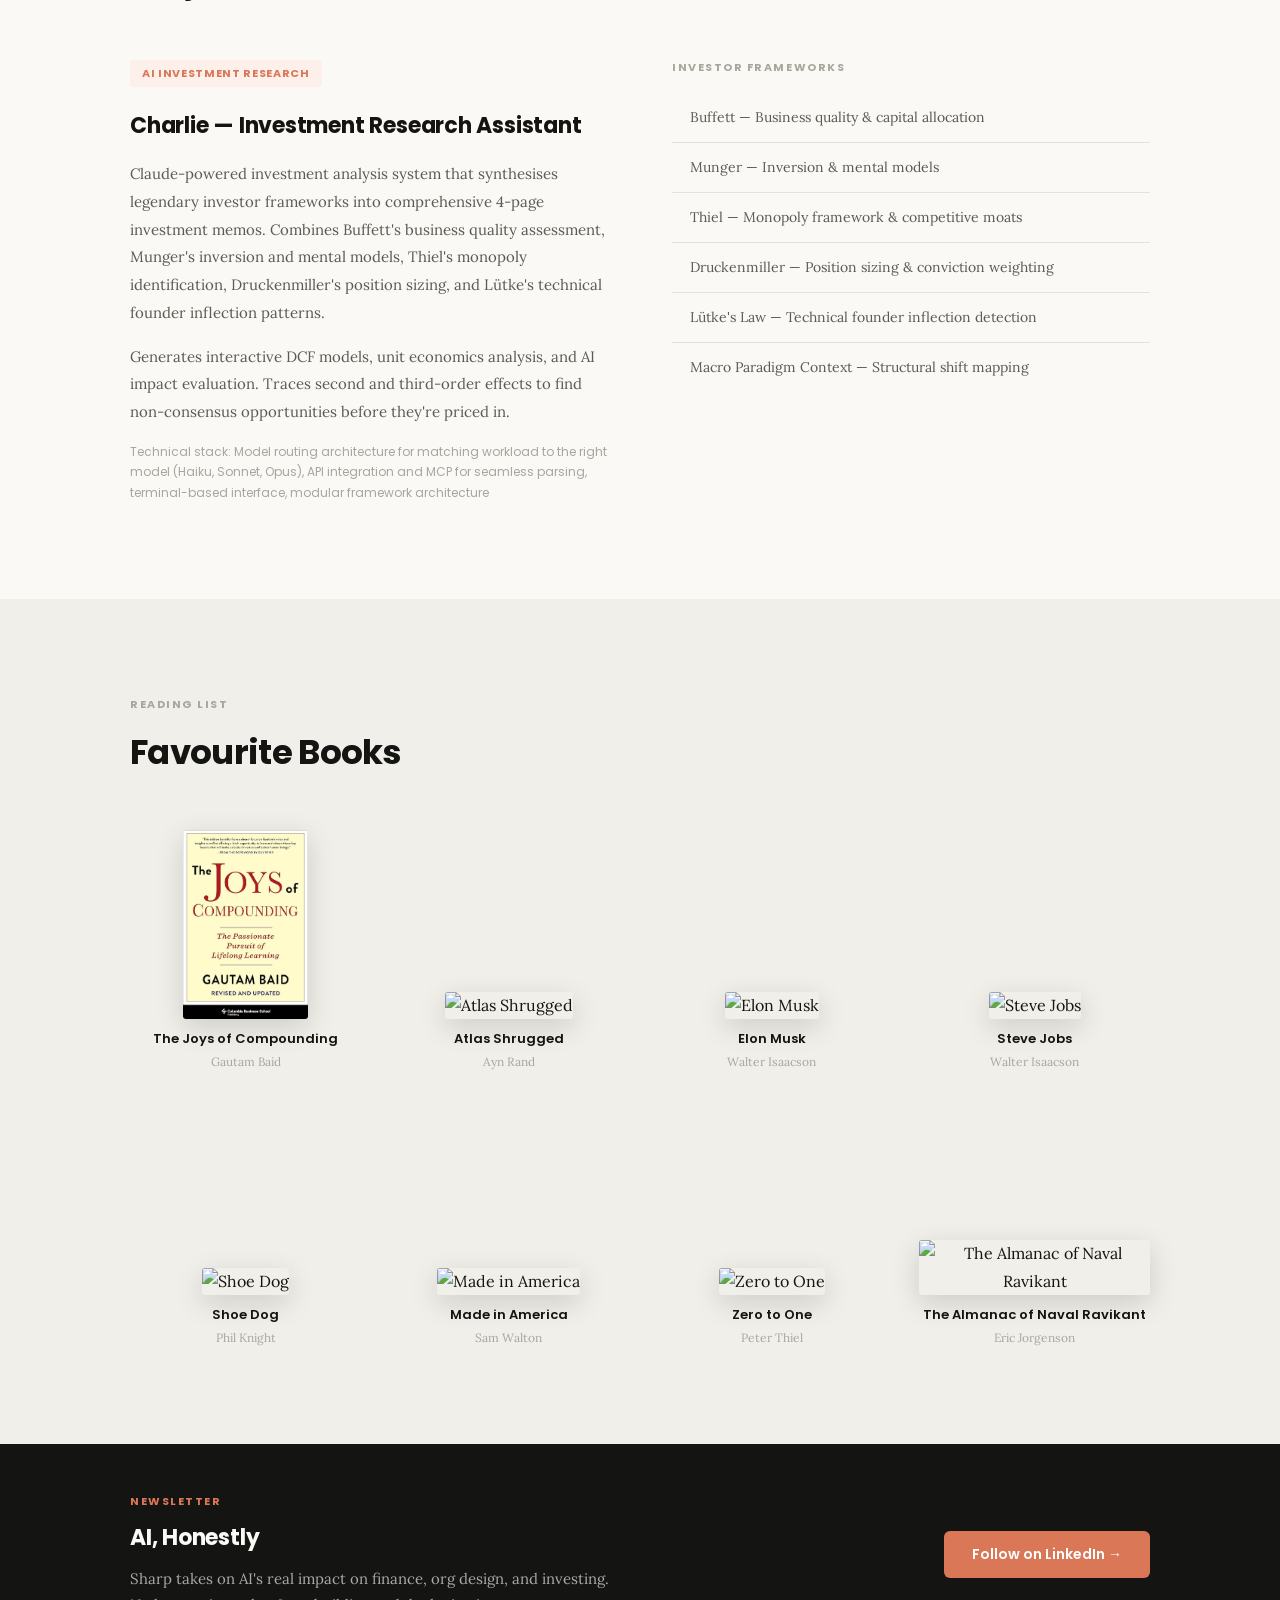
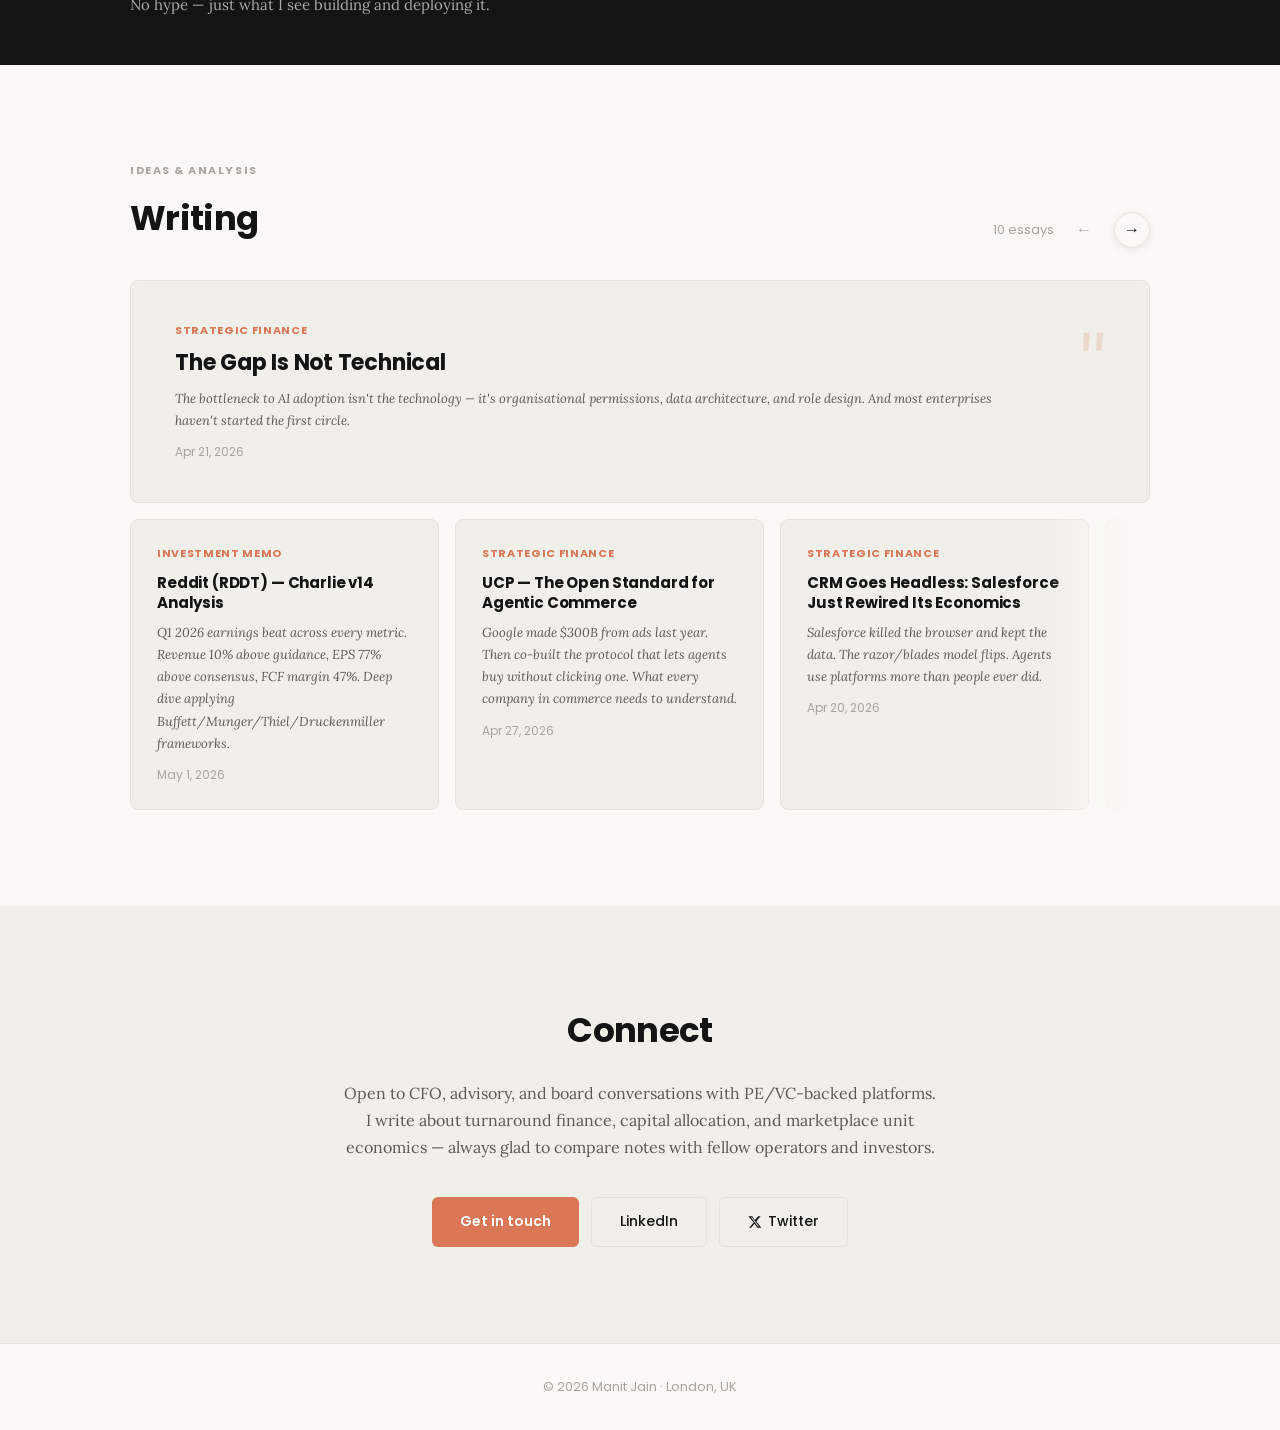
==== commit 88d69437: "Update index.html" ====
--- a/index.html
+++ b/index.html
@@ -217,10 +217,11 @@
           <div class="portfolio-type">Public</div>
           <div class="portfolio-desc">Global commerce platform</div>
         </div>
-        <a href="blog/reddit_charlie_v14_redesign.html" class="portfolio-card" style="text-decoration:none;color:inherit;display:block;">
+        <a href="blog/reddit_charlie_v14_redesign.html" class="portfolio-card" style="text-decoration:none;color:inherit;display:block;border-left:3px solid var(--accent);">
           <div class="portfolio-name">Reddit</div>
           <div class="portfolio-type">Public</div>
           <div class="portfolio-desc">Social media &amp; community</div>
+          <div style="font-family:'Poppins',sans-serif;font-size:10px;font-weight:600;color:var(--accent);margin-top:6px;letter-spacing:0.04em;">Analysis ↗</div>
         </a>
         <div class="portfolio-card">
           <div class="portfolio-name">Coupang</div>
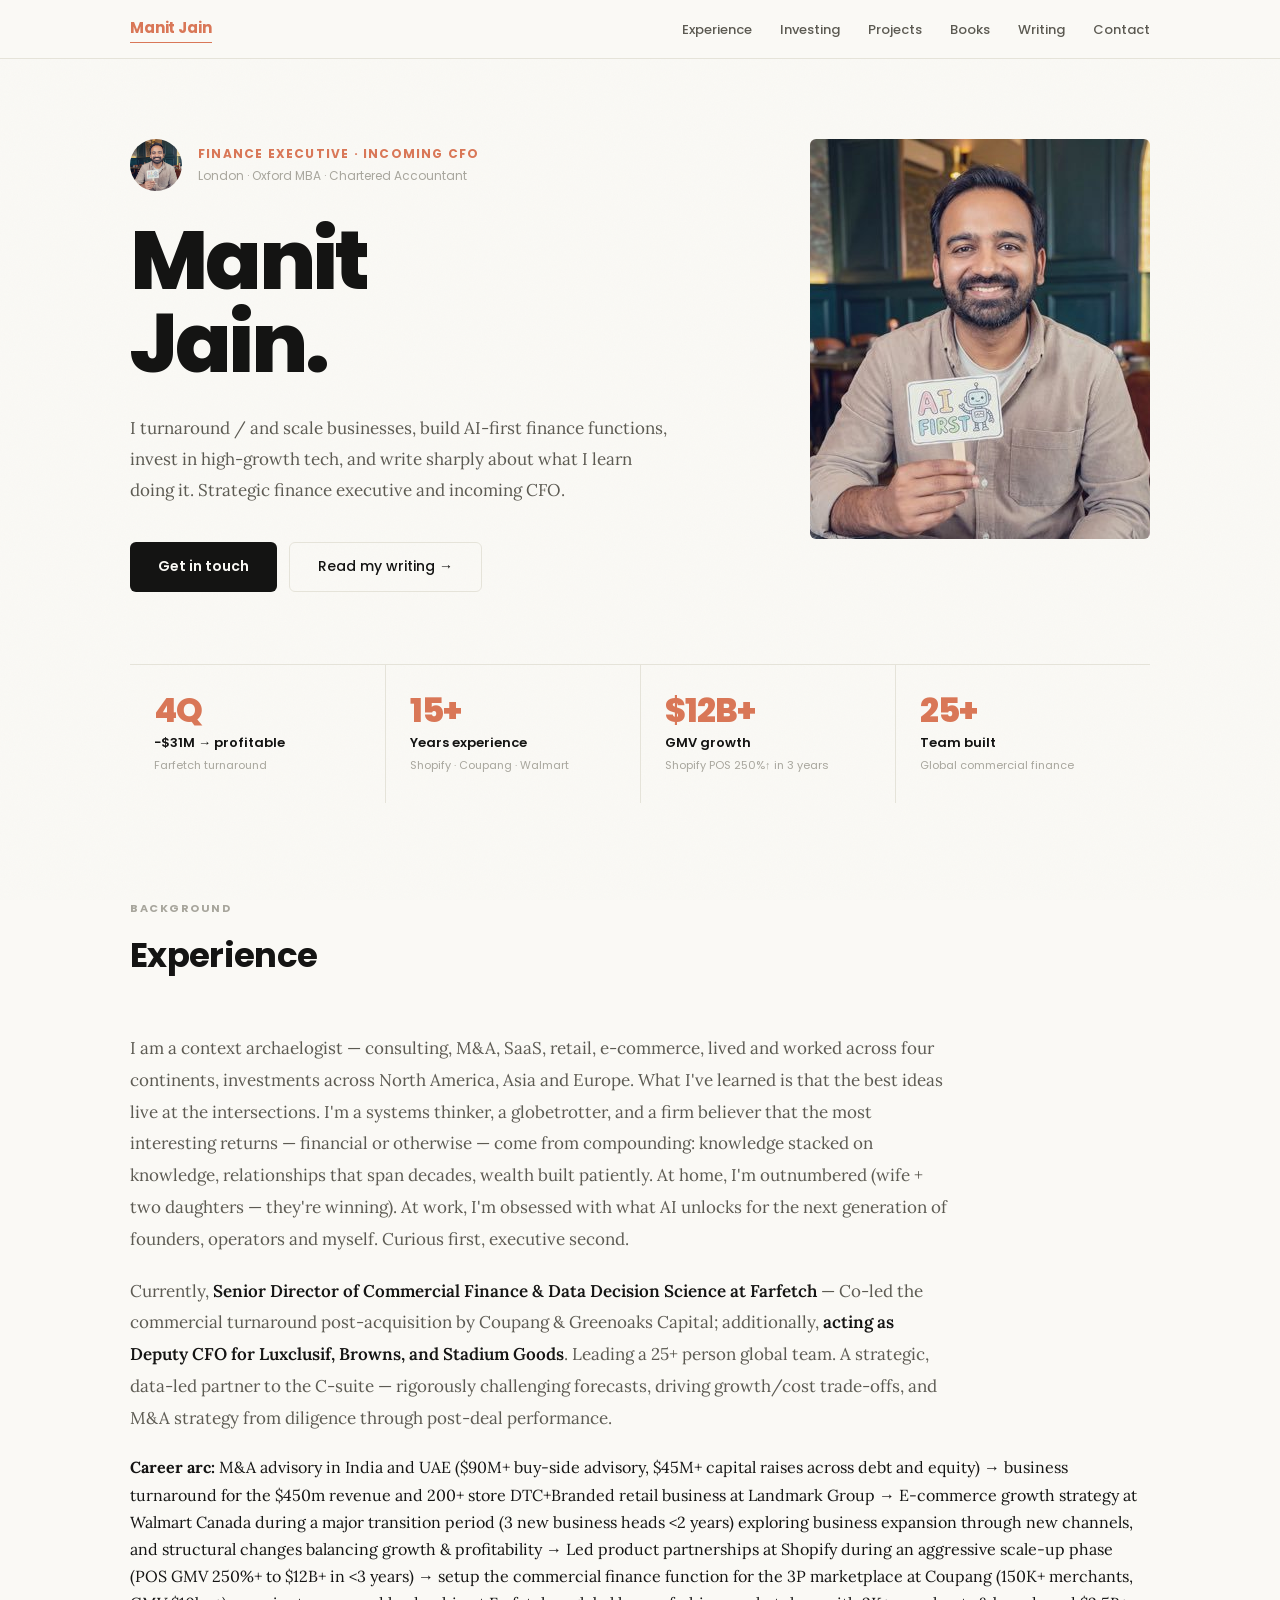
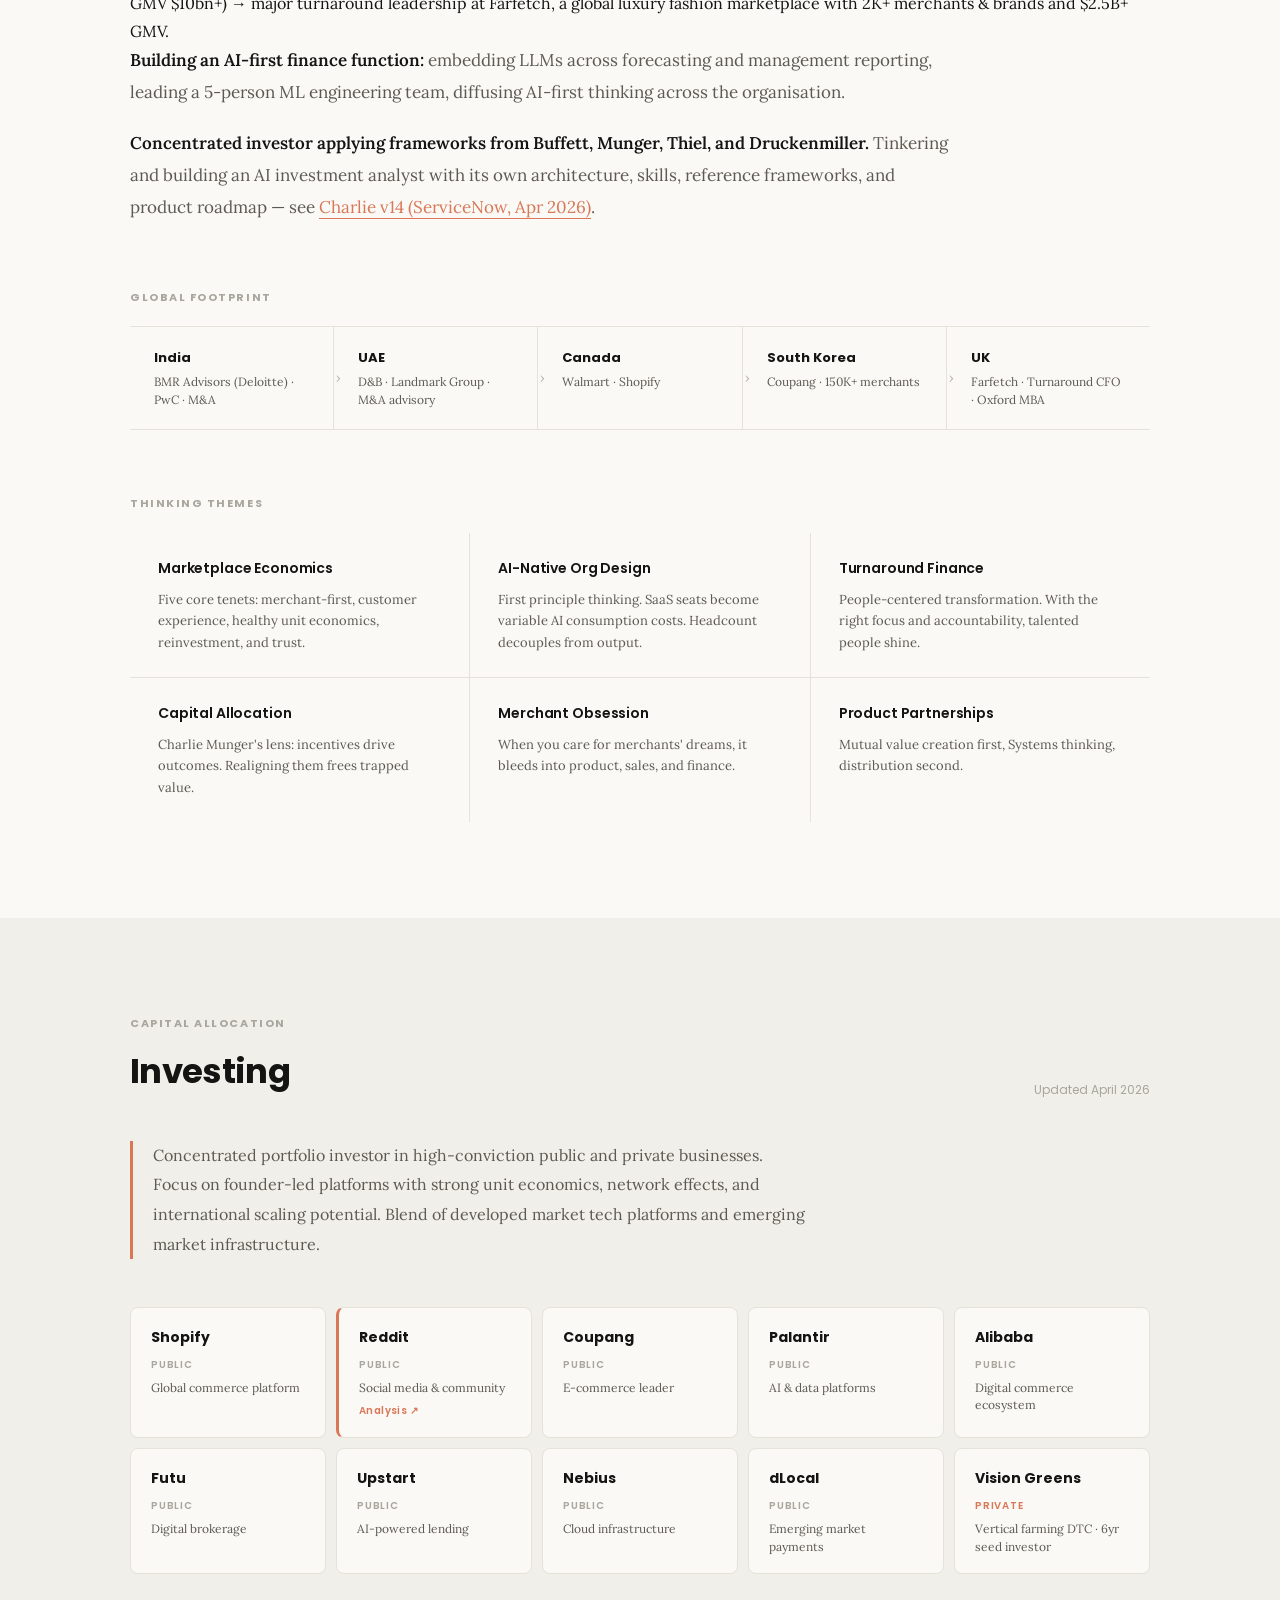
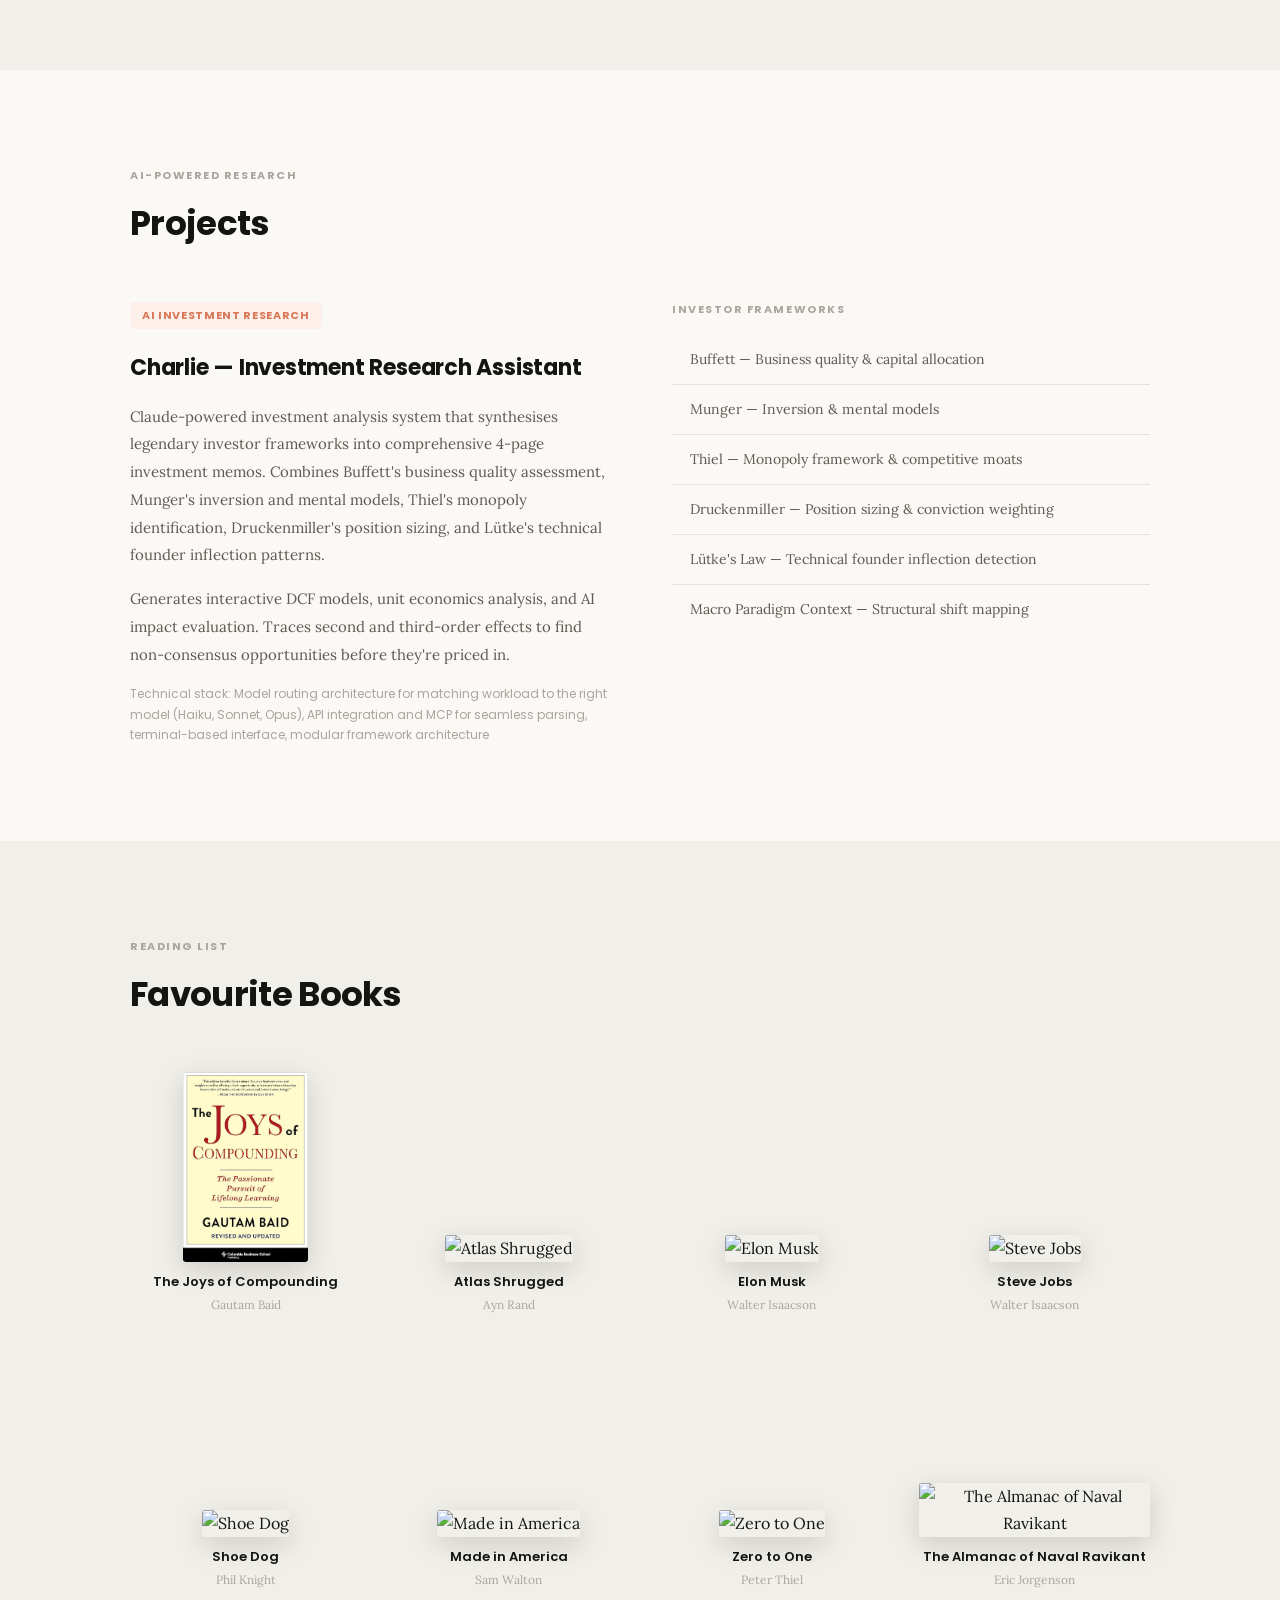
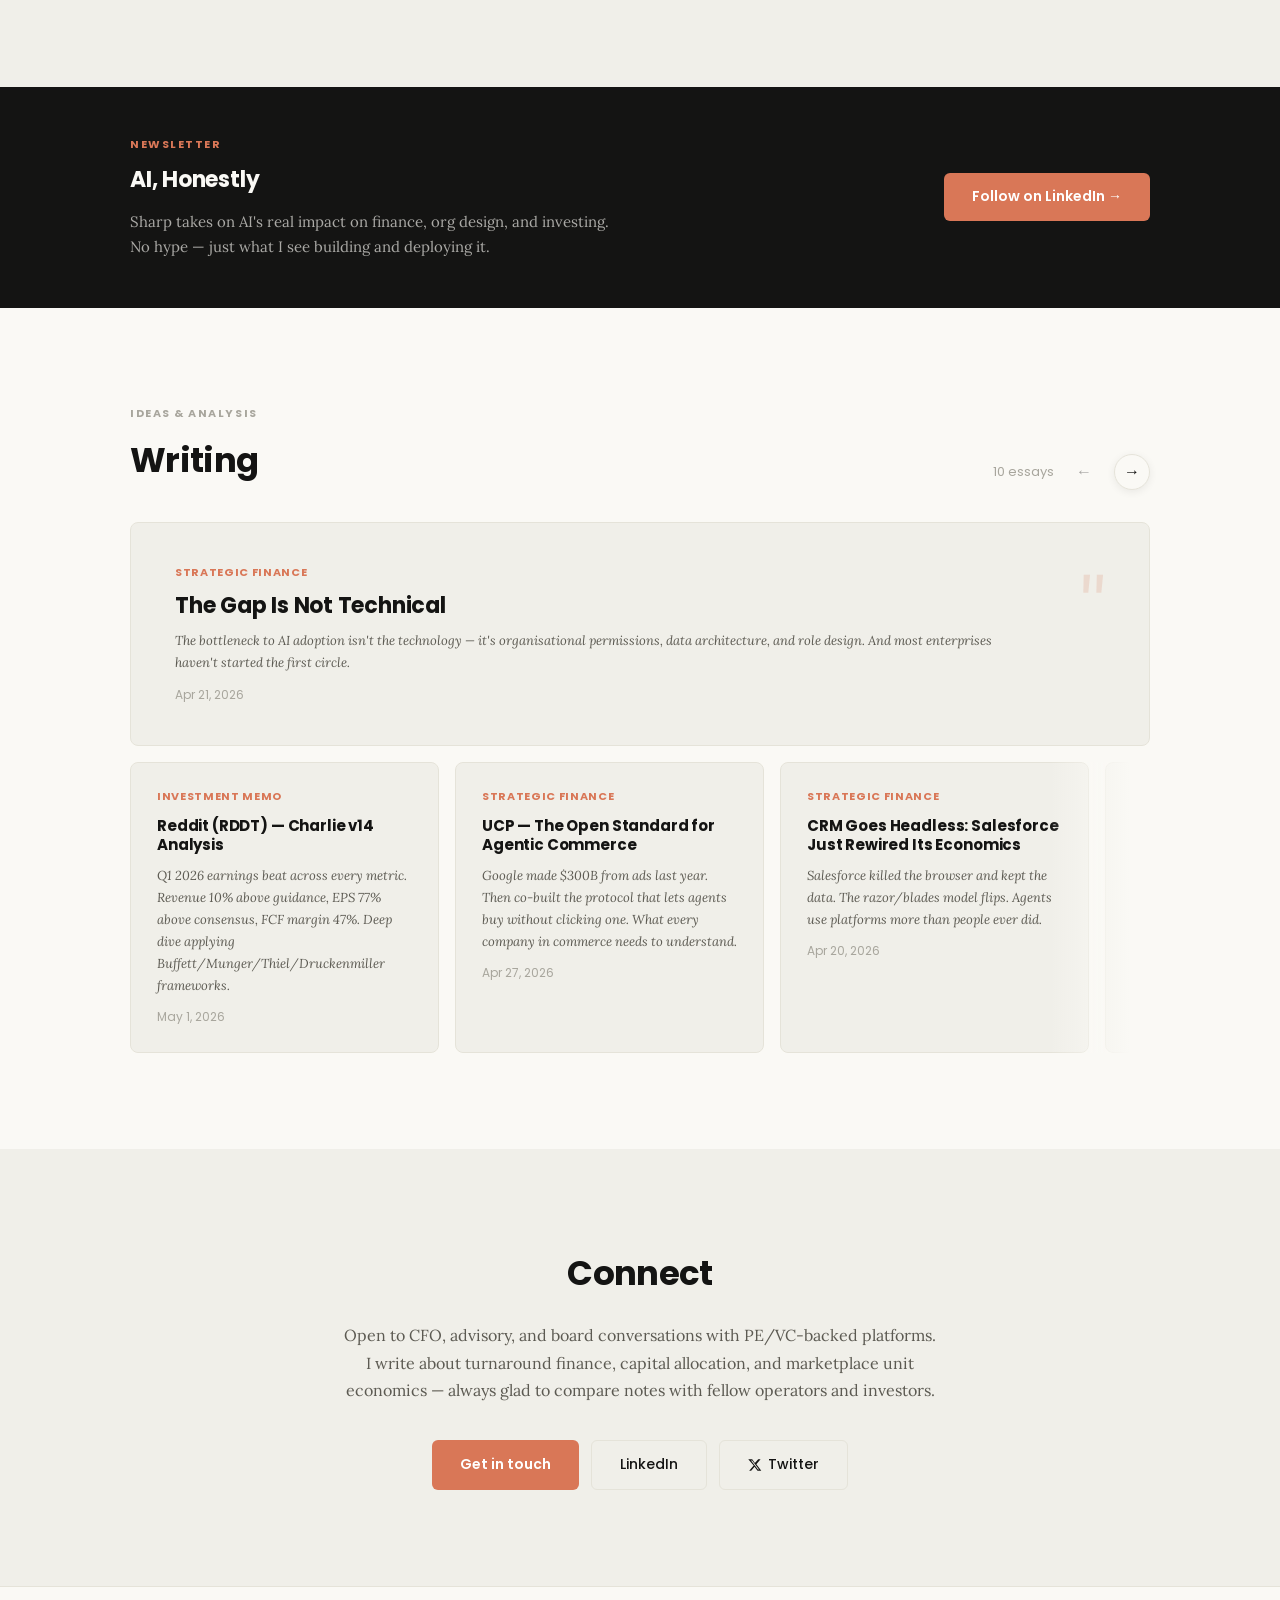
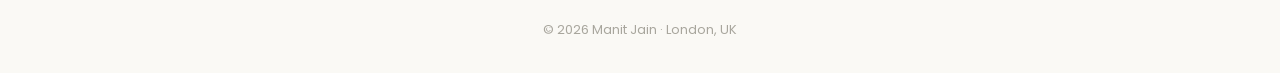
==== commit 109327d8: "Update index.html" ====
--- a/index.html
+++ b/index.html
@@ -103,7 +103,9 @@
 
       <div class="reveal" style="margin-bottom:64px;">
         <p class="experience-body">
-          Currently, <strong>Senior Director of Commercial Finance & Data Decision Science at Farfetch</strong> — Co-led the commercial turnaround
+          I am a context archaelogist — consulting, M&A, SaaS, retail, e-commerce, lived and worked across four continents, investments across North America, Asia and Europe. What I've learned is that the best ideas live at the intersections. I'm a systems thinker, a globetrotter, and a firm believer that the most interesting returns — financial or otherwise — come from compounding: knowledge stacked on knowledge, relationships that span decades, wealth built patiently. At home, I'm outnumbered (wife + two daughters — they're winning). At work, I'm obsessed with what AI unlocks for the next generation of founders, operators and myself. Curious first, executive second. 
+        </p>
+        <p class="experience-body">Currently, <strong>Senior Director of Commercial Finance & Data Decision Science at Farfetch</strong> — Co-led the commercial turnaround
           post-acquisition by Coupang & Greenoaks Capital; additionally, <strong>acting as Deputy CFO for Luxclusif, Browns, and Stadium Goods</strong>.
           Leading a 25+ person global team. A strategic, data-led partner to the C-suite — rigorously challenging forecasts, driving growth/cost trade-offs, and
           M&amp;A strategy from diligence through post-deal performance.
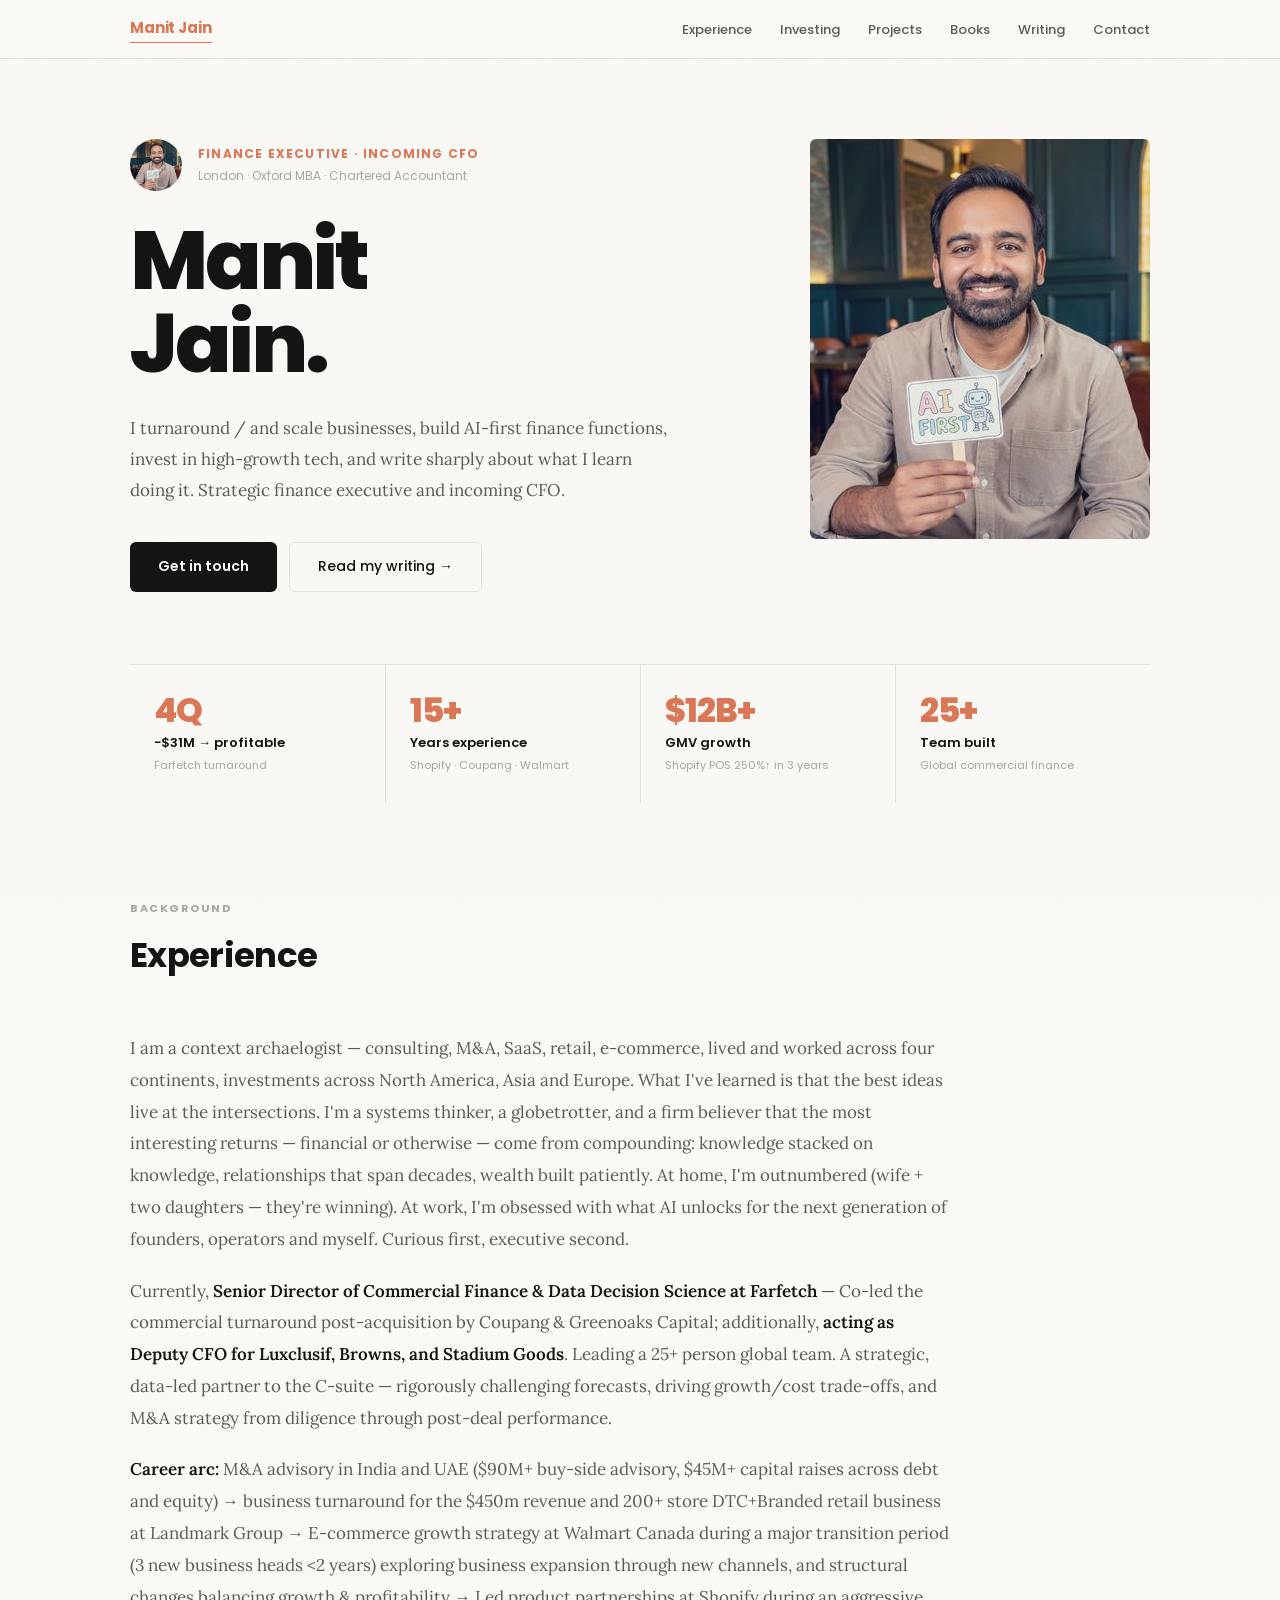
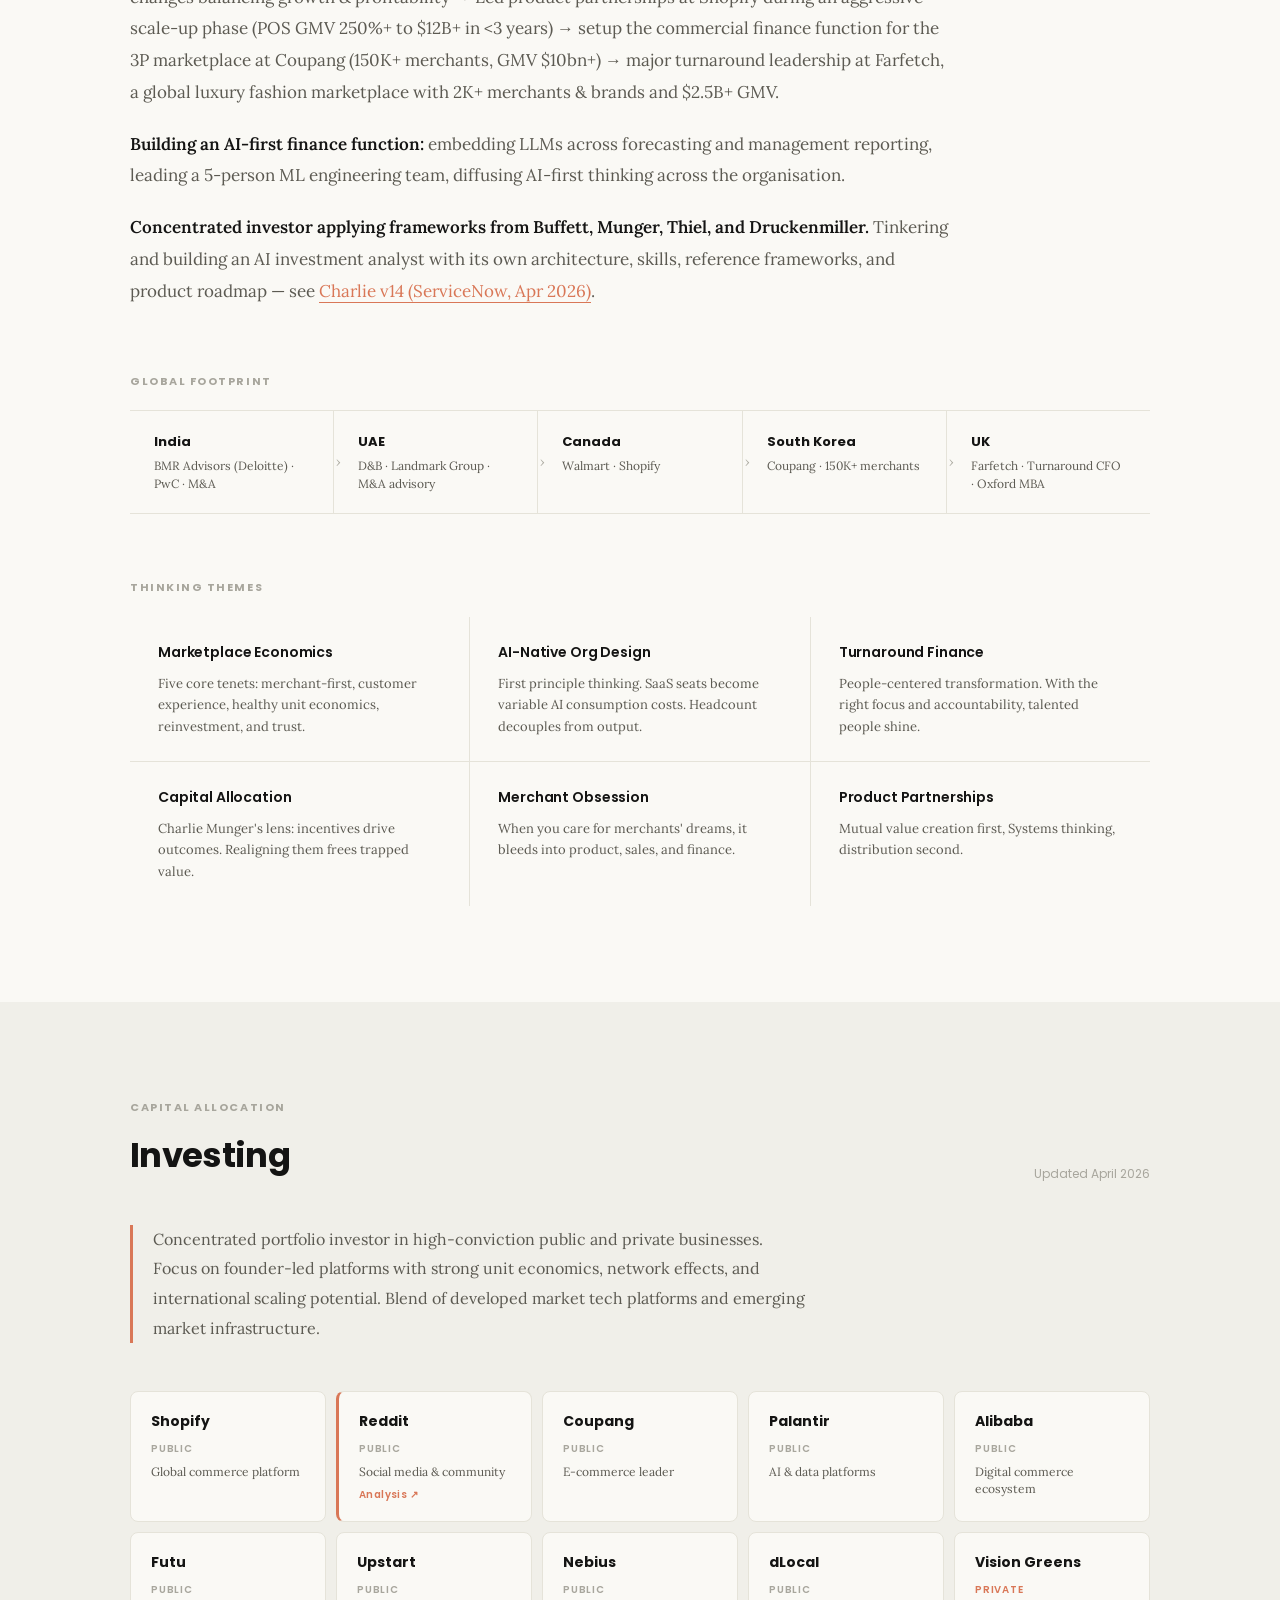
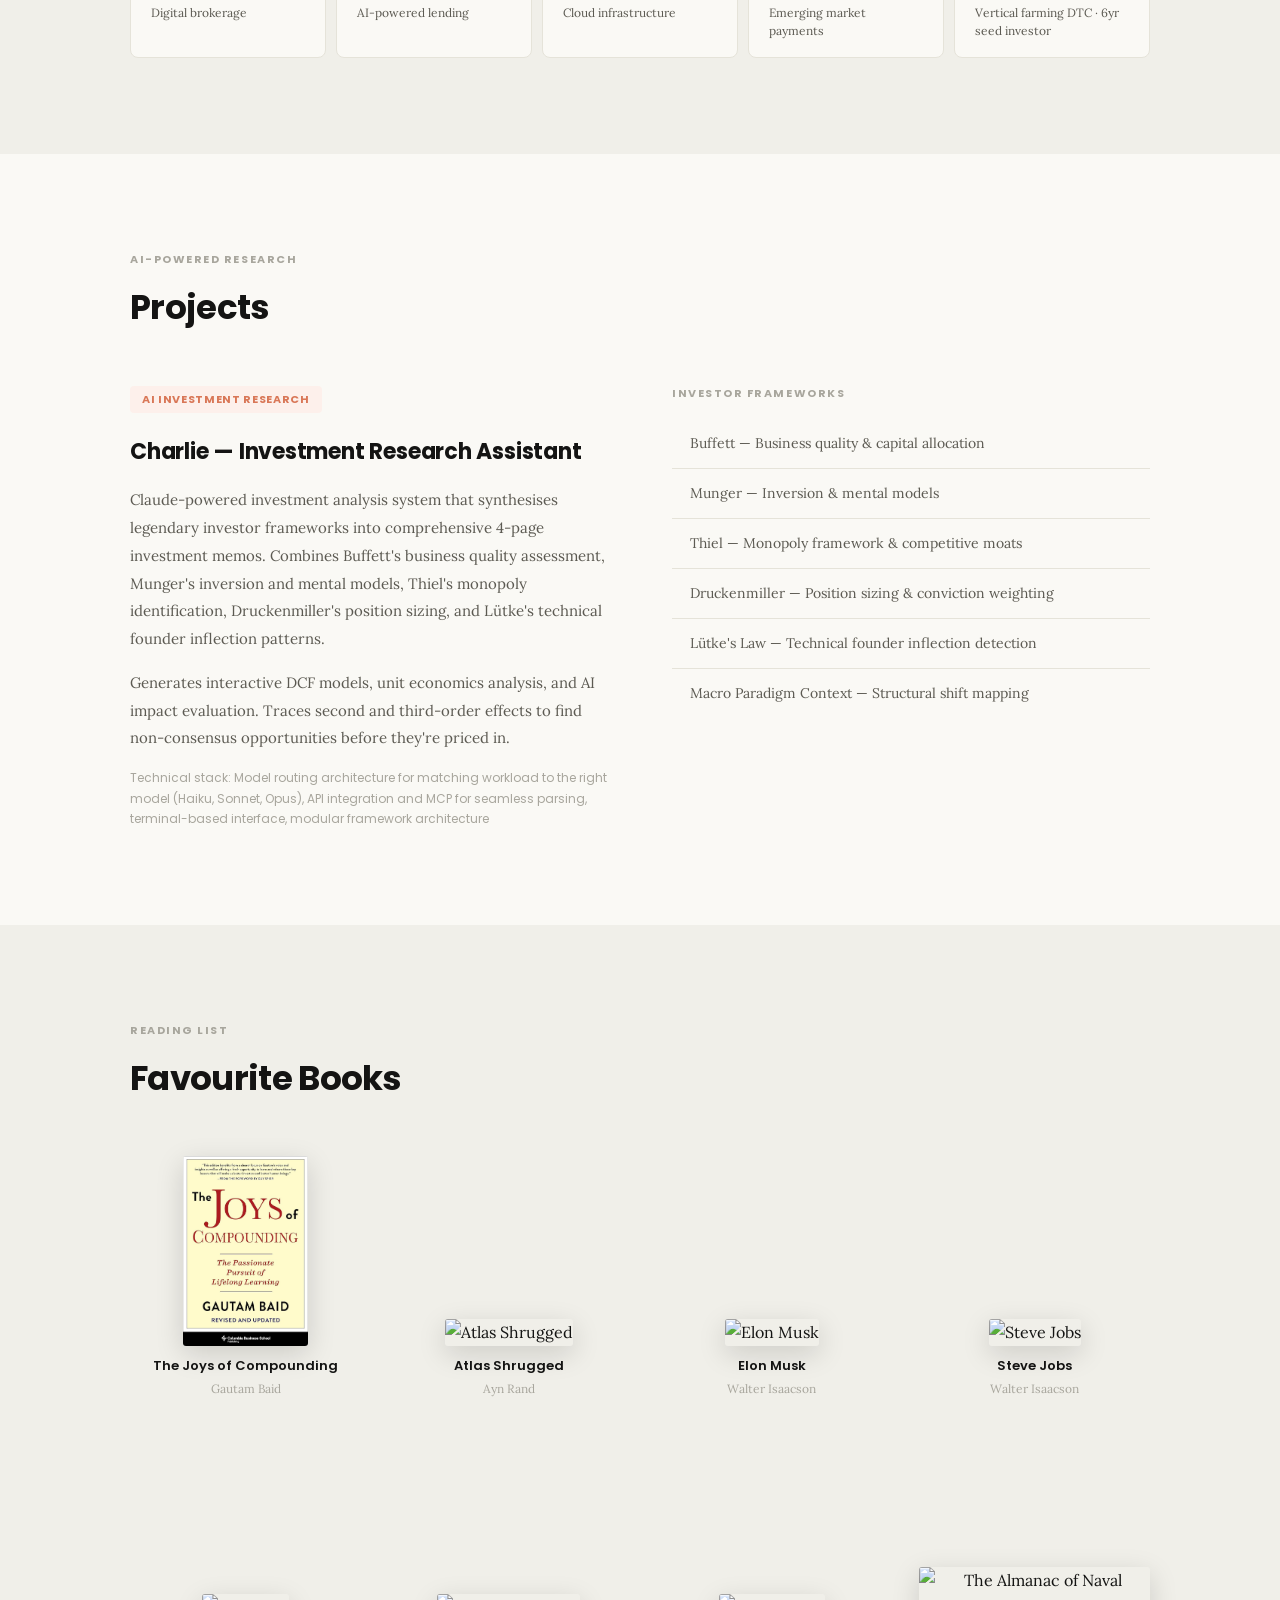
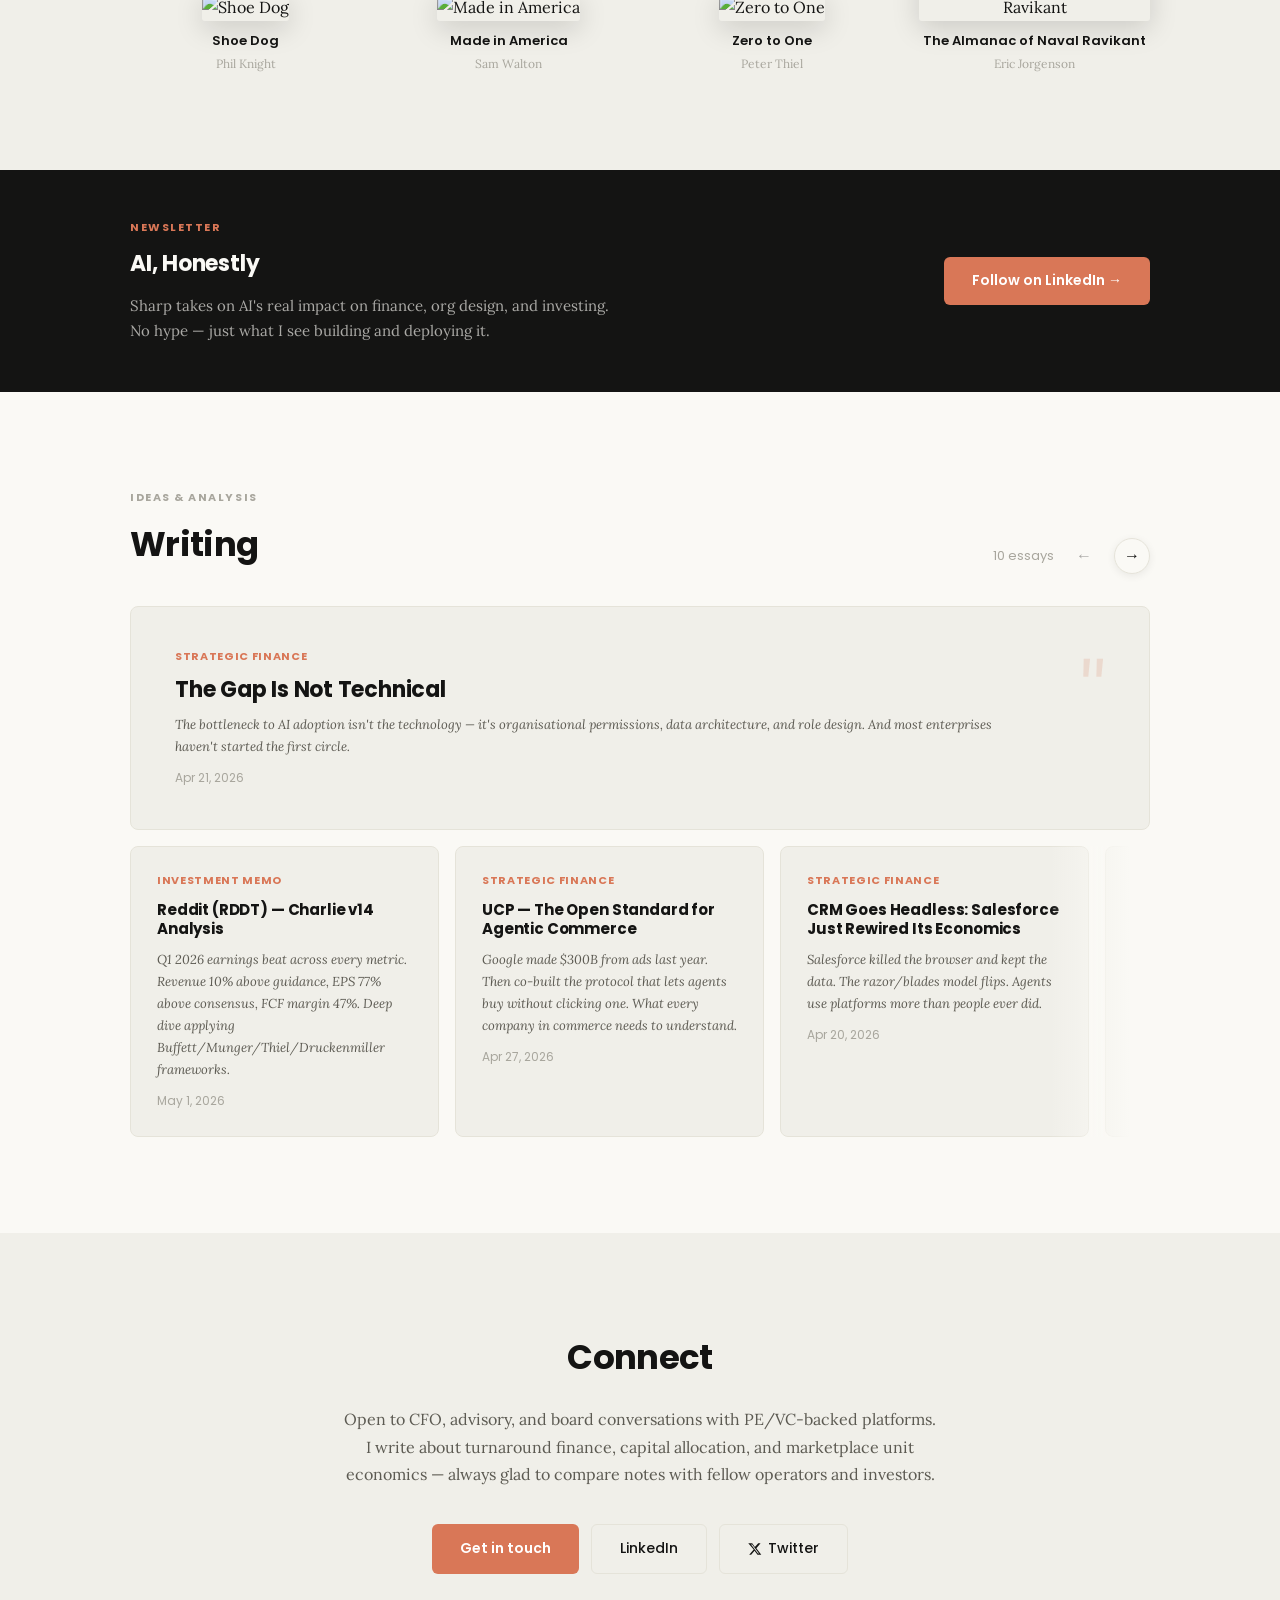
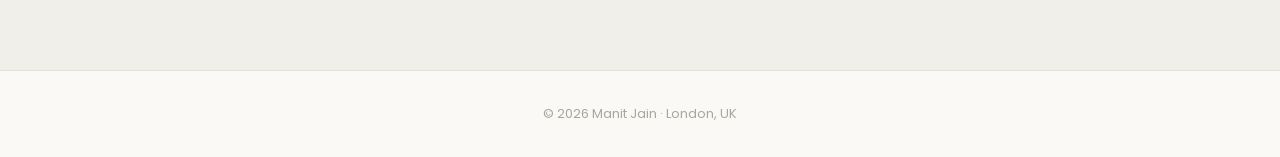
==== commit e6f1ca61: "Update index.html" ====
--- a/index.html
+++ b/index.html
@@ -105,13 +105,14 @@
         <p class="experience-body">
           I am a context archaelogist — consulting, M&A, SaaS, retail, e-commerce, lived and worked across four continents, investments across North America, Asia and Europe. What I've learned is that the best ideas live at the intersections. I'm a systems thinker, a globetrotter, and a firm believer that the most interesting returns — financial or otherwise — come from compounding: knowledge stacked on knowledge, relationships that span decades, wealth built patiently. At home, I'm outnumbered (wife + two daughters — they're winning). At work, I'm obsessed with what AI unlocks for the next generation of founders, operators and myself. Curious first, executive second. 
         </p>
-        <p class="experience-body">Currently, <strong>Senior Director of Commercial Finance & Data Decision Science at Farfetch</strong> — Co-led the commercial turnaround
+        <p class="experience-body">
+          Currently, <strong>Senior Director of Commercial Finance & Data Decision Science at Farfetch</strong> — Co-led the commercial turnaround
           post-acquisition by Coupang & Greenoaks Capital; additionally, <strong>acting as Deputy CFO for Luxclusif, Browns, and Stadium Goods</strong>.
           Leading a 25+ person global team. A strategic, data-led partner to the C-suite — rigorously challenging forecasts, driving growth/cost trade-offs, and
           M&amp;A strategy from diligence through post-deal performance.
         </p>
         <p class="experience-body">
-        </p><strong>Career arc:</strong> M&amp;A advisory in India and UAE ($90M+ buy-side advisory, $45M+ capital raises across debt and equity)
+          <strong>Career arc:</strong> M&amp;A advisory in India and UAE ($90M+ buy-side advisory, $45M+ capital raises across debt and equity)
           → business turnaround for the $450m revenue and 200+ store DTC+Branded retail business at Landmark Group → E-commerce growth strategy at Walmart Canada during a major transition period (3 new business heads <2 years) exploring business expansion through new channels, and structural changes balancing growth & profitability  → Led product partnerships
           at Shopify during an aggressive scale-up phase (POS GMV 250%+ to $12B+ in <3 years) → setup the commercial finance function for the 3P marketplace at Coupang (150K+ merchants, GMV $10bn+)
           → major turnaround leadership at Farfetch, a global luxury fashion marketplace with 2K+ merchants & brands and $2.5B+ GMV.
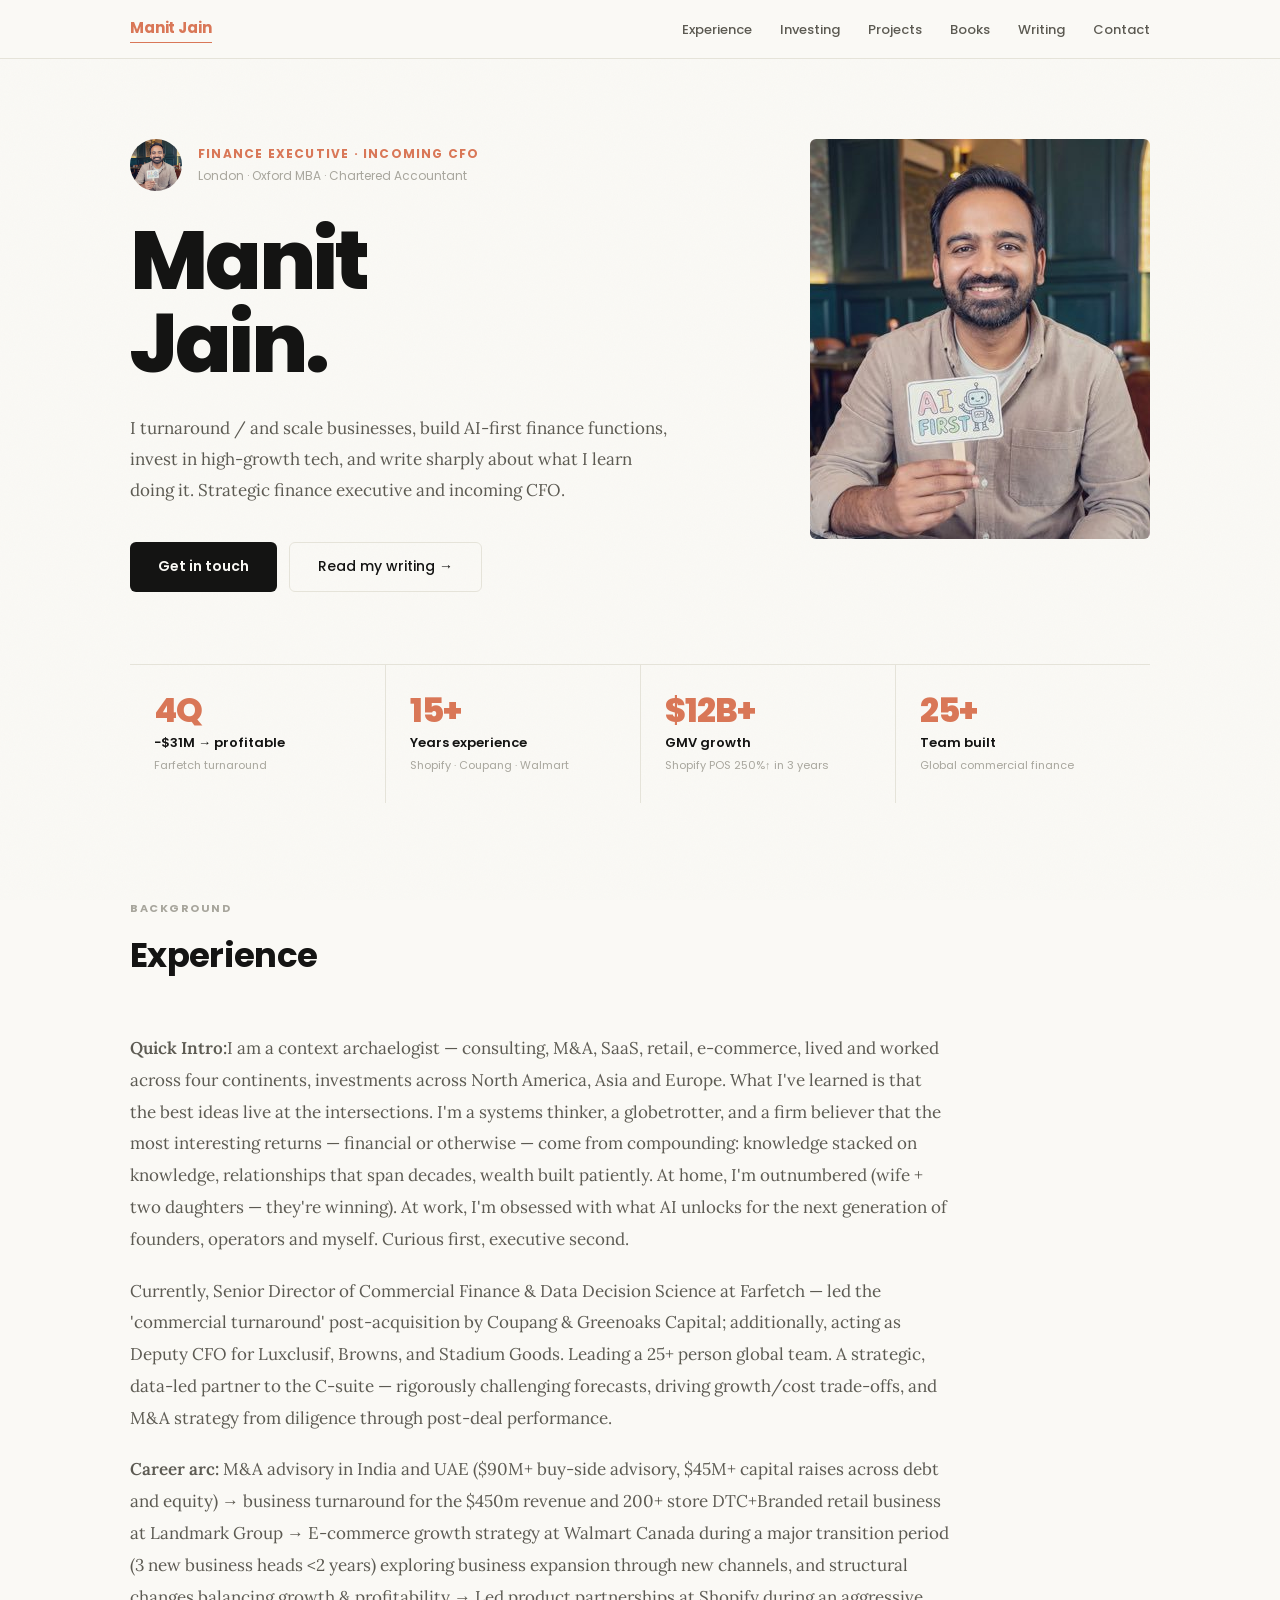
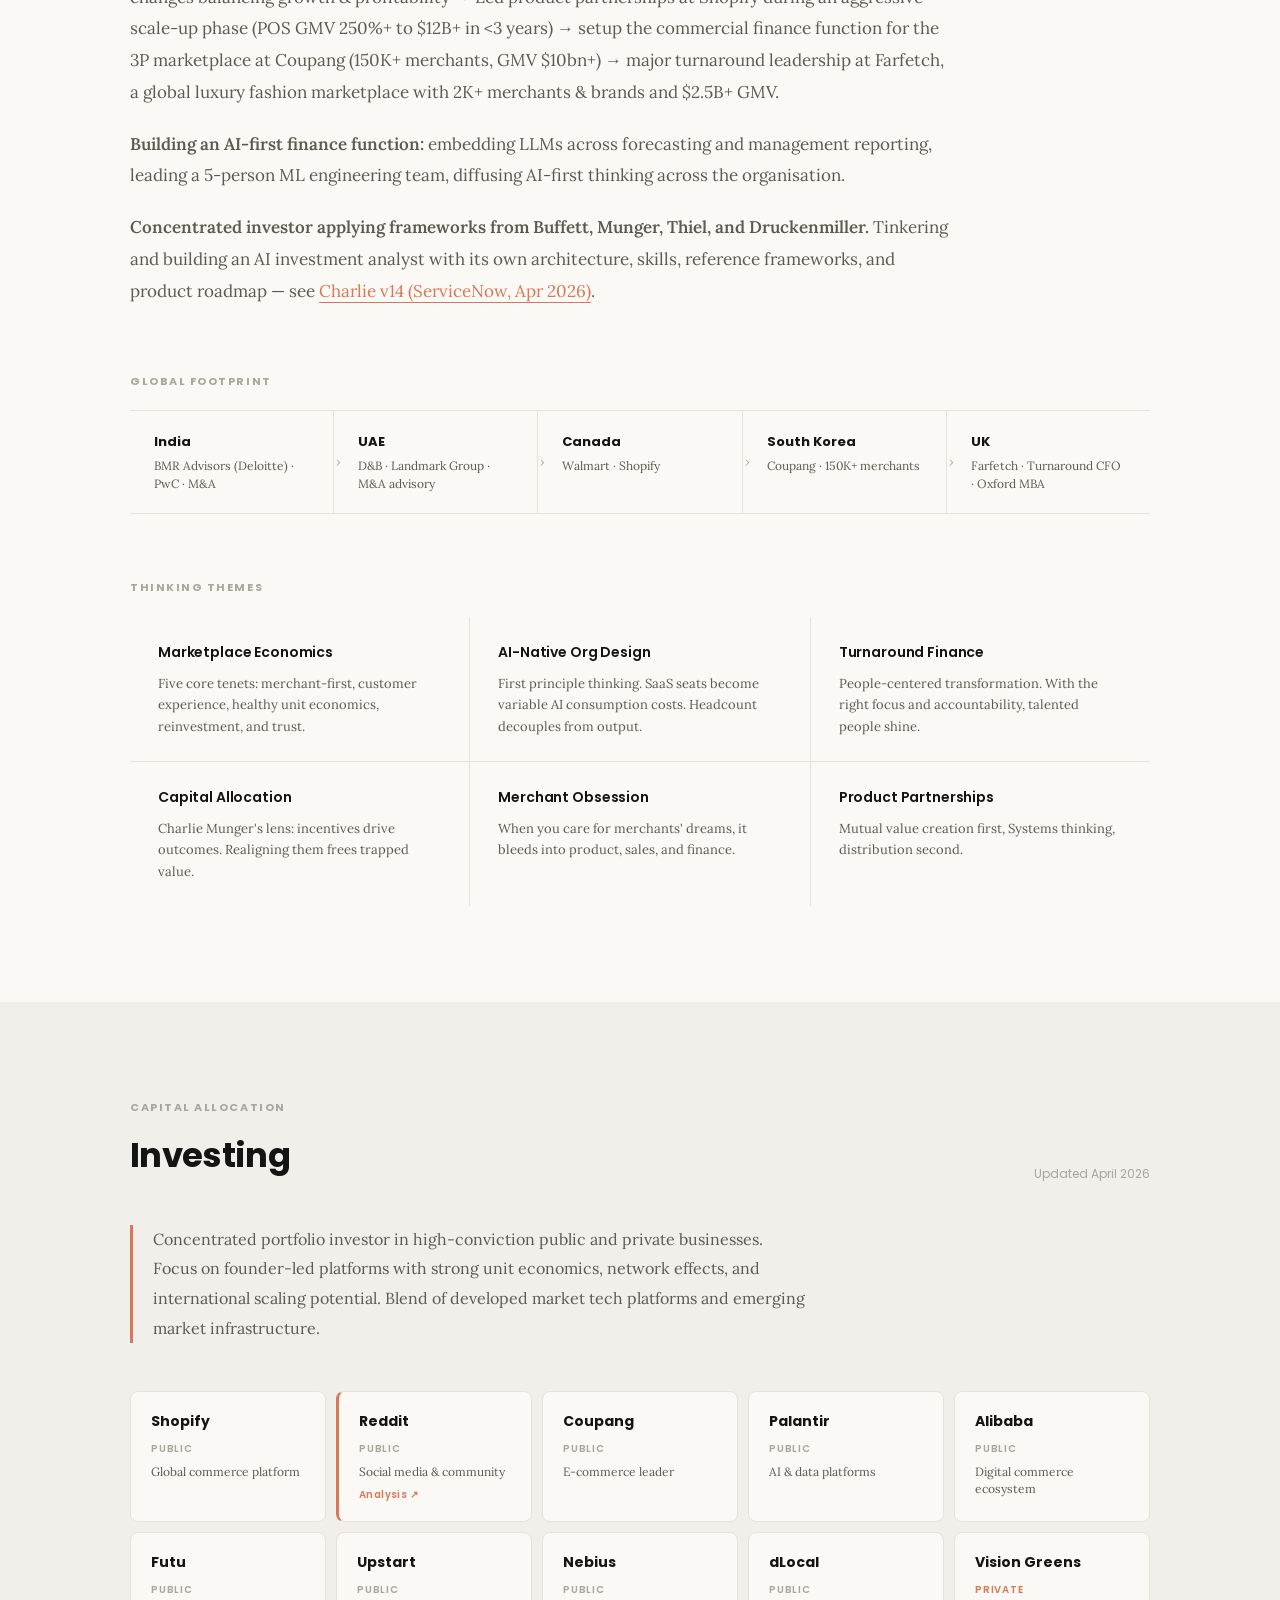
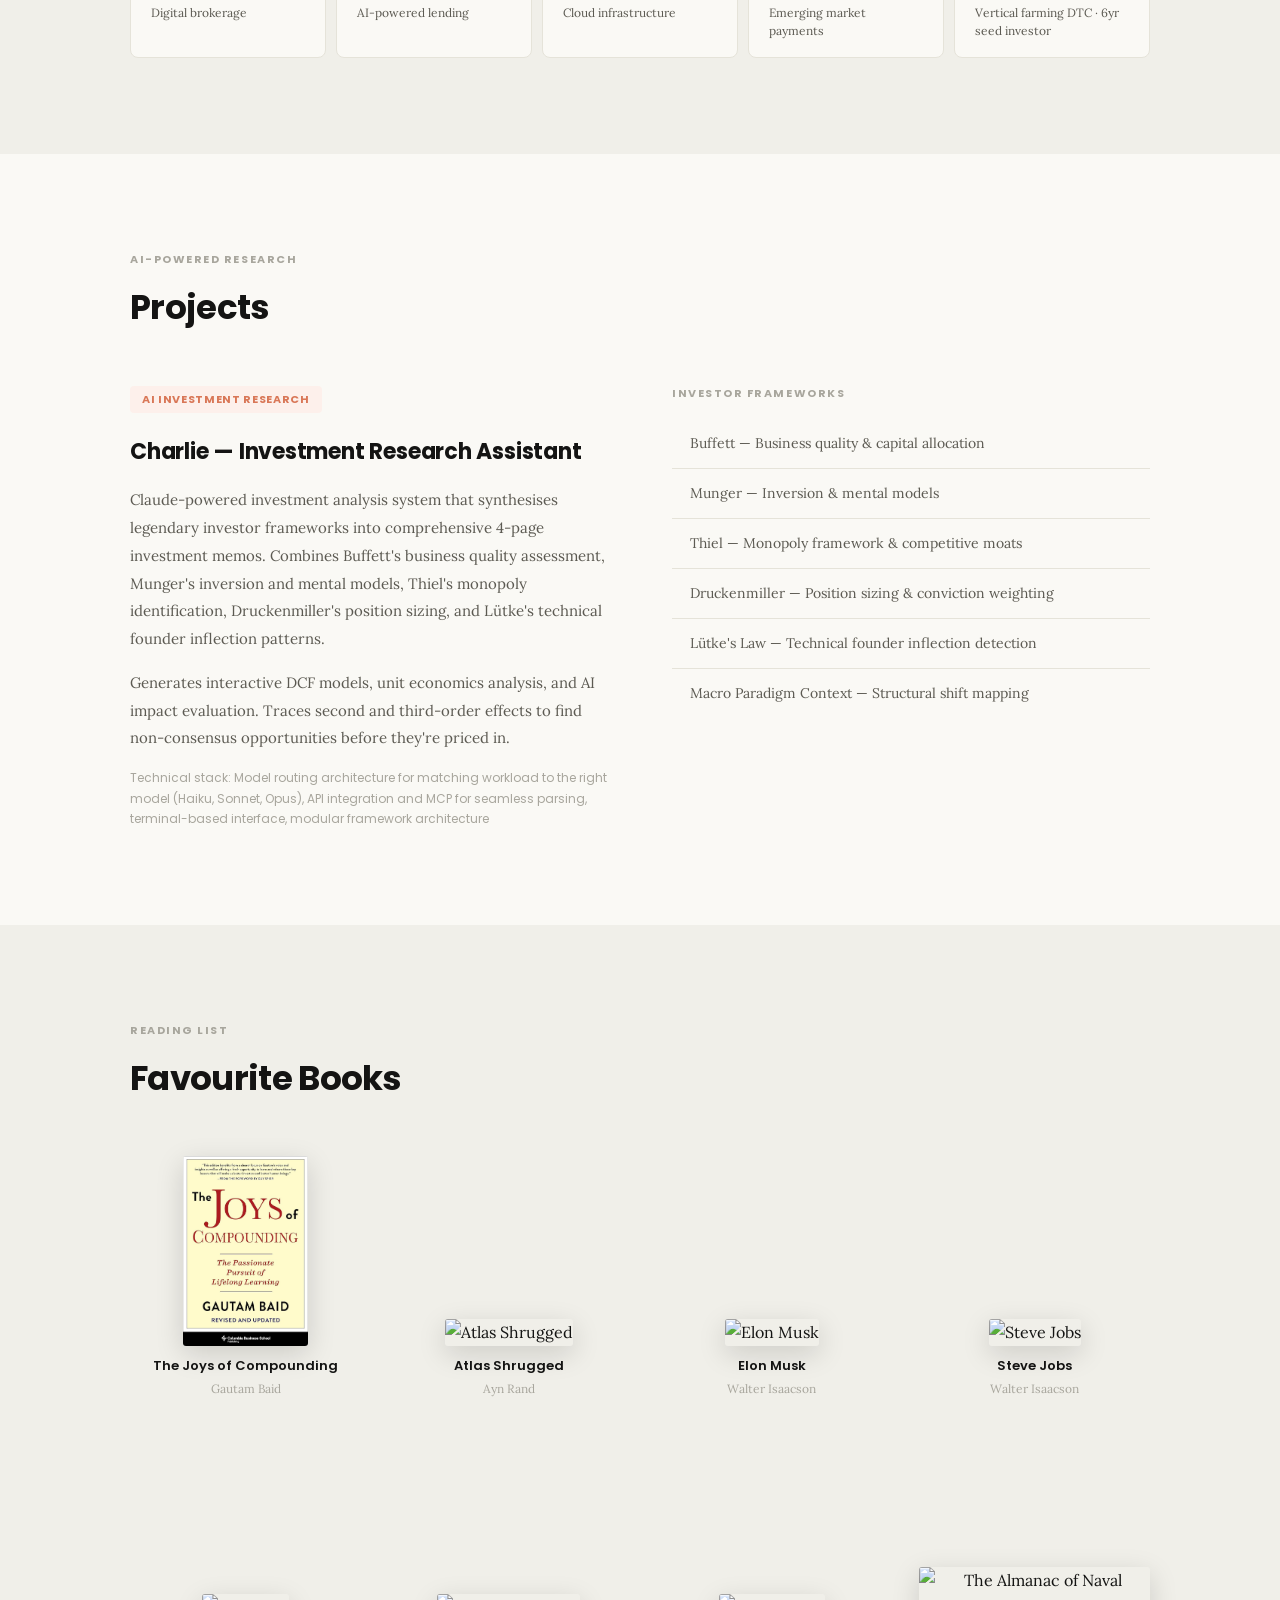
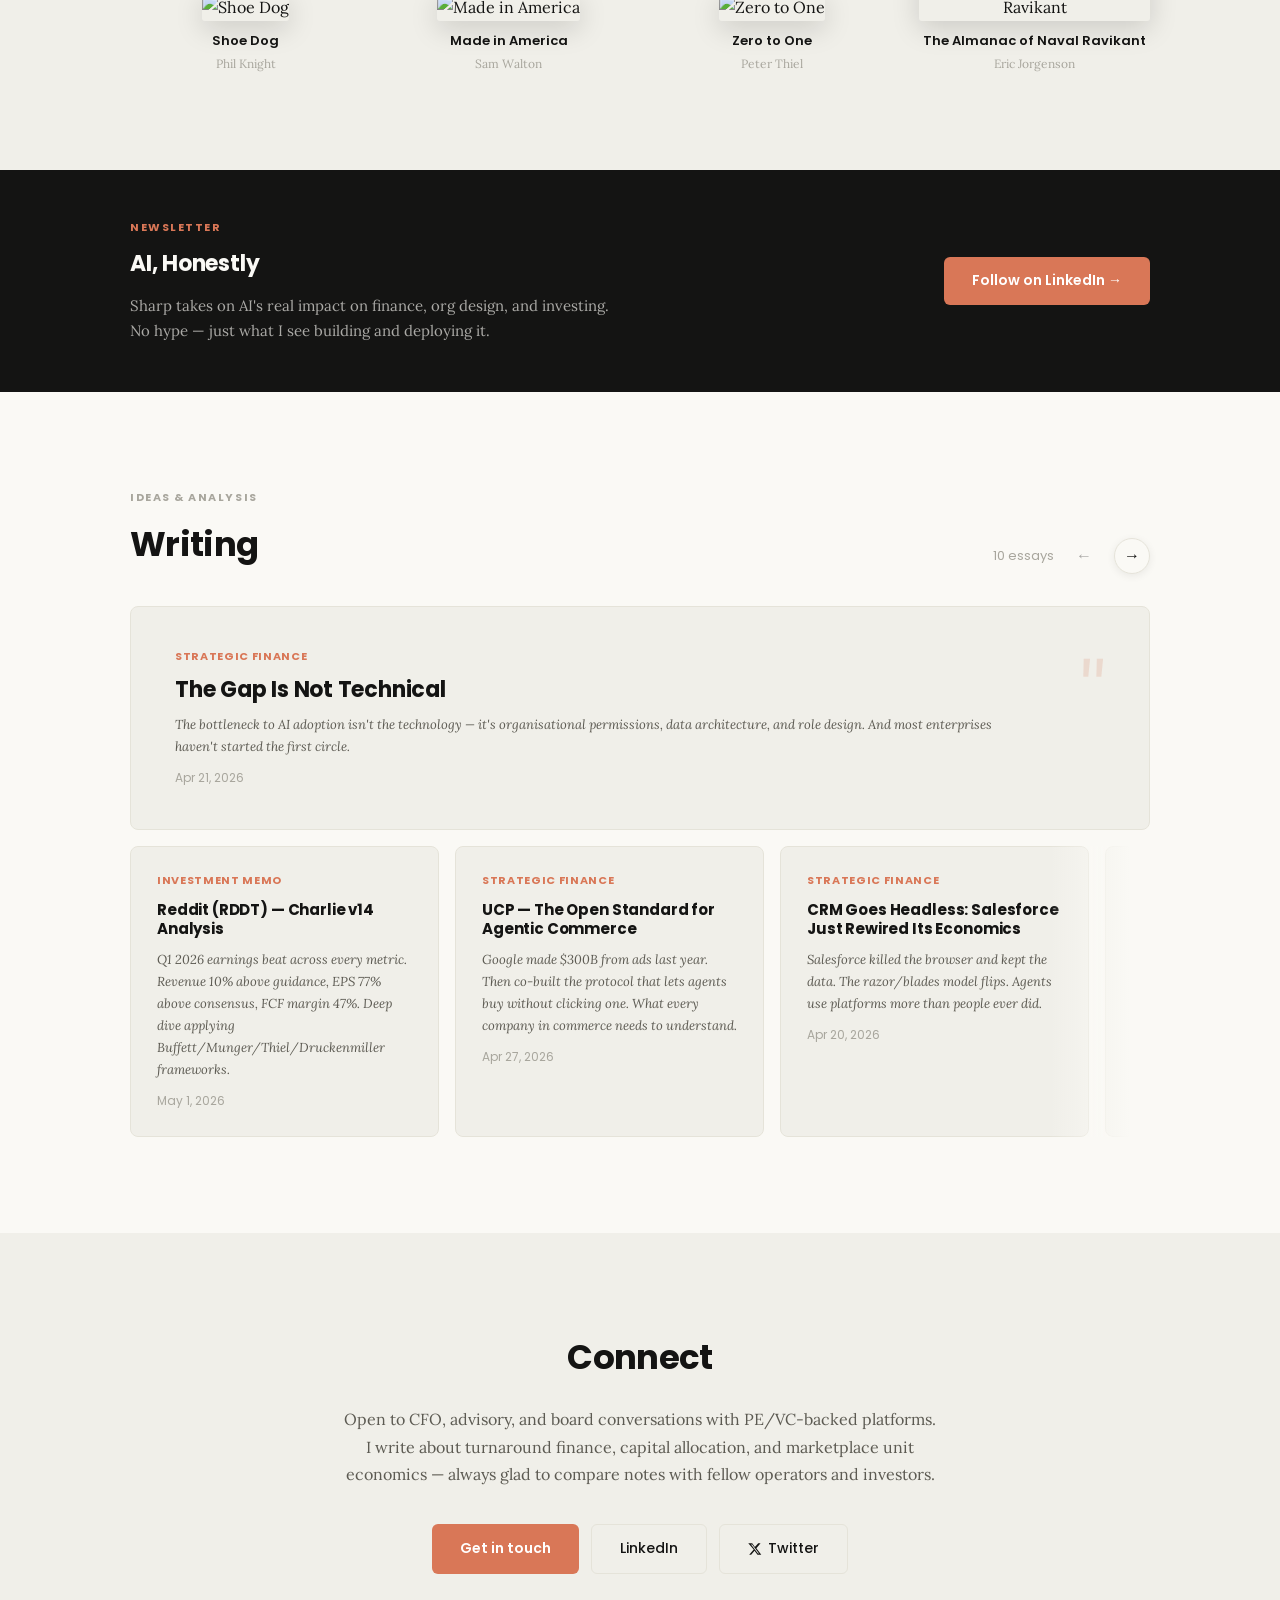
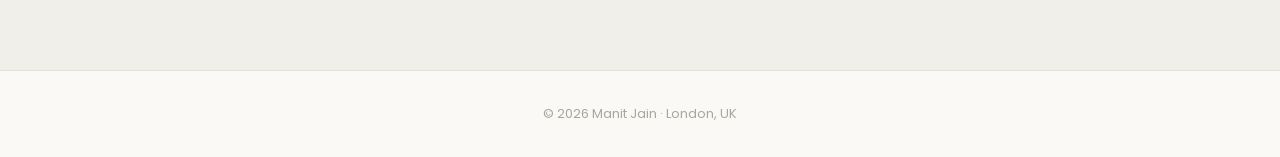
==== commit 46ec1d18: "Update index.html" ====
--- a/index.html
+++ b/index.html
@@ -103,11 +103,11 @@
 
       <div class="reveal" style="margin-bottom:64px;">
         <p class="experience-body">
-          I am a context archaelogist — consulting, M&A, SaaS, retail, e-commerce, lived and worked across four continents, investments across North America, Asia and Europe. What I've learned is that the best ideas live at the intersections. I'm a systems thinker, a globetrotter, and a firm believer that the most interesting returns — financial or otherwise — come from compounding: knowledge stacked on knowledge, relationships that span decades, wealth built patiently. At home, I'm outnumbered (wife + two daughters — they're winning). At work, I'm obsessed with what AI unlocks for the next generation of founders, operators and myself. Curious first, executive second. 
+          <strong>Quick Intro:</strong>I am a context archaelogist — consulting, M&A, SaaS, retail, e-commerce, lived and worked across four continents, investments across North America, Asia and Europe. What I've learned is that the best ideas live at the intersections. I'm a systems thinker, a globetrotter, and a firm believer that the most interesting returns — financial or otherwise — come from compounding: knowledge stacked on knowledge, relationships that span decades, wealth built patiently. At home, I'm outnumbered (wife + two daughters — they're winning). At work, I'm obsessed with what AI unlocks for the next generation of founders, operators and myself. Curious first, executive second. 
         </p>
         <p class="experience-body">
-          Currently, <strong>Senior Director of Commercial Finance & Data Decision Science at Farfetch</strong> — Co-led the commercial turnaround
-          post-acquisition by Coupang & Greenoaks Capital; additionally, <strong>acting as Deputy CFO for Luxclusif, Browns, and Stadium Goods</strong>.
+          Currently, Senior Director of Commercial Finance & Data Decision Science at Farfetch — led the 'commercial turnaround'
+          post-acquisition by Coupang & Greenoaks Capital; additionally, acting as Deputy CFO for Luxclusif, Browns, and Stadium Goods.
           Leading a 25+ person global team. A strategic, data-led partner to the C-suite — rigorously challenging forecasts, driving growth/cost trade-offs, and
           M&amp;A strategy from diligence through post-deal performance.
         </p>
--- a/css/style.css
+++ b/css/style.css
@@ -265,7 +265,7 @@
   margin-bottom: 20px;
 }
 
-.experience-body strong { color: var(--text); font-weight: 600; }
+.experience-body strong { color: inherit; font-weight: 600; }
 
 .experience-body a {
   color: var(--accent);
